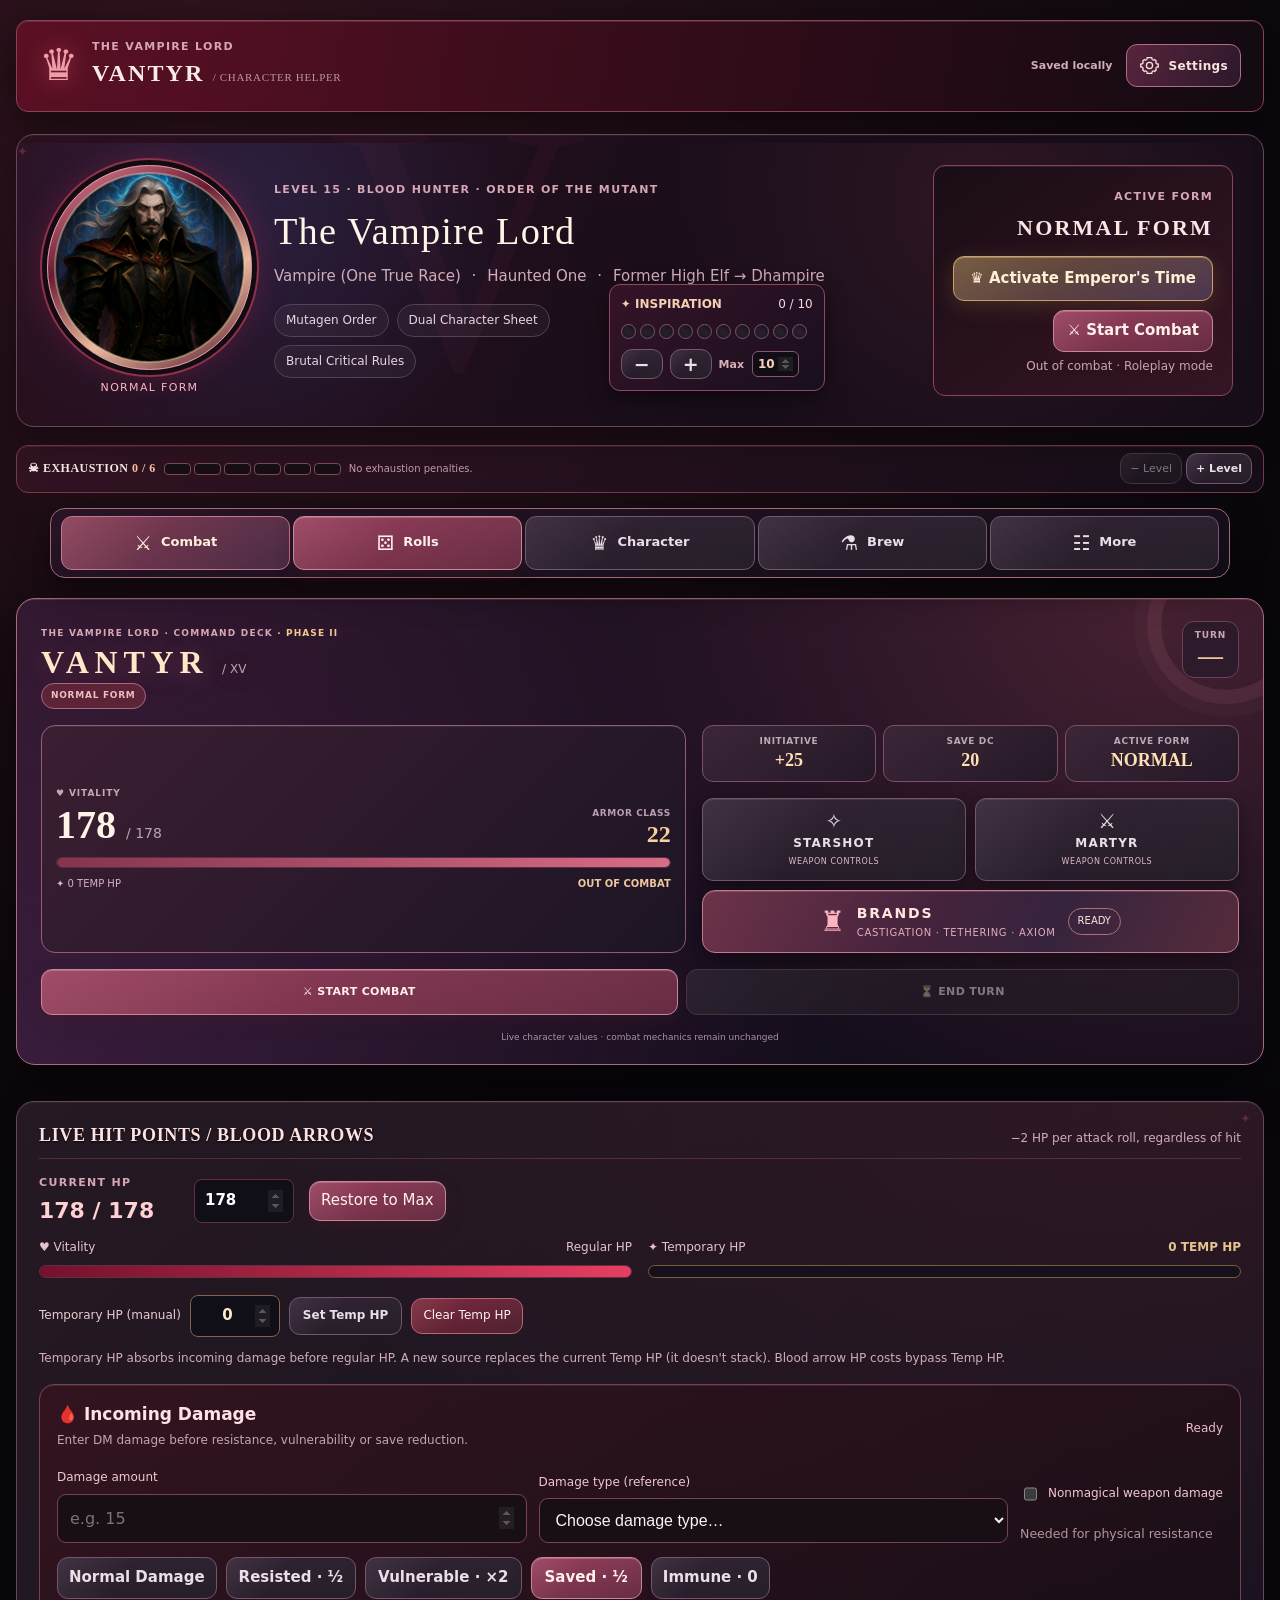
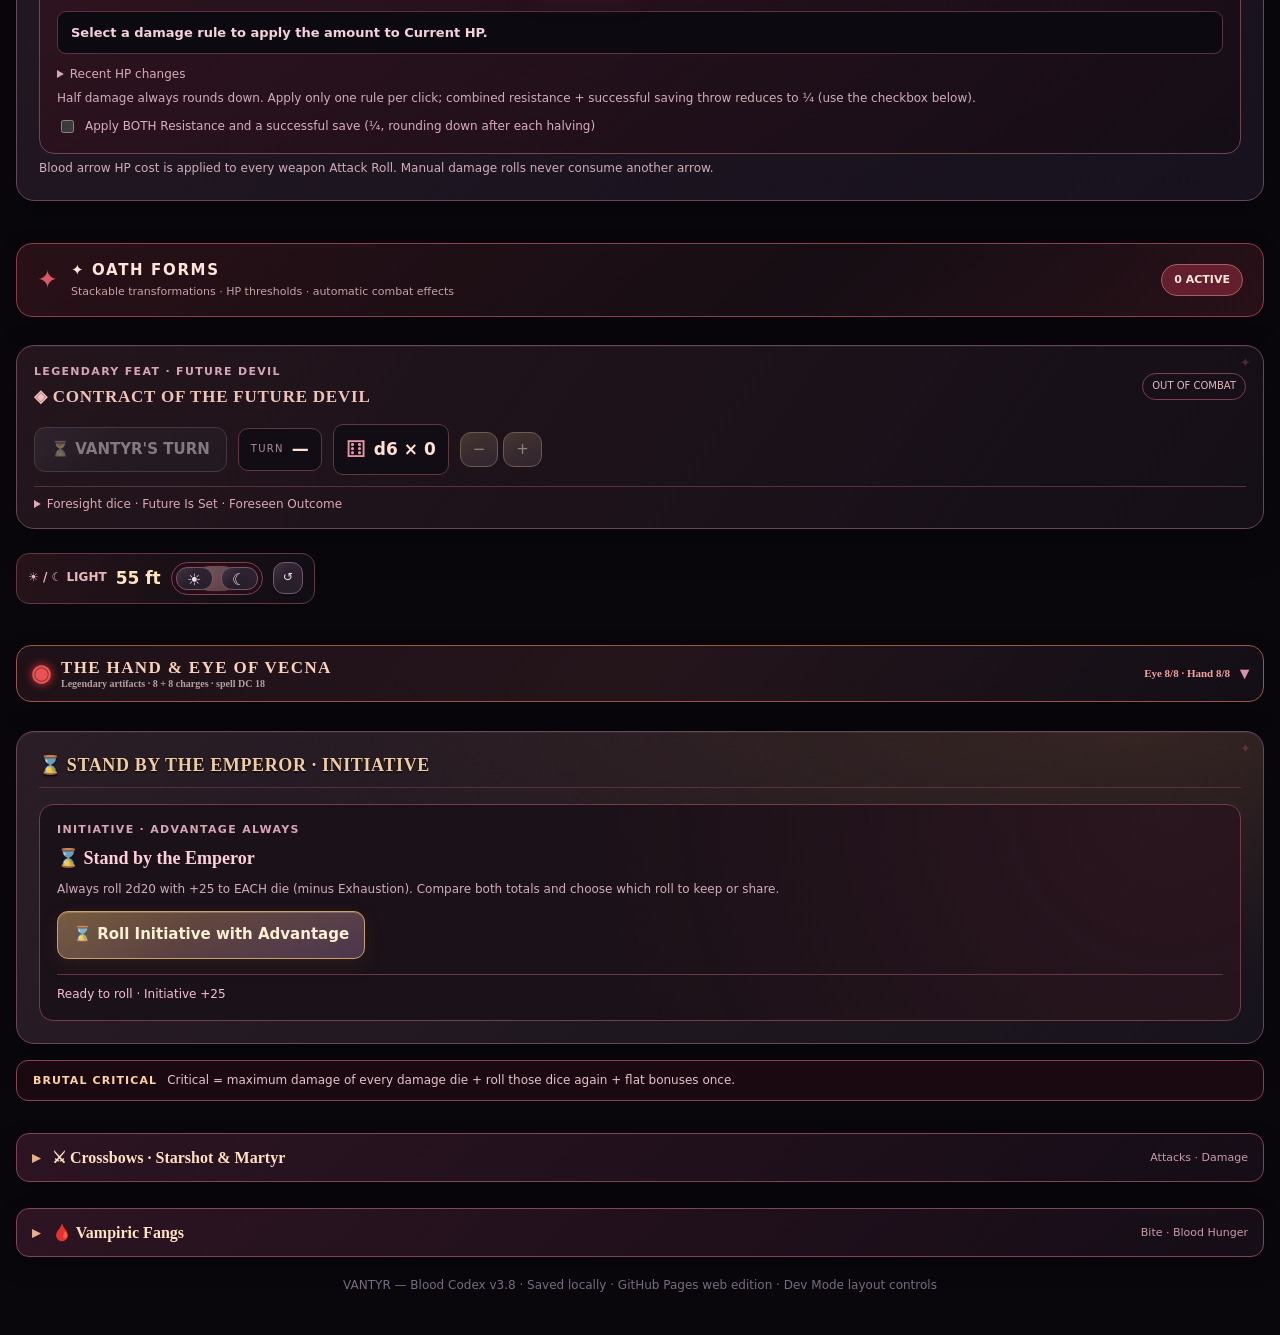
==== index.html @ f4141421 "Replace unavailable email OTP UI with in-app sign-in link paste" ====
<!DOCTYPE html>

<html lang="el">
<head>
<meta charset="utf-8"/><meta content="width=device-width,initial-scale=1" name="viewport"/>
<meta content="#120e17" name="theme-color"/><title>Vantyr | Character Helper</title>
<link href="style.css" rel="stylesheet"/><script defer="" src="ascendants.js"></script><script defer="" src="app.js"></script><script defer="" src="curses.js"></script>
<script defer="" src="layout.js"></script><script defer="" src="spells.js"></script><script defer="" src="racial.js"></script><script defer="" src="vecna.js"></script><script defer="" src="future.js"></script><meta content="yes" name="apple-mobile-web-app-capable"/><meta content="yes" name="mobile-web-app-capable"/><meta content="black-translucent" name="apple-mobile-web-app-status-bar-style"/><link href="manifest.webmanifest" rel="manifest"/><link href="mobile.css" rel="stylesheet"/><script defer="" src="mobile.js"></script><link href="concoction.css" rel="stylesheet"/><script defer="" src="concoction-data.js"></script><script defer="" src="concoction.js"></script><link href="observer-ui.css?v=5.5" rel="stylesheet"/><script defer src="observer-config.js"></script><script defer src="observer-sync.js?v=5.5"></script><link href="initiative-share.css" rel="stylesheet"/><script defer src="initiative-share.js"></script><link href="settings.css" rel="stylesheet"/><script defer src="settings.js"></script><link rel="stylesheet" href="phase1.css"/><link rel="stylesheet" href="phase2.css?v=4.1"/><script defer src="phase1.js?v=4.1"></script><link rel="stylesheet" href="phase3.css?v=5.0"/><script defer src="phase3.js?v=5.0"></script><link rel="stylesheet" href="signatures.css?v=5.1"/><script defer src="signatures.js?v=5.1"></script><link rel="stylesheet" href="brands.css?v=5.3"/><link rel="stylesheet" href="rite-confirm.css?v=5.4"/><script defer src="brands.js?v=5.3"></script></head>
<body><div class="app-shell" id="app">
<header class="topbar"><div class="brand"><span class="crest">♛</span><div><div class="eyebrow">THE VAMPIRE LORD</div><h1>VANTYR <span class="muted">/ CHARACTER HELPER</span></h1></div></div><div class="top-actions"><span class="small-label" id="saveStatus">Saved locally</span>
<details class="codex-settings" id="codexSettings">
<summary class="codex-settings-toggle" aria-label="Open settings" title="Settings"><svg xmlns="http://www.w3.org/2000/svg" viewBox="0 0 24 24" aria-hidden="true"><path d="M12 15.5a3.5 3.5 0 1 0 0-7 3.5 3.5 0 0 0 0 7Z"/><path d="M19.4 15a1.65 1.65 0 0 0 .33 1.82l.06.06-1.91 1.91-.06-.06A1.65 1.65 0 0 0 16 18.4a1.65 1.65 0 0 0-1 .74 1.65 1.65 0 0 0-.25 1.25V21H9.25v-.61A1.65 1.65 0 0 0 8 18.4a1.65 1.65 0 0 0-1.82.33l-.06.06-1.91-1.91.06-.06A1.65 1.65 0 0 0 4.6 15a1.65 1.65 0 0 0-.74-1 1.65 1.65 0 0 0-1.25-.25H2v-3.5h.61A1.65 1.65 0 0 0 4.6 9a1.65 1.65 0 0 0-.33-1.82l-.06-.06 1.91-1.91.06.06A1.65 1.65 0 0 0 8 5.6a1.65 1.65 0 0 0 1-.74 1.65 1.65 0 0 0 .25-1.25V3h5.5v.61A1.65 1.65 0 0 0 16 5.6a1.65 1.65 0 0 0 1.82-.33l.06-.06 1.91 1.91-.06.06A1.65 1.65 0 0 0 19.4 9a1.65 1.65 0 0 0 .74 1 1.65 1.65 0 0 0 1.25.25H22v3.5h-.61A1.65 1.65 0 0 0 19.4 15Z"/></svg><span>Settings</span></summary>
<div class="codex-settings-menu" role="group" aria-label="Character app settings">
<div class="codex-settings-heading">VANTYR · SETTINGS</div>
<button type="button" id="observerSettingsBtn" class="codex-settings-action">◉ <span>DM Sync</span></button>
<button type="button" aria-pressed="false" class="developer-toggle codex-settings-action" id="developerModeBtn" title="Enable grid editing and drag cards into position">⚒ <span>Dev Mode</span></button>
<div class="codex-settings-divider"></div>
<button type="button" id="resetBtn" class="codex-settings-action codex-settings-danger">↺ <span>Reset Values</span></button>
</div></details></div></header><section class="hero panel">
<div class="hero-identity">
<div class="portrait-medallion-wrap">
<div class="portrait-medallion" id="portraitMedallion">
<img alt="Portrait of Vantyr" src="assets/vantyr-portrait.jpg"/>
<span aria-hidden="true" class="eye-glow eye-left"></span>
<span aria-hidden="true" class="eye-glow eye-right"></span>
<span aria-hidden="true" class="portrait-halo"></span>
<span aria-hidden="true" class="portrait-chain chain-left"></span>
<span aria-hidden="true" class="portrait-chain chain-right"></span>
</div>
<div class="portrait-caption" id="portraitState">Normal Form</div>
</div>
<div class="hero-copy">
<div class="eyebrow">LEVEL 15 · BLOOD HUNTER · ORDER OF THE MUTANT</div>
<h2 id="formTitle">The Vampire Lord</h2>
<p>Vampire (One True Race) <span class="sep">·</span> Haunted One <span class="sep">·</span> Former High Elf → Dhampire</p>
<div class="hero-tags"><span>Mutagen Order</span><span>Dual Character Sheet</span><span>Brutal Critical Rules</span></div><section class="cc-inspiration" aria-label="Inspiration tracker">
 <div class="cc-insp-head"><strong>✦ INSPIRATION</strong><span id="ccInspTotal">0 / 10</span></div>
 <div class="cc-insp-bar" id="ccInspPips" aria-label="Inspiration charges"></div>
 <div class="cc-insp-actions"><button id="ccInspMinus" type="button" aria-label="Remove inspiration">−</button><button id="ccInspPlus" type="button" aria-label="Add inspiration">+</button><label>Max <input id="ccInspMax" type="number" min="1" max="30" value="10" aria-label="Maximum inspiration"/></label></div>
</section>
</div>
</div>
<div class="mode-box">
<span class="eyebrow">ACTIVE FORM</span>
<div class="mode-name" id="modeLabel">NORMAL FORM</div>
<button aria-pressed="false" class="primary-btn" id="modeBtn">♛ Activate Emperor's Time</button>
<div class="combat-actions"><button class="gold-btn" id="combatBtn">⚔ Start Combat</button></div>
<div class="hint" id="combatStatus">Out of combat · Roleplay mode</div>
</div>
</section><section aria-label="Campaign exhaustion tracker" class="exhaustion-panel cc-mini-exhaustion" id="exhaustionPanel">
<div class="exhaustion-left"><div class="eyebrow">HOMEBREW · INDEPENDENT STATUS</div><h3>☠ EXHAUSTION <span id="exhaustionLevel">0 / 6</span></h3><div class="exhaustion-pips" id="exhaustionPips"></div><p class="hint" id="exhaustionEffect">No exhaustion penalties.</p></div>
<div class="exhaustion-buttons"><button aria-label="Remove one exhaustion level" class="ghost-btn" id="exhaustionMinus">− Level</button><button aria-label="Add one exhaustion level" class="gold-btn" id="exhaustionPlus">+ Level</button></div>
</section><nav aria-label="Main navigation" class="chapter-nav tab-nav" role="tablist"><button aria-selected="true" class="tab-btn active" data-tab="combat" role="tab">⚔ Combat</button><button aria-selected="false" class="tab-btn" data-tab="rolls" role="tab">🎲 Rolls</button><button aria-selected="false" class="tab-btn" data-tab="character" role="tab">♛ Character</button><button aria-selected="false" class="tab-btn" data-tab="curses" role="tab">🩸 Curses</button><button aria-selected="false" class="tab-btn" data-tab="spells" role="tab">✦ Spells</button><button aria-selected="false" class="tab-btn" data-tab="concoction" role="tab">⚗ Brew</button><button aria-selected="false" class="tab-btn" data-tab="inventory" role="tab" aria-label="Vantyr's Inventory">🎒 Inventory</button></nav><nav class="phase1-mobile-nav" id="phase1BottomNav" aria-label="Mobile quick navigation">
  <button class="p1-tab selected" type="button" data-go-tab="combat"><span class="p1-tab-icon">⚔</span><span>Combat</span></button>
  <button class="p1-tab" type="button" data-go-tab="rolls"><span class="p1-tab-icon">⚄</span><span>Rolls</span></button>
  <button class="p1-tab" type="button" data-go-tab="character"><span class="p1-tab-icon">♛</span><span>Character</span></button>
  <button class="p1-tab" type="button" data-go-tab="concoction"><span class="p1-tab-icon">⚗</span><span>Brew</span></button>
  <button class="p1-tab" type="button" id="p1More" aria-expanded="false" aria-controls="p1MoreMenu"><span class="p1-tab-icon">☷</span><span>More</span></button>
  <div class="p1-more-menu" id="p1MoreMenu" hidden><button type="button" data-go-tab="curses">🩸 Blood Curses</button><button type="button" data-go-tab="spells">✦ Spells</button><button type="button" data-go-tab="inventory">🎒 Inventory</button></div>
</nav><div class="layout-edit-hint" hidden="" id="layoutEditHint">⠿ Developer Mode ON · Drag card handles to rearrange within each section. Layout saves automatically. Turn off to lock.</div>
<main class="tab-pane" data-layout-zone="combat-sections" data-tab-panel="combat" id="tab-combat" role="tabpanel"><section class="phase1-dashboard" id="phase1Dashboard" aria-label="Combat quick dashboard">
  <div class="p1-hero"><div class="p1-title"><span class="p1-kicker">THE VAMPIRE LORD · COMMAND DECK</span><h2>VANTYR <span class="p1-roman">/ XV</span></h2><span class="p1-form" id="p1Form">NORMAL FORM</span></div><div class="p1-turn"><span>TURN</span><strong id="p1Turn">—</strong></div></div>
  <div class="p1-vitals"><div class="p1-hp-head"><div><span class="p1-caption">♥ VITALITY</span><strong id="p1HpText">178 <small>/ 178</small></strong></div><div class="p1-ac"><span>ARMOR CLASS</span><strong id="p1Ac">22</strong></div></div>
    <div class="p1-track" role="progressbar" id="p1HpTrack" aria-label="Current vitality" aria-valuemin="0" aria-valuemax="178" aria-valuenow="178"><div class="p1-fill" id="p1HpFill"></div></div>
    <div class="p1-vitals-foot"><span id="p1Temp">✦ 0 TEMP HP</span><span id="p1CombatState">OUT OF COMBAT</span></div></div>
  <div class="p1-stats"><div><span>INITIATIVE</span><strong id="p1Initiative">+25</strong></div><div><span>SAVE DC</span><strong id="p1Dc">20</strong></div><div><span>ACTIVE FORM</span><strong id="p1Mode">NORMAL</strong></div></div>
  <div class="p1-actions"><button type="button" id="p1Starshot" class="p1-action"><span class="p1-action-glyph">✧</span><strong>STARSHOT</strong><small>WEAPON CONTROLS</small></button><button type="button" id="p1Martyr" class="p1-action p1-action-alt"><span class="p1-action-glyph">⚔</span><strong>MARTYR</strong><small>WEAPON CONTROLS</small></button></div>
  <div class="p1-controls"><button type="button" id="p1CombatToggle" class="p1-combat-toggle">⚔ START COMBAT</button><button type="button" id="p1NextTurn" class="p1-next-turn" disabled>⏳ END TURN</button></div><div class="p1-hint">Live character values · combat mechanics remain unchanged</div>
</section><section class="panel hp-panel"><div class="section-head"><h3>LIVE HIT POINTS / BLOOD ARROWS</h3><span class="hint">−2 HP per attack roll, regardless of hit</span></div><div class="hp-row"><div><span class="eyebrow">CURRENT HP</span><strong id="currentHpText">178 / 178</strong></div><input aria-label="Current HP" id="currentHp" max="178" min="0" type="number" value="178"/><button class="ghost-btn" id="healFullBtn">Restore to Max</button></div><div class="hp-track-grid">
<div class="hp-bar-unit"><div class="hp-bar-caption"><span>♥ Vitality</span><span>Regular HP</span></div><div class="hp-track"><div id="hpFill"></div></div></div>
<div class="hp-bar-unit temp-hp-unit"><div class="hp-bar-caption"><span>✦ Temporary HP</span><strong id="tempHpText">0 TEMP HP</strong></div><div aria-label="Temporary Hit Points" aria-valuemin="0" aria-valuenow="0" class="temp-track" id="tempHpTrack" role="progressbar"><div id="tempHpFill"></div></div></div>
</div>
<div class="temp-hp-controls"><label for="tempHpInput">Temporary HP (manual)</label><input aria-label="Temporary HP value" id="tempHpInput" inputmode="numeric" min="0" step="1" type="number" value="0"/><button class="gold-btn" id="tempHpSet" type="button">Set Temp HP</button><button class="ghost-btn" id="tempHpClear" type="button">Clear Temp HP</button></div>
<p class="hint">Temporary HP absorbs incoming damage before regular HP. A new source replaces the current Temp HP (it doesn't stack). Blood arrow HP costs bypass Temp HP.</p><div aria-label="Apply incoming damage" class="damage-console">
<div class="damage-console-head"><div><strong>🩸 Incoming Damage</strong><p>Enter DM damage before resistance, vulnerability or save reduction.</p></div><div aria-live="polite" class="damage-preview" id="hpDamagePreview">Ready</div></div>
<div class="damage-grid">
<div class="damage-entry"><label for="incomingDamage">Damage amount</label><input id="incomingDamage" inputmode="numeric" min="0" placeholder="e.g. 15" step="1" type="number"/></div>
<div class="damage-entry"><label for="damageType">Damage type (reference)</label><select id="damageType"><option value="">Choose damage type…</option><option>Bludgeoning</option><option>Piercing</option><option>Slashing</option><option>Acid</option><option>Cold</option><option>Fire</option><option>Force</option><option>Lightning</option><option>Necrotic</option><option>Poison</option><option>Psychic</option><option>Radiant</option><option>Thunder</option></select></div>
<div class="damage-entry checkbox-entry"><label><input id="nonmagicalDamage" type="checkbox"/> Nonmagical weapon damage</label><small>Needed for physical resistance</small></div>
</div>
<div class="damage-actions"><button class="ghost-btn" id="applyNormalDamage" type="button">Normal Damage</button><button class="resist-btn" id="applyResistedDamage" type="button">Resisted · ½</button><button class="vulnerable-btn" id="applyVulnerableDamage" type="button">Vulnerable · ×2</button><button class="gold-btn" id="applySaveHalfDamage" type="button">Saved · ½</button><button class="ghost-btn" id="applyImmuneDamage" type="button">Immune · 0</button></div>
<div class="damage-result" id="hpDamageResult" role="status">Select a damage rule to apply the amount to Current HP.</div>
<details class="damage-history"><summary>Recent HP changes</summary><div id="hpDamageHistory">No incoming damage yet.</div></details>
<p class="hint">Half damage always rounds down. Apply only one rule per click; combined resistance + successful saving throw reduces to ¼ (use the checkbox below).</p>
<label class="damage-combo"><input id="combineSaveResistance" type="checkbox"/> Apply BOTH Resistance and a successful save (¼, rounding down after each halving)</label>
</div><p class="hint">Blood arrow HP cost is applied to every weapon Attack Roll. Manual damage rolls never consume another arrow.</p></section><details class="ascendant-tracker" id="ascendantTracker">
<summary><span class="asc-mark">✦</span><span><strong>✦ OATH FORMS</strong><small>Stackable transformations · HP thresholds · automatic combat effects</small></span><span class="asc-active-count" id="ascendantActiveCount">0 ACTIVE</span></summary>
<div class="ascendant-grid" data-layout-zone="ascendant-forms" id="ascendantCards"></div>
<div class="ascendant-bottom"><span>Manage all three transformations independently. Effects adjust instantly.</span><button class="ghost-btn" id="ascendantShortRest">Short Rest · Forms</button><button class="ghost-btn" id="ascendantLongRest">Long Rest · Forms</button></div>
</details><section aria-label="Future Devil Contract" class="panel future-panel" id="futureDevilPanel">
<div class="future-title-row"><div><span class="eyebrow">LEGENDARY FEAT · FUTURE DEVIL</span><h3>◈ CONTRACT OF THE FUTURE DEVIL</h3></div><span class="future-badge" id="futureContractStatus">OUT OF COMBAT</span></div>
<div class="future-turn-row"><button class="primary-btn future-next-turn" disabled="" id="endTurnBtn" type="button">⏳ VANTYR'S TURN</button><div class="future-counter"><span>TURN</span><strong id="futureTurnNumber">—</strong></div><div class="future-die-counter"><span class="future-die-symbol">⚅</span><strong id="futureDiceCount">d6 × 0</strong></div><div class="future-die-controls"><button class="ghost-btn" id="futureMinusDie" title="Remove one Foresight die" type="button">−</button><button class="ghost-btn" id="futurePlusDie" title="Add one Foresight die" type="button">+</button></div></div>
<details class="future-details"><summary>Foresight dice · Future Is Set · Foreseen Outcome <span id="futureActiveMark"></span></summary>
<div class="future-inner"><div class="future-card"><h4>One Step Ahead</h4><p class="hint">Gain 1d6 at combat start and each Vantyr turn. Store unused dice. Spend to add/subtract from attack rolls, checks, saves, or a creature’s AC (until end of this turn). Your roll popup can spend multiple dice.</p><div class="button-row"><button class="ghost-btn" id="futureAdjustAcAdd" type="button">Spend d6 · + AC</button><button class="ghost-btn" id="futureAdjustAcMinus" type="button">Spend d6 · − AC</button></div><p class="hint" id="futureAcTracker">Temporary target AC adjustment: none</p></div>
<div class="future-card"><h4>Future Is Set <span id="futureIsSetState">READY</span></h4><p class="hint">Once per long rest at Initiative: advantage on all attacks, ability checks and saves; attacks against you have disadvantage. Once per round, move up to your speed after an enemy misses (no opportunity attacks). Ends when combat ends or you’re incapacitated.</p><div class="button-row"><button class="gold-btn" id="futureSetActivate" type="button">Activate</button><button class="ghost-btn" id="futureSetEnd" type="button">End Effect</button><button class="ghost-btn" id="futureMissMove" type="button">Enemy Missed · Free Move</button></div><p class="hint" id="futureMoveStatus"></p></div>
<div class="future-card"><h4>Foreseen Outcome — Reaction</h4><p class="hint">Apply psychic damage directly to regular HP, ignoring defenses and Temp HP. Reactive Healing triggers. Brain Tumor stores the cost as a damage instance without amplified doubling. If the damage would drop you to 0, remain at 1 HP and gain 1 Exhaustion.</p><div class="future-outcomes"><button class="ghost-btn" id="futureFailure" type="button">Absolute Failure <small id="futureFailureUses">3/3 · 10 HP</small></button><button class="ghost-btn" id="futureSuccess" type="button">Absolute Success <small id="futureSuccessUses">3/3 · 10 HP</small></button><button class="ghost-btn" id="futureWeighted" type="button">Weighted Probability <small>Unlimited · 30 HP</small></button></div></div>
<div class="future-card"><h4>Rest &amp; Contract</h4><p class="hint">Absolute Foresight: cannot be surprised while conscious; your INT Initiative bonus and advantage are already included in Stand by the Emperor (+25). No double counting. The devil contract is binding until divine intervention, Wish, or a party's death.</p><div class="button-row"><button class="ghost-btn" id="futureLongRest" type="button">Refresh Future Devil (Long Rest)</button></div></div></div></details></section><section aria-label="Loathing the Light movement" class="movement-compact"><div class="movement-compact-head"><span>☀ / ☾ LIGHT</span><strong id="vampireSpeed">55 ft</strong></div><div aria-label="Lighting condition" class="light-switch" role="group"><button aria-pressed="false" class="light-option" id="vampireLightBtn" title="Bright light: 45 ft" type="button">☀</button><button aria-pressed="false" class="light-option" id="vampireDarkBtn" title="Dim light and darkness: 65 ft" type="button">☾</button><span aria-hidden="true" class="light-switch-thumb"></span><span aria-hidden="true" class="light-switch-track">✦</span></div><button class="ghost-btn speed-reset" id="vampireNeutralBtn" title="Reset speed to 55 ft" type="button">↺</button><span class="sr-only" id="vampireSpeedLabel">Base speed · no lighting modifier</span></section><details class="vecna-panel foldout" data-vecna-area=""><summary><span class="vecna-sigil">◉</span><span><strong>THE HAND &amp; EYE OF VECNA</strong><small>Legendary artifacts · 8 + 8 charges · spell DC 18</small></span><span class="vecna-quick" data-vecna-totals="">Eye 8/8 · Hand 8/8</span></summary><div class="vecna-reveal"><img alt="The Hand and Eye of Vecna" class="vecna-art" src="assets/hand-eye-vecna.jpg"/><div class="vecna-magic">✧ THE WHISPERED ONE ✧</div></div><div class="vecna-app" data-vecna-root=""></div></details><section class="panel initiative-combat-panel" id="initiativeCombatPanel"><div class="section-head"><h3>⌛ STAND BY THE EMPEROR · INITIATIVE</h3></div><div class="vampire-quick-card"><div class="eyebrow">INITIATIVE · ADVANTAGE ALWAYS</div><h4>⌛ Stand by the Emperor</h4><p class="hint">Always roll 2d20 with +25 to EACH die (minus Exhaustion). Compare both totals and choose which roll to keep or share.</p><button class="primary-btn" id="standByEmperorBtn" type="button">⌛ Roll Initiative with Advantage</button><div class="vampire-quick-result" id="initiativeResult">Ready to roll · Initiative +25</div></div></section><div class="rule-banner"><strong>BRUTAL CRITICAL</strong><span>Critical = maximum damage of every damage die + roll those dice again + flat bonuses once.</span></div><details class="cc-feature-fold cc-weapons-fold"><summary>⚔ Crossbows · Starshot &amp; Martyr <span>Attacks · Damage</span></summary><div class="cc-fold-content"><div class="crossbow-pair" data-layout-zone="combat-weapons" id="combatWeapons"><section class="panel weapon-section"><div class="section-head"><div><div class="eyebrow">WEAPONS &amp; COMBAT</div><h3>STARSHOT CROSSBOW <span class="weapon-tag">Rare · Attunement</span></h3><p class="hint">The Book of Many Things · Creates its own magic ammunition · Ignores Loading</p></div><span class="badge">3 maximum charges</span></div>
<div class="weapon-layout"><div class="weapon-col"><h4>Attack configuration</h4><p class="hint">Confirmed: +18 attack for both forms, 1d8 + 9 + 2 damage. Blood arrows cost 2 HP per shot. Hand of Vecna: +2d8 Cold automatically on each hit, with Brutal Critical support.</p><details class="mini-details config-foldout"><summary>⚙ Configure bonuses / weapon damage</summary><div class="config-grid"><label>Crossbow type <select id="crossbowType"><option value="custom">Vantyr · 1d8 (custom)</option><option value="hand">Hand</option><option value="light">Light</option><option value="heavy">Heavy</option></select></label><label>Custom dice (e.g. 2d6) <input id="weaponDice" maxlength="12" type="text" value="1d8"/></label><label>Attack bonus · Normal <input id="atkNormal" type="number"/></label><label>Attack bonus · Emperor <input id="atkEmperor" type="number"/></label><label>Damage flat bonus · Normal <input id="dmgNormal" type="number"/></label><label>Damage flat bonus · Emperor <input id="dmgEmperor" type="number"/></label></div></details><p class="hint">Attack bonus is the <b>total</b> to add to d20. No modifiers are double-counted.</p><div aria-label="Attack roll mode" class="rollmode" role="group"><label><input checked="" name="rollMode" type="radio" value="normal"/> Normal</label><label><input name="rollMode" type="radio" value="adv"/> Advantage</label><label><input name="rollMode" type="radio" value="dis"/> Disadvantage</label></div><div class="button-row"><button class="primary-btn" data-dice-tray="starshot" id="attackBtn">🎯 Attack Roll</button><button class="ghost-btn" data-dice-tray="starshot" id="damageBtn">Damage Roll</button><button class="gold-btn" data-dice-tray="starshot" id="critBtn">✦ Brutal Critical</button></div><div aria-live="polite" class="dice-tray" id="dice-tray-starshot"><div class="dice-tray-title">STARSHOT · DICE TRAY</div><div class="dice-placeholder">Roll attack, damage, constellation or dawn recovery to see animated dice.</div></div>
<p class="hint">Natural 20 triggers critical damage automatically. Each Attack Roll spends 2 HP for a blood arrow; Damage/Critical Damage buttons do not spend HP again. Brutal Critical: MAX dice damage + fresh dice roll; flat bonuses only once.</p></div>
<div class="weapon-col"><div class="charge-head"><h4>Constellation charges</h4><strong id="chargesText">3 / 3</strong></div><div class="charge-pips" id="chargePips"></div><div class="button-row"><button class="ghost-btn" data-dice-tray="starshot" id="dawnBtn">☀ Dawn · Recover 1d3</button><button class="ghost-btn" id="chargeResetBtn">Refill 3</button></div><div class="constellation-list" data-layout-zone="starshot-constellations"><div class="constellation"><div class="constellation-top"><strong>⚖ Balance</strong><span class="effect-status" id="balanceState">Inactive</span></div><details class="mini-details"><summary>Effect details</summary><p>Bonus action, 1 charge. Next hit with this crossbow before end of next turn: you or another creature within 30 ft gains <b>1d8 + proficiency bonus</b> temporary HP.</p></details><button class="ghost-btn" data-activate="balance" data-dice-tray="starshot">Invoke Balance · −1 charge</button><button class="ghost-btn deactivate-btn" data-deactivate="balance" disabled="disabled" id="deactivate-balance" type="button">✕ Deactivate</button></div><div class="constellation"><div class="constellation-top"><strong>🔥 Flames</strong><span class="effect-status" id="flamesState">Inactive</span></div><details class="mini-details"><summary>Effect details</summary><p>Bonus action, 1 charge. Each hit with this crossbow until end of next turn deals <b>+2d8 fire</b>.</p></details><button class="ghost-btn" data-activate="flames" data-dice-tray="starshot">Invoke Flames · −1 charge</button><button class="ghost-btn deactivate-btn" data-deactivate="flames" disabled="disabled" id="deactivate-flames" type="button">✕ Deactivate</button></div><div class="constellation"><div class="constellation-top"><strong>◈ Rogue</strong><span class="effect-status" id="rogueState">Inactive</span></div><details class="mini-details"><summary>Effect details</summary><p>Bonus action, 1 charge. You and everything worn/carried become <b>invisible</b> until end of next turn.</p></details><button class="ghost-btn" data-activate="rogue" data-dice-tray="starshot">Invoke Rogue · −1 charge</button><button class="ghost-btn deactivate-btn" data-deactivate="rogue" disabled="disabled" id="deactivate-rogue" type="button">✕ Deactivate</button></div></div><p class="hint">Effects expire after pressing End Turn twice (current turn and next turn). The app tracks each effect individually.</p></div></div>
<div aria-live="polite" class="roll-output" id="rollOutput">Combat rolls and constellation effects will appear here.</div><div class="section-head log-heading"><h4>Roll history</h4><button class="ghost-btn" id="clearLogBtn">Clear log</button></div><div class="roll-log" id="rollLog"></div>
</section>
<section class="panel martyr-section"><div class="section-head"><div><div class="eyebrow">SECOND CROSSBOW · HOMEBREW</div><h3>MARTYR <span class="weapon-tag">1d8 + 9 + 2 · Attack +18</span></h3><p class="hint">Crossbow with blood-arrow mechanics. Same roll modes and blood cost as Starshot.</p></div></div><div class="weapon-layout"><div class="weapon-col"><h4>Martyr — Attack &amp; Damage</h4><details class="mini-details config-foldout"><summary>⚙ Configure bonuses / weapon damage</summary><div class="config-grid"><label>Attack bonus <input id="martyrAtk" type="number" value="18"/></label><label>Damage flat bonus <input id="martyrFlat" type="number" value="11"/></label></div></details><div aria-label="Martyr roll mode" class="rollmode" role="group"><label><input checked="" name="martyrMode" type="radio" value="normal"/> Normal</label><label><input name="martyrMode" type="radio" value="adv"/> Advantage</label><label><input name="martyrMode" type="radio" value="dis"/> Disadvantage</label></div><div class="button-row"><button class="primary-btn" data-dice-tray="martyr" id="martyrAttack">🎯 Attack Roll</button><button class="ghost-btn" data-dice-tray="martyr" id="martyrDamage">Damage Roll</button><button class="gold-btn" data-dice-tray="martyr" id="martyrCrit">✦ Brutal Critical</button></div><div aria-live="polite" class="dice-tray" id="dice-tray-martyr"><div class="dice-tray-title">MARTYR · DICE TRAY</div><div class="dice-placeholder">Your Martyr dice will appear here.</div></div><p class="hint">Attack costs 2 HP. Damage buttons don't deduct HP again. Selected Crimson Rite is added to damage rolls when active.</p></div><div class="weapon-col"><h4>Madris' Fury · Weapon Ability</h4><p class="hint">Target one creature within 60 ft. Constitution save or 6d8 necrotic damage and Paralyzed for up to 1 minute. Target repeats the save at the end of each of its turns.</p><details class="mini-details config-foldout"><summary>⚙ Configure bonuses / weapon damage</summary><div class="config-grid"><label>Constitution Save DC (DM-confirmed) <input id="furyDC" placeholder="Enter DC" type="number"/></label><label>Damage dice <input id="furyDice" maxlength="12" type="text" value="6d8"/></label></div></details><div class="button-row"><button class="primary-btn" data-dice-tray="fury" id="furyUse">☠ Use Madris' Fury · Roll 6d8</button><button class="ghost-btn" data-dice-tray="fury" id="furyCrit">✦ Brutal Crit (DM approval only)</button></div><div aria-live="polite" class="dice-tray" id="dice-tray-fury"><div class="dice-tray-title">MADRIS’ FURY · DICE TRAY</div><div class="dice-placeholder">Necrotic dice rolls appear here.</div></div><div class="constellation"><div class="constellation-top"><strong>Paralyzed target tracker</strong><span class="effect-status" id="furyState">Inactive</span></div><span class="effect-status" id="paralysisBanner">No paralyzed target</span><p>Manually mark a failed CON save; use End Turn to advance the duration, and Mark Save Success when the target succeeds.</p><div class="button-row"><button class="ghost-btn" id="furyFailedSave">Failed Save · Paralyzed</button><button class="ghost-btn" id="furySaved">Successful Save · End</button></div><div class="paralysis-settings"><label class="rite-check"><input disabled="" id="targetIsParalyzed" type="checkbox"/> Attacking the paralyzed target from Madris’ Fury</label><label>Distance to target <select id="paralysisDistance"><option value="far">More than 5 ft</option><option value="close">Within 5 ft</option></select></label></div><div class="paralysis-hint" id="paralysisHint">Mark Failed Save in Madris’ Fury first to enable automatic critical hits.</div></div><p class="hint">The supplied description does not state any limited uses or a specific DC, so neither is invented. The text “30 (6d8)” is inconsistent with the normal 6d8 average (27); roll 6d8 as written.</p></div></div></section></div></div></details><details class="cc-feature-fold cc-weapons-fold"><summary>🩸 Vampiric Fangs <span>Bite · Blood Hunger</span></summary><div class="cc-fold-content"><section class="panel fangs-section">
<div class="section-head"><div><div class="eyebrow">VAMPIRE · NATURAL SIMPLE WEAPON</div><h3>VAMPIRIC BITE / FANGS</h3><p class="hint">Uses Constitution for attacks and piercing damage. Additional Crimson Rite damage applies when active.</p></div><span class="badge" id="fangsBloodied">Bloodied Advantage: OFF</span></div>
<div class="fangs-numbers" data-layout-zone="fangs-numbers"><div><span>ATTACK BONUS</span><strong id="fangsAtkBonus">+10</strong></div><div><span>PIERCING</span><strong id="fangsDamage">1d4 +5</strong></div><div><span>CON MODIFIER</span><strong id="fangsCon">+5</strong></div></div>
<div class="rollmode"><label><input checked="" name="biteMode" type="radio" value="normal"/> Normal</label><label><input name="biteMode" type="radio" value="adv"/> Advantage</label><label><input name="biteMode" type="radio" value="dis"/> Disadvantage</label></div>
<div class="button-row"><button class="primary-btn" data-dice-tray="fangs" id="biteAttack">🎯 Bite Attack</button><button class="ghost-btn" data-dice-tray="fangs" id="biteDamage">Damage on Hit</button><button class="gold-btn" data-dice-tray="fangs" id="biteCrit">✦ Brutal Critical</button></div>
<div aria-live="polite" class="dice-tray" id="dice-tray-fangs"><div class="dice-tray-title">FANGS · DICE TRAY</div><div class="dice-placeholder">Bite attack and damage dice appear here.</div></div>
<div class="constellation"><div class="constellation-top"><strong>Vampiric Empowerment</strong><span class="effect-status" id="bitePiercing">No hit recorded</span></div>
<p>After a successful bite against a non-Construct, non-Undead target, restore HP equal to piercing damage, OR store that amount as a bonus to the next attack roll or ability check.</p>
<label class="rite-check"><input checked="" id="biteEligible" type="checkbox"/> Target eligible (not Construct / Undead)</label>
<div class="button-row"><button class="ghost-btn" id="biteHeal">♥ Heal piercing amount</button><button class="ghost-btn" id="biteEmpower">✦ Store Empowerment</button></div>
<div class="constellation-top"><strong>Stored bonus</strong><span class="effect-status" id="biteBuffStatus">None</span></div>
<div class="button-row"><button class="ghost-btn" id="biteConsumeCheck">Use on ability check</button><button class="ghost-btn" id="biteClearBuff">Clear bonus</button></div>
</div>
<div class="vampiric-followups" id="vampiricFollowups">
<div class="vampiric-prompt" hidden="" id="biteCharmPrompt"><div><strong>🦇 Bite connected — attempt Vampiric Charm?</strong><p class="hint">One shared charm use per Long Rest. Select the appropriate target type; Wisdom save vs <b id="biteCharmDC">DC 20</b>.</p></div><div class="button-row"><button class="gold-btn" id="biteCharmPerson" type="button">Charm Person</button><button class="gold-btn" id="biteCharmMonster" type="button">Charm Monster</button><button class="ghost-btn" id="biteCharmSkip" type="button">Not now</button></div><div class="hint" id="biteCharmPromptStatus"></div></div>
<details class="mini-details bloodhungry-panel"><summary>🩸 Bloodhungry Bite · conditional siphon &amp; flat necrotic damage</summary><div class="bloodhungry-body"><p class="hint">Only after a successful bite against a qualifying target. Choose the target condition, enter how much HP the target has available, and siphon up to your missing HP. No damage dice are rolled.</p><div class="bloodhungry-grid"><label>Target condition<select id="bloodhungryCondition"><option value="">Select condition</option><option value="stunned">Stunned</option><option value="grappled">Grappled</option><option value="restrained">Restrained</option><option value="other">Other — DM approved</option></select></label><label>Available target HP<input id="bloodhungryAvailable" min="0" placeholder="e.g. 30" step="1" type="number"/></label><label>Siphon amount<input id="bloodhungryAmount" min="0" placeholder="Defaults to maximum possible" step="1" type="number"/></label></div><div class="button-row"><button class="primary-btn" id="bloodhungrySiphon" type="button">🩸 Siphon &amp; Deal Necrotic</button><button class="ghost-btn" id="bloodhungryMax" type="button">Fill maximum amount</button></div><p class="hint" id="bloodhungryHint">Requires a confirmed successful bite. DM confirms the target condition.</p></div></details>
</div>
</section><details class="foldout full-foldout"><summary>🩸 Crimson Rites — choose &amp; lock for each weapon</summary><section class="panel rite-panel" id="ritesPanel"><div class="section-head"><div><div class="eyebrow">BLOOD HUNTER · HEMOCRAFT DIE 1d8</div><h3>CRIMSON RITES — WEAPON LOADOUT</h3><p class="hint">Select a rite for each weapon, activate it, then lock the selection. Rite damage is included in Attack Critical and Damage rolls for crossbows.</p></div></div><div class="rite-grid" data-layout-zone="crimson-rites"><div class="rite-card"><h4>Starshot Crossbow</h4><label class="rite-label">Selected Crimson Rite<select id="rite-starshot"><option value="none">No Rite</option><option value="dawn">Rite of the Dawn · Radiant</option><option value="psychic">Psychic</option><option value="lightning">Lightning</option><option value="cold">Cold</option></select></label><div class="rite-controls"><label class="rite-check"><input id="rite-active-starshot" type="checkbox"/> Rite Active</label><button class="ghost-btn" id="rite-lock-starshot">🔓 Lock selected Rite</button></div><label class="rite-check" hidden="" id="rite-undead-wrap-starshot"><input id="rite-undead-starshot" type="checkbox"/> ☠ Undead Target · Extra Hemocraft Die</label><div class="effect-status" id="rite-status-starshot">Inactive</div><div class="rite-benefits" hidden="" id="rite-dawn-benefits-starshot">☀ Rite of the Dawn: bright light 20 ft; resistance to necrotic damage while active. Against undead, roll an additional 1d8 rite damage on hit.</div></div><div class="rite-card"><h4>Martyr Crossbow</h4><label class="rite-label">Selected Crimson Rite<select id="rite-martyr"><option value="none">No Rite</option><option value="dawn">Rite of the Dawn · Radiant</option><option value="psychic">Psychic</option><option value="lightning">Lightning</option><option value="cold">Cold</option></select></label><div class="rite-controls"><label class="rite-check"><input id="rite-active-martyr" type="checkbox"/> Rite Active</label><button class="ghost-btn" id="rite-lock-martyr">🔓 Lock selected Rite</button></div><label class="rite-check" hidden="" id="rite-undead-wrap-martyr"><input id="rite-undead-martyr" type="checkbox"/> ☠ Undead Target · Extra Hemocraft Die</label><div class="effect-status" id="rite-status-martyr">Inactive</div><div class="rite-benefits" hidden="" id="rite-dawn-benefits-martyr">☀ Rite of the Dawn: bright light 20 ft; resistance to necrotic damage while active. Against undead, roll an additional 1d8 rite damage on hit.</div></div><div class="rite-card"><h4>Vampire Fangs</h4><label class="rite-label">Selected Crimson Rite<select id="rite-fangs"><option value="none">No Rite</option><option value="dawn">Rite of the Dawn · Radiant</option><option value="psychic">Psychic</option><option value="lightning">Lightning</option><option value="cold">Cold</option></select></label><div class="rite-controls"><label class="rite-check"><input id="rite-active-fangs" type="checkbox"/> Rite Active</label><button class="ghost-btn" id="rite-lock-fangs">🔓 Lock selected Rite</button></div><label class="rite-check" hidden="" id="rite-undead-wrap-fangs"><input id="rite-undead-fangs" type="checkbox"/> ☠ Undead Target · Extra Hemocraft Die</label><div class="effect-status" id="rite-status-fangs">Inactive</div><div class="rite-benefits" hidden="" id="rite-dawn-benefits-fangs">☀ Rite of the Dawn: bright light 20 ft; resistance to necrotic damage while active. Against undead, roll an additional 1d8 rite damage on hit.</div></div></div><p class="hint">Activating a Crimson Rite requires confirmation and automatically costs 1d8 current HP, bypassing Temporary HP. Cancelling and deactivating cost nothing. Re-activating later rolls a new 1d8. Fangs are fully supported below (bite uses Constitution and has no blood-arrow HP cost). Rite lock prevents changing the selected rite, not activation/deactivation.</p></section></details></div></details></main><section class="tab-pane tab-hidden" data-layout-zone="rolls-sections" data-tab-panel="rolls" id="tab-rolls" role="tabpanel"><details class="panel cc-feature-fold" id="ccSavingFold"><summary>🛡 Saving Throws <span>Tap to expand</span></summary><div class="cc-fold-content"><div class="section-head"><div><h3>SAVING THROWS</h3><p class="hint">Click Roll for instant saves. Edit the number any time.</p></div><span class="hint">Active form</span></div><div class="save-grid" data-layout-zone="saving-throws" id="saves"></div></div></details><details class="panel cc-feature-fold" id="skillsSection"><summary>🎲 Skills &amp; Proficiencies <span>Tap to expand</span></summary><div class="cc-fold-content"><div class="section-head"><div><h3>SKILLS &amp; PROFICIENCIES</h3><p class="hint">Fantasy sheet layout · click Roll to use the shared dice tray.</p></div><span class="hint">PB +5</span></div><div class="skill-grid sheet-skill-grid" data-layout-zone="skills" id="skills"></div></div></details><details class="panel utility-panel cc-feature-fold"><summary>☠ Death Saves &amp; Dice Tray <span>Tap to expand</span></summary><div class="cc-fold-content"><div class="section-head"><div><h3>CHECKS, DEATH SAVES &amp; SHARED DICE TRAY</h3><p class="hint">Use this section for skill checks, saving throws and death saving throws.</p></div><span class="hint">Interactive utility area</span></div><div class="utility-grid"><div class="utility-col"><h4>Shared Dice Tray</h4><div aria-live="polite" class="dice-tray" id="dice-tray-utility"><div class="dice-tray-title">UTILITY · DICE TRAY</div><div class="dice-placeholder">Skill checks, saving throws and death saves appear here.</div></div></div><div class="utility-col"><h4>Death Saving Throws</h4><div class="death-card"><div class="death-track" data-layout-zone="death-tracks"><div><span>Successes</span><div class="death-pips" id="deathSuccessTrack"></div></div><div><span>Failures</span><div class="death-pips failures" id="deathFailureTrack"></div></div></div><div class="button-row"><label class="death-mode-label" for="deathRollMode">Roll mode <select class="utility-roll-mode" id="deathRollMode"><option value="normal">Normal</option><option value="adv">Advantage</option><option value="dis">Disadvantage</option></select></label><button class="primary-btn" id="deathRollBtn">☠ Roll Death Save</button><button class="ghost-btn" id="deathResetBtn">Reset</button><button class="ghost-btn" id="deathSuccessBtn">+ Success</button><button class="ghost-btn" id="deathFailureBtn">+ Failure</button></div><p class="hint" id="deathSaveText">No death saves rolled yet.</p></div></div></div></div></details></section><section class="tab-pane tab-hidden" data-layout-zone="curses-sections" data-tab-panel="curses" id="tab-curses" role="tabpanel">
<div class="curse-library-heading"><h3>CURSE ARCHIVE</h3><p>Choose an order below to reveal its curses. Cast, Amplify or Read without searching through the whole page.</p></div>
<details class="curse-collection" id="standardCurseCollection"><summary><span class="curse-collection-icon">🩸</span><span><strong>The Blood Curses</strong><small>Six original Blood Hunter curses</small></span><span class="curse-collection-count">06</span></summary><div class="curse-card-grid" data-layout-zone="normal-curses" id="normalCurses"></div></details>
<details class="curse-collection" id="sparkCurseCollection"><summary><span class="curse-collection-icon">✦</span><span><strong>The Blood Curses Imbued by the Spark</strong><small>Five evolved curses · unique Spark effects</small></span><span class="curse-collection-count">05</span></summary><div class="curse-card-grid" data-layout-zone="spark-curses" id="sparkCurses"></div></details>
<section class="panel curse-resource-panel">
<div class="section-head"><div><div class="eyebrow">ORDER OF THE MUTANT · SPARK INFUSED</div><h3>THE BLOOD CURSE GRIMOIRE</h3><p class="hint">One shared pool for regular and Spark curses. Cast Amplified also costs a Hemocraft die (1d8) from your regular HP.</p></div></div>
<div class="curse-resource-grid">
<div class="curse-resource"><span class="eyebrow">SHARED BLOOD CURSE CHARGES</span><strong id="curseChargesText">4 / 4</strong><div class="curse-orbs" id="curseChargePips"></div><div class="button-row"><button class="ghost-btn" id="curseChargeMinus">− Charge</button><button class="ghost-btn" id="curseChargePlus">+ Charge</button><button class="ghost-btn" id="curseShortRest">Short Rest</button><button class="gold-btn" id="curseLongRest">☾ Long Rest</button></div></div>
<div class="curse-resource"><span class="eyebrow">CORROSION · FREE USE</span><strong id="curseFreeText">1 / 1</strong><p class="hint">Used automatically first for Corrosion. Once spent, Corrosion uses shared charges.</p><div class="button-row"><button class="ghost-btn" id="curseFreeToggle">Toggle free use</button></div></div>
</div><p aria-live="polite" class="hint" id="curseResourceStatus"></p>
</section>
<section aria-label="Brain Tumor accumulation tracker" class="brain-sanctum panel" id="brainTumorSanctum">
<div class="brain-heading"><div><div class="eyebrow">THE SPARK · ACCUMULATING CURSE</div><h3>☠ BLOOD CURSE OF THE BRAIN TUMOR</h3><p>Separate damage instances. Each hit gains power as the curse's turn multiplier increases.</p></div><div class="brain-status" id="brainStatus">DORMANT</div></div>
<div class="brain-overview"><div class="brain-stat"><small>CURSE TURN</small><strong id="brainTurn">—</strong></div><div class="brain-stat"><small>ACTIVE MULTIPLIER</small><strong id="brainMultiplier">×2</strong></div><div class="brain-stat brain-grand-total"><small>PAIN READY TO BURST</small><strong id="brainTotal">0</strong><span id="brainSplit">0 necrotic · 0 psychic</span></div><div class="brain-stat"><small>RECORDED HITS</small><strong id="brainCount">0</strong></div></div>
<div class="brain-controls"><div class="brain-action-row"><button class="gold-btn" id="brainNextTurn">➜ Manual Brain Turn</button><button class="ghost-btn" id="brainPreviousTurn">↶ Undo Turn</button><button class="primary-btn" id="brainBurst">✹ BURST ACCUMULATED PAIN</button><button class="ghost-btn" id="brainEnd">End / Clear Curse</button></div><p class="hint">Vantyr’s Turn in Combat advances this tracker automatically. Use Manual Brain Turn only to correct tracking; do not press both for the same turn.</p></div>
<form class="brain-damage-form" id="brainAddForm">
<label for="brainDamageInput">Incoming damage · before your defenses</label>
<div class="brain-damage-options">
<label>Damage type<select aria-label="Incoming Brain Tumor damage type" id="brainDamageType">
<option value="Bludgeoning">Bludgeoning</option><option selected="" value="Piercing">Piercing</option><option value="Slashing">Slashing</option>
<option value="Acid">Acid</option><option value="Cold">Cold (immune)</option><option value="Fire">Fire</option>
<option value="Force">Force</option><option value="Lightning">Lightning</option><option value="Necrotic">Necrotic (immune)</option>
<option value="Poison">Poison (immune)</option><option value="Psychic">Psychic</option><option value="Radiant">Radiant (vulnerable)</option><option value="Thunder">Thunder</option>
</select></label>
<label class="brain-checkbox"><input checked="" id="brainNonmagical" type="checkbox"/> Nonmagical physical damage</label>
<label class="brain-checkbox"><input id="brainSavedHalf" type="checkbox"/> Successful saving throw · half damage</label>
</div>
<div class="brain-input-row"><input id="brainDamageInput" min="1" placeholder="e.g. 40" required="" step="1" type="number"/><button class="primary-btn" type="submit">+ Record Hit &amp; Deduct HP</button></div>
<div aria-live="polite" class="brain-damage-preview" id="brainDamagePreview">Enter incoming damage to preview your HP loss and stored pain.</div>
<p class="hint">Recording a hit always updates your HP automatically (Temp HP absorbs first). The curse stores the original incoming damage before resistance, vulnerability or Amplified self-damage. Immune hits store nothing.</p>
</form>
<div class="brain-ledger-title"><h4>PAIN LEDGER — EVERY HIT KEPT SEPARATE</h4><span id="brainRoundHelp">Cast Brain Tumor to begin.</span></div><div aria-live="polite" class="brain-ledger" id="brainLedger"></div>
<p class="brain-rule" id="brainRuleHelp">Normal: ×2 turns 1–2, ×3 turns 3–4, ×4 turns 5–6. Amplified: ×2 on turn 1, ×3 on turn 2, ×4 on turn 3. Each earlier damage instance grows when the multiplier increases.</p>
</section>
<section class="panel curse-tracker-panel"><div class="section-head"><div><h3>ACTIVE CURSE EFFECTS</h3><p class="hint">End Turn advances timed effects during combat. Manual controls remain available for target turns, failed saves and ending effects.</p></div></div><div class="curse-effects" id="curseEffects"></div></section>
</section><section class="tab-pane tab-hidden" data-tab-panel="spells" id="tab-spells" role="tabpanel">
<section class="panel blood-spells-header"><div class="section-head"><div><div class="eyebrow">ONE TRUE VAMPIRE · INNATE MAGIC</div><h3>✦ SPELLS &amp; SUPERNATURAL CASTING</h3><p class="hint">No conventional spell slots · abilities use their own rest-based charges. Every spell shows its racial source and a concise 2014 5e rules reference.</p></div><div class="spell-dc-box"><span>VANTYR SPELL SAVE DC</span><strong id="spellDCDisplay">20</strong><small id="spellFormDisplay">Normal Form</small></div></div><div class="spell-card-grid" data-layout-zone="spell-cards" id="spellCards"></div><details class="vecna-spell-section" open=""><summary>◉ HAND &amp; EYE OF VECNA · ARTIFACT SPELLS</summary><p class="hint">These spells use artifact charges instead of spell slots. Save DC 18.</p><div class="spell-card-grid" id="vecnaSpellCards"></div></details>
<div class="spell-rest-guide"><span>☾ Spell powers refresh automatically on Long Rest (Blood Curses → Long Rest, Ascendant Forms → Long Rest).</span><button class="ghost-btn" id="spellLongRest" type="button">☾ Long Rest · Restore Powers</button></div></section>
</section><section class="tab-pane tab-hidden" data-tab-panel="concoction" id="tab-concoction" role="tabpanel">
  <section class="panel cc-head">
    <div class="cc-eyebrow">VANTYR'S ALCHEMICAL CODEX</div>
    <h3>⚗ Concoction</h3>
    <p>169 crafting recipes from your supplied guide. Browse by kit and rarity, search effects, and craft through the Devil's Cauldron. The recipe's book DC is shown separately from your custom success thresholds.</p>
    <div class="cc-search-stack"><label class="cc-search-wrap"><span aria-hidden="true">⌕</span><input id="ccSearch" type="search" placeholder="Find a potion, poison or effect…" autocomplete="off" aria-label="Search crafting recipes" aria-controls="ccSuggestions" aria-autocomplete="list"/></label><div id="ccSuggestions" class="cc-suggestions" role="listbox" hidden></div></div>
    <div class="cc-eyebrow">CRAFTING KIT</div>
    <div class="cc-filter-row" id="ccCategories"></div>
    <div class="cc-eyebrow">BOOK RARITY / RECIPE DC</div>
    <div class="cc-filter-row" id="ccRarities"></div>
    <div class="cc-statline"><span id="ccResultCount">Loading recipes…</span><span>Book DC 7 / 8 / 12 / 15 / 18</span></div>
  </section>
  <details class="panel cc-cauldron-panel" id="ccCauldronPanel">
    <summary class="cc-craft-summary">⚗ Craft · The Devil's Cauldron <span>▾ Open your brewing station</span></summary>
    <div class="cc-cauldron-header">
      <div><div class="cc-eyebrow">THE DEVIL'S CAULDRON</div><h3>✦ Craft</h3></div>
      <label class="cc-switch" title="Turn crafting audio on or off"><input id="ccMute" type="checkbox"/> 🔇 Mute</label>
    </div>
    <p class="cc-muted">Two separate d20s: Arcana +10, then Medicine +5. Your personal lab adds +10 to their combined total. Each roll also respects existing Exhaustion penalties on skill checks.</p>
    <div class="cc-labrow"><label class="cc-switch"><input id="ccLab" type="checkbox"/><span id="ccLabText">Personal lab +10 (off)</span></label></div>
    <div class="cc-search-stack"><label class="cc-field" for="ccCraftFind">Find an item to brew<input id="ccCraftFind" type="search" placeholder="Search within the cauldron…" autocomplete="off" aria-controls="ccCraftSuggestions" aria-autocomplete="list"/></label><div id="ccCraftSuggestions" class="cc-suggestions" role="listbox" hidden></div></div>
    <label class="cc-field" for="ccCraftItem">Select a recipe
      <select class="cc-picker" id="ccCraftItem"><option value="">Choose a recipe...</option></select>
    </label>
    <p class="cc-muted" id="ccSelectedRecipe">Choose any recipe to begin.</p><div class="cc-roll-modes" role="group" aria-label="Roll mode for the next crafting check"><label><input type="radio" name="ccRollMode" value="normal" checked/> Normal</label><label><input type="radio" name="ccRollMode" value="adv"/> Advantage</label><label><input type="radio" name="ccRollMode" value="dis"/> Disadvantage</label></div>
    <div class="cc-cauldron-stage">
      <button type="button" id="ccCauldron" class="cc-cauldron" aria-label="Stir the cauldron and begin crafting">
        <span class="cc-pot-handle" aria-hidden="true"></span>
        <span class="cc-pot-body" aria-hidden="true"></span>
        <span class="cc-pot-rim" aria-hidden="true"></span>
        <span class="cc-spoon" aria-hidden="true"></span>
        <span class="cc-steam" aria-hidden="true">♨</span><span class="cc-steam two" aria-hidden="true">♨</span><span class="cc-steam three" aria-hidden="true">♨</span>
        <span class="cc-bubble" style="--x:38%;--s:15px;--t:.1s" aria-hidden="true"></span>
        <span class="cc-bubble" style="--x:60%;--s:12px;--t:.5s" aria-hidden="true"></span>
        <span class="cc-bubble" style="--x:49%;--s:20px;--t:.9s" aria-hidden="true"></span>
        <span class="cc-pot-label" aria-hidden="true">TAP TO STIR ⚗</span>
      </button>
    </div>
    <p id="ccCraftQuestion" class="cc-question">Select a recipe and begin crafting.</p>
    <div class="cc-roll-actions">
      <button id="ccStart" class="gold-btn" type="button">⚗ Begin Brewing</button>
      <button id="ccArcanaRoll" class="gold-btn" type="button" hidden>🎲 Yes · Roll Arcana</button>
      <button id="ccMedicineRoll" class="gold-btn" type="button" hidden>🎲 Yes · Roll Medicine</button>
      <button id="ccFinish" class="primary-btn" type="button" hidden>✦ View Outcome</button>
    </div>
    <div class="cc-result" id="ccSelectedResult" aria-live="polite"></div>
    <p class="cc-notice" id="ccNotice" aria-live="polite"></p>
    <p class="cc-muted">Custom milestones: DC 30 = half cost &amp; half time · DC 40 = 2 items · DC 50 = Masterwork (DM-defined). Below DC 30: consult your DM.</p>
  </details>
  <details class="panel cc-catalogue cc-catalogue-fold"><summary>📚 Crafting Directories <span>Alchemist · Herbalism · Poisoner · DC</span></summary><div class="cc-catalogue-content"><div class="cc-catalogue-intro">Choose a crafting kit, then a rarity (and its book DC). Expand only what you need; use <strong>Read</strong> to see the effect.</div>
    <div class="cc-recipe-list" id="ccRecipes"></div></div>
  </details>
</section>
<section class="tab-pane tab-hidden" data-tab-panel="inventory" id="tab-inventory" role="tabpanel">
  <section class="panel cc-head">
    <div class="cc-eyebrow">VANTYR'S PERSONAL SATCHEL</div>
    <div class="cc-cauldron-header"><div><h3>🎒 Vantyr's Inventory</h3><p class="cc-inventory-guide">Your saved potions, custom items, and DM-defined Masterwork effects.</p></div></div>
<div class="cc-bag-entry" id="ccBagStage">
<button type="button" id="ccBagOpen" class="cc-bag-trigger" aria-expanded="false" aria-controls="ccBagContents" aria-label="Open Vantyr's Inventory"><span class="cc-bag-icon" aria-hidden="true">🎒</span><span class="cc-bag-stars" aria-hidden="true">✦ ✧ ✦</span><small id="ccBagCount">0 items</small></button>
<div id="ccBagContents" class="cc-bag-window" hidden>
  <div class="cc-bag-toolbar"><span>✦ INSIDE VANTYR'S INVENTORY</span><div class="cc-bag-toolbar-actions"><button type="button" class="ghost-btn" id="ccBagClose">🎒 Close</button><button class="gold-btn" id="ccAddManual" type="button">+ Item</button></div></div>
  <section class="cc-gold-panel"><div><span class="cc-eyebrow">GOLD PIECES · GP ONLY</span><strong><span id="ccGoldAmount">0</span> <small>GP</small></strong></div><div class="cc-gold-actions"><input type="number" id="ccGoldInput" min="1" step="1" value="1" aria-label="Gold amount"/><button type="button" class="gold-btn" id="ccGoldAdd">+ Gold</button><button type="button" class="ghost-btn" id="ccGoldMinus">− Gold</button></div></section>
  <div class="cc-bag-list" id="ccBagList"></div>
</div></div>
  </section>
</section>
<div class="cc-overlay" id="ccFinishDialog" role="presentation" hidden>
  <section class="cc-dialog" role="dialog" aria-modal="true" aria-labelledby="ccFinishDialogTitle">
    <div class="cc-eyebrow">BREW COMPLETE</div><h3 id="ccFinishDialogTitle">Crafting Result</h3>
    <p id="ccFinishSummary"></p>
    <label class="cc-field">Quantity to store<input id="ccFinishQty" type="number" min="1" max="9999" value="1"/></label>
    <label class="cc-switch"><input id="ccFinishMasterwork" type="checkbox"/> Mark as Masterwork</label>
    <label class="cc-field">DM effect or notes (optional)<textarea id="ccFinishDmNote" placeholder="Your DM can define Masterwork properties here..."></textarea></label>
    <div class="cc-dialog-footer"><button class="gold-btn" id="ccFinishAdd" type="button">Add to Inventory</button><button class="ghost-btn" id="ccFinishClose" type="button">Not now · Brew again</button></div>
  </section>
</div>
<div class="cc-overlay" id="ccEditDialog" role="presentation" hidden>
  <section class="cc-dialog" role="dialog" aria-modal="true" aria-labelledby="ccEditTitle">
    <div class="cc-eyebrow">INVENTORY RECORD</div><h3 id="ccEditTitle">Edit item</h3>
    <form id="ccEditForm">
      <input type="hidden" id="ccEditIndex"/>
      <label class="cc-field">Item name<input id="ccEditName" type="text" maxlength="180" required/></label>
      <label class="cc-field">Effect<textarea id="ccEditEffect" maxlength="4000"></textarea></label>
      <label class="cc-field">Quantity<input id="ccEditQuantity" type="number" min="1" max="9999" value="1" required/></label>
      <label class="cc-field">DM / Custom Masterwork effect<textarea id="ccEditNote" maxlength="4000"></textarea></label>
      <label class="cc-switch"><input id="ccEditMasterwork" type="checkbox"/> Masterwork</label>
      <div class="cc-dialog-footer"><button class="gold-btn" type="submit">Save Item</button><button class="ghost-btn" id="ccEditCancel" type="button">Cancel</button></div>
    </form>
  </section>
</div>
<section class="tab-pane tab-hidden" data-layout-zone="character-sections" data-tab-panel="character" id="tab-character" role="tabpanel"><details class="vecna-panel foldout" data-vecna-area=""><summary><span class="vecna-sigil">◉</span><span><strong>THE HAND &amp; EYE OF VECNA</strong><small>Legendary artifacts · 8 + 8 charges · spell DC 18</small></span><span class="vecna-quick" data-vecna-totals="">Eye 8/8 · Hand 8/8</span></summary><div class="vecna-reveal"><img alt="The Hand and Eye of Vecna" class="vecna-art" src="assets/hand-eye-vecna.jpg"/><div class="vecna-magic">✧ THE WHISPERED ONE ✧</div></div><div class="vecna-app" data-vecna-root=""></div></details><div class="quick-grid" data-layout-zone="quick-stats" id="quickStats"></div><div class="columns" id="abilitiesSection"><section class="panel"><div class="section-head"><h3>ABILITY SCORES</h3><span class="hint">Editable · Active form</span></div><div class="ability-grid" data-layout-zone="ability-scores" id="abilities"></div></section></div><section class="panel"><div class="section-head"><h3>FEATS &amp; FIGHTING STYLE</h3></div><div class="chips"><span>Alert</span><span>Tough</span><span>Crossbow Expert</span><span>Archery (+2, already included in +18)</span></div></section><details class="one-true-race foldout" id="futureDevilLore"><summary><span class="blood-race-icon">◈</span><span><strong>CONTRACT OF THE FUTURE DEVIL</strong><small>Legendary Feat · bound devil · Foresight and probability</small></span></summary><div class="vampire-reference"><article class="vampire-entry"><h4>Contract of the Future Devil</h4><p>A devil inhabits part of Vantyr's mind, seeing significant futures and bending their outcome. Intelligence 16+ prerequisite. Binding contract, removable only by divine intervention, Wish, or a party's death.</p><h4>Absolute Foresight</h4><p>Cannot be surprised while conscious. Intelligence modifier and Advantage on Initiative are already included in Stand by the Emperor; initiative stays +25.</p><h4>One Step Ahead</h4><p>Gains a d6 at combat start and each Vantyr turn, saving unused dice. Spend d6 to add or subtract from attack rolls, ability checks, saving throws or a creature's AC until end of turn.</p><h4>Future Is Set</h4><p>Once per Long Rest when rolling Initiative: Advantage on attacks, ability checks and saves; incoming attacks against you have disadvantage. Once per round when an enemy misses, move your speed without provoking opportunity attacks. Ends if incapacitated.</p><h4>Foreseen Outcome</h4><p>Reaction when a creature within 60 ft attacks, checks or saves: Absolute Failure (3/LR, 10 HP), Absolute Success (3/LR, 10 HP, not a crit), or Weighted Probability (unlimited, 30 HP, impose Advantage or Disadvantage). All costs include the Price of Knowing once, bypass Temp HP and resistance. Dropping to 0 from these costs leaves you at 1 HP and +1 Exhaustion.</p></article></div></details><details class="one-true-race foldout" id="oneTrueRace"><summary><span class="blood-race-icon">🦇</span> <span><strong>THE ONE TRUE VAMPIRE</strong><small>Racial powers · roleplay lore · restrictions · unlocks</small></span></summary>
<div class="vampire-reference">
<article class="vampire-entry"><h4>Cursed Traits of the Emperor</h4><p><b>Revulsion to the Sacred:</b> Vantyr instinctively recoils from radiant magic and holy places. He cannot activate Emperor's Time unless he has been invited into the place or dwelling he occupies (your DM's racial restriction).</p><p><b>Loathing the Light:</b> movement speed −10 ft in bright light; +10 ft in dim light or darkness.</p><p><b>Dreamless Hunger:</b> can consume or draw strength from dreams. No numerical benefit was specified on the character sheet.</p></article>
<article class="vampire-entry"><h4>Stake to the Heart</h4><p>A piercing weapon driven into Vantyr's heart (DM's called-shot discretion) paralyzes him until the end of his next turn.</p></article>
<article class="vampire-entry"><h4>Crimson Majesty</h4><p>Innate magical influence. <b>Suggestion</b> once per long rest; at level 14+, <b>Mass Suggestion instead</b>. Uses Intelligence and Vantyr's form-based spell DC (<b>20 / 23</b>). Track/cast both in <b>Spells</b>; one shared racial use.</p></article>
<article class="vampire-entry"><h4>Blood Echo Memory</h4><p>After damaging a creature with Vampiric Bite, Vantyr can cast <b>Detect Thoughts</b> once per long rest without components, using Intelligence. If a creature dies within one minute of the bite, Vantyr may glimpse a fleeting memory (emotion, secret, location), chosen by the DM.</p></article>
<article class="vampire-entry"><h4>Mistform Rebirth</h4><p>Once per long rest, when reduced to 0 HP, Vantyr can instead drop to <b>1 HP</b> and turn to mist until the end of his next turn. A second fall to 0 HP on the same day draws his body toward his coffin.</p><p><b>While mist:</b> incorporeal; resistance to damage except radiant and force; move through creatures and objects as difficult terrain; heavily obscured, attacks against Vantyr have disadvantage; cannot speak, attack or cast spells; move up to 60 ft; reform in an unoccupied space within 30 ft at the end of the next turn. See your DM for timing.</p></article>
<article class="vampire-entry"><h4>Blood Sustenance — Enhanced</h4><p><b>Vampiric Charm:</b> after feeding with Vampiric Bite, attempt <b>Charm Person</b> or <b>Charm Monster</b> (shared 1/long rest), DC 8 + INT modifier + proficiency = 20 Normal / 23 Emperor's Time.</p><p><b>Bloodhungry Bite:</b> against a stunned, grappled, restrained or other DM-approved impaired target, siphon HP up to Vantyr's missing HP (or the target's remaining HP). Siphoned HP restores Vantyr and inflicts the same amount as flat necrotic damage. The target can recover siphoned HP only through Hit Dice or a long rest.</p></article>
<article class="vampire-entry"><h4>Stand by the Emperor</h4><p>Initiative is rolled with <b>advantage</b>. You can give one initiative d20 result to an ally; the ally uses that die plus their own Initiative modifier. The same benefit appears twice on the printed sheet; count it only once.</p></article>
<p class="race-note">Your Languages, Tool Proficiency, Immunities, Resistances, Vulnerability and Condition Immunities remain listed below. This section is for roleplay and racial features; it doesn't automatically change unrelated mechanics.</p>
</div></details><section class="panel character-lore"><div class="section-head"><div><div class="eyebrow">VANTYR · VAMPIRE (ONE TRUE RACE)</div><h3>LANGUAGES, PROFICIENCIES &amp; DEFENCES</h3><p class="hint">Permanent character traits · quick reference during roleplay and combat</p></div></div>
<div class="character-lore-grid"><article class="lore-card"><h4>☷ Languages</h4><div class="lore-tags"><span>Common</span><span>Elvish</span><span>Sylvan</span></div></article>
<article class="lore-card"><h4>⚗ Tool Proficiency</h4><div class="lore-tags"><span>Alchemist's Supplies (Tools)</span></div></article>
<article class="lore-card resistance"><h4>🛡 Damage Resistances</h4><div class="lore-tags"><span>Nonmagical Bludgeoning</span><span>Nonmagical Piercing</span><span>Nonmagical Slashing</span></div><p>Resistance halves damage (round down).</p></article>
<article class="lore-card immunity"><h4>◆ Damage Immunities</h4><div class="lore-tags"><span>Poison</span><span>Cold</span><span>Necrotic</span></div><p>Immune damage = 0 HP lost.</p></article>
<article class="lore-card immunity"><h4>◈ Condition Immunities</h4><div class="lore-tags"><span>Blinded</span><span>Deafened</span><span>Petrified</span><span>Stunned</span></div></article>
<article class="lore-card resistant-mind"><h4>🛡 Hardened Soul · Level 14</h4><p>Advantage on saving throws against being <strong>Charmed</strong> or <strong>Frightened</strong>. This is advantage, not condition immunity.</p></article><article class="lore-card vulnerability"><h4>☀ Damage Vulnerability</h4><div class="lore-tags"><span>Radiant</span></div><p>Vulnerability doubles damage taken.</p></article></div>
</section></section>
<footer>VANTYR — Blood Codex v3.8 · Saved locally · GitHub Pages web edition · Dev Mode layout controls</footer>
</div><div aria-hidden="true" class="roll-modal" hidden="" id="rollModal"><div aria-labelledby="modalHeading" aria-modal="true" class="roll-modal-card" role="dialog" tabindex="-1"><button aria-label="Close result" class="roll-modal-close" id="modalClose" type="button">×</button><div class="modal-eyebrow">VANTYR · BLOOD CODEX</div><h2 id="modalHeading">Roll result</h2><div class="modal-equation" id="modalEquation"></div><div class="modal-dice" id="modalDice"></div><p class="modal-description" id="modalDescription"></p><div class="modal-footnote">Click outside the card to close</div></div></div><div aria-hidden="true" class="future-choice-overlay" hidden="" id="futureSetDialog" role="presentation">
<section aria-describedby="futureChoiceDescription" aria-labelledby="futureChoiceTitle" aria-modal="true" class="future-choice-dialog" role="dialog">
<div aria-hidden="true" class="future-choice-sigil">◈</div>
<div class="future-choice-eyebrow">THE FUTURE DEVIL · COMBAT BEGINS</div>
<h2 id="futureChoiceTitle">Will you use Future Is Set?</h2>
<p id="futureChoiceDescription">Foresee the battle. Gain Advantage on your attacks, ability checks and saving throws; enemies attack you with Disadvantage. <strong>Once per Long Rest.</strong></p>
<div class="future-choice-buttons">
<button class="future-choice-confirm" id="futureSetYes" type="button">✦ Yes, foresee the future</button>
<button class="future-choice-cancel" id="futureSetNo" type="button">No, save it for later</button>
</div>
</section>
</div><div id="observerSettings" class="observer-overlay" hidden role="presentation">
<section class="observer-panel" role="dialog" aria-modal="true" aria-labelledby="observerTitle">
<button type="button" id="observerClose" class="observer-close" aria-label="Close DM synchronization settings">×</button>
<div class="eyebrow">THE VAMPIRE LORD · DUNGEON MASTER</div>
<h2 id="observerTitle">◉ DM Observer Sync</h2>
<p>Allow your Dungeon Master to monitor Vantyr's HP, active Oath Forms, Blood Curses and remaining combat resources. The DM cannot edit your character.</p>
<div id="observerStatus" role="status">Live connection is off. Your game data still saves on your device.</div>
<div id="observerSignedOut">
 <p class="observer-note"><strong>Sign in without leaving VANTYR.</strong> Send a login email, copy the <strong>Sign in</strong> link (do not open it), then paste it into this app. Authentication and DM Sync finish here. Your character data stays on this device.</p>
 <label class="observer-label">Owner email
 <input id="observerEmail" type="email" autocomplete="email" placeholder="your@email.com"/></label>
 <div class="observer-buttons"><button id="observerSendEmail" type="button" class="gold-btn">✉ Email Me a Sign-in Link</button></div>
 <div id="observerLinkWrap" class="observer-code-wrap" hidden>
  <label class="observer-label" for="observerPastedLink">Paste the complete sign-in link here
   <input id="observerPastedLink" type="url" inputmode="url" autocomplete="off" autocapitalize="off" spellcheck="false" placeholder="https://…supabase.co/auth/v1/verify?…" aria-describedby="observerLinkHelp"/></label>
  <p class="observer-code-help" id="observerLinkHelp">In the email, long-press <strong>Sign in</strong> and choose <strong>Copy link address</strong>. Return to VANTYR and paste it here. Don't tap/open the email link. This is a private, single-use login link.</p>
  <div class="observer-buttons"><button id="observerPasteClipboard" type="button" class="ghost-btn">Paste from Clipboard</button><button id="observerVerifyLink" type="button" class="gold-btn">✓ Verify Inside VANTYR</button></div>
 </div>
</div>
<div id="observerSignedIn" hidden>
 <p id="observerLastSent">Waiting for first sync…</p>
 <div class="observer-buttons"><button id="observerNewLink" class="gold-btn" type="button">✦ Create / Replace DM Link</button><button id="observerRevoke" class="ghost-btn" type="button">Revoke DM Link</button></div>
<p id="observerLinkHint" class="observer-note">Your DM should keep the full private invitation URL. You only need to generate it once.</p>
 <div id="observerGeneratedWrap" hidden>
  <label class="observer-label">Your new private DM link — copy and send it directly to your DM
   <input id="observerGeneratedLink" readonly type="text" autocomplete="off"/></label>
  <div class="observer-buttons"><button type="button" id="observerCopy" class="ghost-btn">Copy Private Link</button></div>
  <p class="observer-note">The link acts as a password. Do not post it publicly. Generating a replacement immediately invalidates the old link.</p>
 </div>
 <div class="observer-buttons"><button type="button" id="observerSignOut" class="ghost-btn">Sign Out on This Device</button></div>
</div>
<p class="hint">Sync is optional. Vantyr's normal offline HP tracker and other mechanics continue working if the internet is unavailable.</p>
</section></div><div class="emperor-overlay" id="emperorShareDialog" hidden>
  <section class="emperor-share-panel" role="dialog" aria-modal="true" aria-labelledby="emperorShareTitle">
    <span class="eyebrow">THE VAMPIRE LORD · STAND BY THE EMPEROR</span>
    <h2 id="emperorShareTitle">♛ Choose Your Initiative</h2>
    <p>Advantage gives you two d20 rolls. Tap which die Vantyr keeps. Each total already includes your +25 initiative modifier (and any Exhaustion penalty).</p>
    <div id="emperorDice" class="emperor-dice-grid"></div>
    <button type="button" id="emperorShareToggle" class="emperor-gift-toggle" aria-pressed="false">＋ Give the other initiative to an ally</button>
    <div id="emperorGiftArea" class="emperor-gift-area" hidden>
      <label>CHOOSE AN ALLY
        <select id="emperorAlly"><option value="">Choose who gets the other die…</option></select>
      </label>
    </div>
    <p id="emperorGiftExplanation">Vantyr keeps your selected die. Sharing is optional.</p>
    <p id="emperorShareError" class="emperor-share-error" role="alert"></p>
    <button id="emperorShareConfirm" type="button" class="emperor-confirm">♛ Confirm Initiatives</button>
    <p class="hint">The DM Initiative Board receives your chosen values automatically when live sharing is connected. Your DM can manually adjust individual numbers there.</p>
  </section>
</div></body></html>
---- style.css ----
:root{color-scheme:dark;--bg:#0c0b11;--panel:#181520;--panel2:#211c2a;--border:#393041;--text:#f4eef4;--muted:#aaa0b0;--accent:#a33f53;--accent2:#f2a6b4}*{box-sizing:border-box}body{margin:0;background:radial-gradient(ellipse at 85% 0%,#30202f 0,transparent 40%),var(--bg);font:15px/1.45 system-ui,-apple-system,Segoe UI,Arial,sans-serif;color:var(--text)}button,input{font:inherit}button{cursor:pointer}.app-shell{width:min(1180px,calc(100% - 36px));margin:0 auto;padding:25px 0 40px}.topbar,.brand,.top-actions,.hero,.section-head,.stat-row,.skill-row{display:flex;align-items:center;justify-content:space-between;gap:14px}.topbar{margin-bottom:22px}.brand{justify-content:flex-start}.crest{font-size:38px;color:var(--accent2)}h1{font-size:19px;letter-spacing:.12em;margin:2px 0}h1 .muted{font-size:11px;letter-spacing:.06em;font-weight:500}.eyebrow,.small-label{font-size:11px;letter-spacing:.15em;color:var(--muted);font-weight:700}.small-label{letter-spacing:0}.panel{background:linear-gradient(145deg,rgba(36,29,44,.98),rgba(21,19,29,.98));border:1px solid var(--border);border-radius:16px;padding:22px;box-shadow:0 12px 28px #0002}.hero{margin-bottom:16px;padding:30px;align-items:center}.hero h2{font-size:31px;line-height:1.2;margin:10px 0}.hero p{color:var(--muted);margin:0}.sep{padding:0 6px}.mode-box{text-align:right;min-width:246px}.mode-name{font-weight:800;letter-spacing:.1em;margin:5px 0 12px}.primary-btn{background:linear-gradient(120deg,#723145,#ae4e61);color:#fff;border:1px solid #c46b7b;border-radius:10px;padding:11px 16px;font-weight:700}.primary-btn:hover{filter:brightness(1.12)}.ghost-btn{border:1px solid var(--border);background:transparent;color:var(--muted);padding:8px 11px;border-radius:8px}.ghost-btn:hover{color:#fff}.quick-grid{display:grid;grid-template-columns:repeat(4,1fr);gap:14px;margin-bottom:16px}.quick-card{text-align:center;border:1px solid var(--border);border-radius:13px;background:var(--panel);padding:14px}.quick-card label{display:block;font-size:11px;letter-spacing:.11em;color:var(--muted);font-weight:700}.quick-card input{font-size:27px;font-weight:800;text-align:center;width:100%;background:transparent;color:var(--text);border:0;outline:none;margin-top:4px}.quick-card input:focus{background:#ffffff0d;border-radius:5px}.columns{display:grid;grid-template-columns:1fr 1fr;gap:16px;margin-bottom:16px}.section-head{margin-bottom:18px;align-items:start}.section-head h3{margin:0;font-size:13px;letter-spacing:.12em}.hint{font-size:12px;color:var(--muted);margin:5px 0 0}.ability-grid{display:grid;grid-template-columns:repeat(3,1fr);gap:10px}.ability{background:var(--panel2);border:1px solid var(--border);border-radius:10px;padding:13px;text-align:center}.ability label{font-size:11px;color:var(--muted);font-weight:800;letter-spacing:.1em}.ability input{width:100%;border:0;background:transparent;color:#fff;font-size:27px;font-weight:800;text-align:center;outline:none}.ability .modifier{color:var(--accent2);font-weight:700}.stat-list{display:grid;gap:8px}.stat-row,.skill-row{background:#ffffff06;border:1px solid #ffffff0b;border-radius:9px;padding:8px 10px}.stat-row label,.skill-row label{flex:1}.stat-row input,.skill-row input[type=number]{width:68px;background:#100e16;color:var(--text);text-align:center;border:1px solid var(--border);border-radius:6px;padding:7px}.skill-grid{display:grid;grid-template-columns:1fr 1fr;gap:8px 14px}.skill-row input[type=checkbox]{accent-color:#c35c70;width:17px;height:17px}.skill-row .skill-attr{font-size:10px;color:var(--muted);margin-left:4px}.chips{display:flex;flex-wrap:wrap;gap:8px}.chips span{padding:7px 13px;border:1px solid #764454;background:#512c3a33;border-radius:999px;color:#ffd5de}.extras{margin-top:16px}.extras p{line-height:1.8}footer{color:#786e80;text-align:center;font-size:12px;padding-top:10px}.emperor{--accent:#e13955;--accent2:#ff7e94;--border:#603240}.emperor body{background-color:#110b11}.emperor .hero{background:radial-gradient(ellipse at 100% 50%,#72253f80 0,transparent 65%),linear-gradient(145deg,#291724,#17131b);box-shadow:0 0 38px #b6284920}.emperor .crest{filter:drop-shadow(0 0 12px #f03c69)}.emperor .mode-name{color:#ff8ca0}.emperor .primary-btn{background:linear-gradient(120deg,#441725,#721f35)}input::-webkit-inner-spin-button{opacity:.3}@media(max-width:760px){.topbar,.hero{align-items:flex-start;flex-direction:column}.mode-box{text-align:left;width:100%;min-width:0}.mode-box button{width:100%}.quick-grid{grid-template-columns:repeat(2,1fr)}.columns,.skill-grid{grid-template-columns:1fr}.hero h2{font-size:26px}.top-actions{width:100%}.app-shell{width:min(100% - 24px,1180px)}}
/* v0.2: weapons and combat */
.combat-actions,.button-row{display:flex;flex-wrap:wrap;gap:8px;margin-top:9px}.mode-box .combat-actions{justify-content:flex-end}.gold-btn{background:#6b4d27;color:#fff4da;border:1px solid #ad8950;border-radius:9px;padding:9px 13px;font-weight:700}.gold-btn:hover{filter:brightness(1.15)}button:disabled{opacity:.4;cursor:not-allowed}.weapon-section{margin-top:16px}.weapon-tag{font-size:11px;color:var(--accent2);letter-spacing:0;margin-left:8px}.badge{border:1px solid #875568;color:#ffd6e0;border-radius:30px;padding:5px 9px;font-size:11px;white-space:nowrap}.weapon-layout{display:grid;grid-template-columns:1fr 1fr;gap:24px}.weapon-col{min-width:0}.weapon-col h4,.log-heading h4{margin:4px 0 9px;font-size:15px}.config-grid{display:grid;grid-template-columns:1fr 1fr;gap:10px;margin:15px 0}.config-grid label{font-size:12px;color:var(--muted);display:grid;gap:5px}.config-grid input,.config-grid select{width:100%;padding:9px;color:var(--text);background:#100e16;border:1px solid var(--border);border-radius:7px;outline:none}.rollmode{display:flex;gap:15px;flex-wrap:wrap;margin:15px 0;color:var(--muted);font-size:13px}.rollmode input{accent-color:#d54e69}.weapon-col .button-row button{flex:1}.charge-head,.constellation-top{display:flex;align-items:center;justify-content:space-between;gap:12px}.charge-head strong{color:#f6b7c3;font-size:20px}.charge-pips{display:flex;gap:9px;margin:12px 0}.charge-pips span{display:inline-block;border:1px solid #954961;border-radius:50%;height:18px;width:18px;background:transparent}.charge-pips .filled{background:#e95b7a;box-shadow:0 0 12px #e95b7a55}.constellation-list{display:grid;gap:12px;margin-top:17px}.constellation{background:#ffffff06;border:1px solid #ffffff14;border-radius:11px;padding:13px}.constellation p{font-size:12px;line-height:1.65;color:#bcb0bf;margin:8px 0 11px}.effect-status{font-size:11px;color:#8f8794}.effect-status.active{color:#ffb0c0;font-weight:700}.constellation button{padding:7px 11px;font-size:12px}.roll-output{margin-top:18px;background:#0f0d16;border-left:3px solid #b95270;border-radius:8px;padding:15px;min-height:54px;font-weight:650;white-space:pre-line}.log-heading{margin:16px 0 8px}.roll-log{max-height:180px;overflow:auto;font-size:12px;color:#bcb4c2}.roll-log>div{padding:6px 0;border-bottom:1px solid #ffffff0b}.roll-log .muted{opacity:.65}.emperor .weapon-section{border-color:#703247}@media(max-width:760px){.weapon-layout{grid-template-columns:1fr}.mode-box .combat-actions{justify-content:flex-start}.config-grid{grid-template-columns:1fr 1fr}.weapon-section .section-head{flex-wrap:wrap}}

/* v0.3: blood arrows, live HP, Martyr */
.hp-panel{margin-bottom:16px}.hp-row{display:flex;align-items:center;gap:15px;flex-wrap:wrap}.hp-row>div{display:grid;gap:4px;min-width:140px}.hp-row strong{font-size:22px;color:var(--accent2)}.hp-row input{width:100px;padding:10px;border:1px solid var(--border);background:#100e16;color:#fff;border-radius:8px;font-weight:700}.hp-track{width:100%;height:10px;border:1px solid var(--border);background:#0c0910;border-radius:30px;overflow:hidden;margin:14px 0 4px}.hp-track>div{height:100%;background:linear-gradient(90deg,#7b2034,#ed6381);transition:width .2s}.hp-track>div.low{background:#ff9b46}.martyr-section{margin-top:16px}.martyr-section .constellation{margin:13px 0}.martyr-section .button-row button{flex:1}@media(max-width:760px){.martyr-section .config-grid{grid-template-columns:1fr 1fr}}

/* v0.4 Crimson Rites */
.rite-panel{margin-top:16px;margin-bottom:16px}.rite-grid{display:grid;grid-template-columns:repeat(3,minmax(0,1fr));gap:12px}.rite-card{background:#ffffff06;border:1px solid var(--border);border-radius:12px;padding:15px;display:grid;align-content:start;gap:12px}.rite-card h4{margin:0;font-size:15px}.rite-label{display:grid;gap:6px;font-size:12px;color:var(--muted)}.rite-label select{width:100%;padding:10px;background:#100e16;color:var(--text);border:1px solid var(--border);border-radius:8px}.rite-label select:disabled{opacity:.6}.rite-controls{display:flex;align-items:center;flex-wrap:wrap;gap:9px}.rite-check{display:flex;align-items:center;gap:6px;color:#e9dfe6;font-size:12px}.rite-check input{accent-color:#dc526c}.rite-benefits{border-left:3px solid #c7a35b;padding:8px 10px;background:#ad884013;font-size:12px;color:#e7cfa1;line-height:1.6}.rite-benefits[hidden],.rite-check[hidden]{display:none}.rite-card .effect-status.active{color:#ffbbcb}@media(max-width:900px){.rite-grid{grid-template-columns:1fr}}

/* v0.5 vampiric bite */
.fangs-section{margin-top:16px}.fangs-numbers{display:grid;grid-template-columns:repeat(3,minmax(0,1fr));gap:10px;margin:16px 0}.fangs-numbers>div{background:#ffffff06;border:1px solid var(--border);padding:13px 7px;border-radius:10px;text-align:center}.fangs-numbers span{display:block;font-size:10px;color:var(--muted);letter-spacing:.08em}.fangs-numbers strong{display:block;font-size:23px;color:#ffd3df}.fangs-section .button-row button{flex:1}.fangs-section .constellation{margin-top:13px}.fangs-section .rite-check{margin:8px 0 14px}.fangs-section .badge.active{border-color:#eab46c;color:#ffd79e;background:#7a541f40}@media(max-width:520px){.fangs-numbers strong{font-size:19px}}

/* v0.6: professional two-weapon comparison + consistent brutal critical trays */
.app-shell{width:min(1600px,calc(100% - 32px))}
.crossbow-pair{display:grid;grid-template-columns:repeat(2,minmax(0,1fr));gap:16px;align-items:start}
.crossbow-pair>.panel{margin-top:0;min-width:0;height:100%}
.crossbow-pair .weapon-layout{grid-template-columns:1fr;gap:18px}
.crossbow-pair .weapon-col{min-width:0}
.crossbow-pair .weapon-col+.weapon-col{border-top:1px solid var(--border);padding-top:15px}
.crossbow-pair .section-head{flex-wrap:wrap}
.crossbow-pair .button-row button{min-width:0;font-size:12px;padding:10px 8px}
.crossbow-pair .config-grid{grid-template-columns:repeat(2,minmax(0,1fr))}
.rule-banner{display:flex;align-items:center;flex-wrap:wrap;gap:10px;padding:11px 16px;margin-bottom:16px;border:1px solid #a6754370;border-radius:12px;background:#b78e4218;font-size:13px;color:#ebd8b9}
.rule-banner strong{color:#ffe0a3;letter-spacing:.1em;font-size:11px}
.dice-tray{border:1px solid #654653;border-radius:12px;padding:13px;min-height:106px;background:radial-gradient(circle at 85% 30%,#512b3c66,transparent 70%),#100d16;margin:13px 0}
.dice-tray-title{font-weight:750;font-size:10px;letter-spacing:.16em;color:#dcb5c0;margin-bottom:10px}
.dice-placeholder{font-size:12px;color:#827687}
.dice-faces{display:flex;flex-wrap:wrap;gap:9px;min-height:57px;align-items:center}
.die-face{display:flex;flex-direction:column;align-items:center;justify-content:center;gap:1px;width:55px;height:55px;border-radius:11px;background:linear-gradient(150deg,#873a57,#3f2637);border:1px solid #d4809e;box-shadow:0 6px 15px #0007,inset 0 1px #ffffff33;animation:dice-enter .65s cubic-bezier(.19,.9,.2,1) both;animation-delay:var(--delay)}
.die-face strong{font-size:23px;font-variant-numeric:tabular-nums;line-height:1;color:white;text-shadow:0 1px 2px #0007}
.die-face span{font-size:10px;color:#ffe0e6}
@keyframes dice-enter{0%{opacity:.4;transform:translateY(-17px) rotate(-80deg) scale(.8)}45%{opacity:1;transform:translateY(9px) rotate(26deg) scale(1.09)}75%{transform:translateY(-3px) rotate(-8deg)}100%{transform:translateY(0) rotate(0) scale(1)}}
@media(max-width:1080px){.crossbow-pair{grid-template-columns:1fr}.crossbow-pair .weapon-layout{grid-template-columns:repeat(2,minmax(0,1fr))}.crossbow-pair .weapon-col+.weapon-col{border-top:0;border-left:1px solid var(--border);padding-top:0;padding-left:15px}}
@media(max-width:680px){.crossbow-pair .weapon-layout{grid-template-columns:1fr}.crossbow-pair .weapon-col+.weapon-col{border-top:1px solid var(--border);border-left:0;padding:15px 0 0}}
@media(prefers-reduced-motion:reduce){.die-face{animation:none}}

/* v0.7: prominent, at-a-glance attack math directly beneath each weapon's rolls */
.attack-result{margin-top:14px;border:1px solid #78445b;background:linear-gradient(140deg,#261622,#130f19);border-radius:12px;padding:12px}
.attack-result-heading{font-size:11px;letter-spacing:.12em;color:#e4aabc;font-weight:800;margin-bottom:9px}
.attack-equation{display:flex;align-items:center;justify-content:space-between;gap:5px}
.attack-number{display:flex;flex-direction:column;align-items:center;justify-content:center;min-width:0;flex:1;padding:9px 3px;background:#ffffff09;border-radius:9px;font-variant-numeric:tabular-nums}
.attack-number strong{font-size:clamp(21px,2.2vw,31px);line-height:1.1;color:#fff}
.attack-number small{font-size:9px;color:#c9aab7;white-space:nowrap;margin-top:5px;letter-spacing:.03em}
.attack-number.attack-total{background:#6f2540;border:1px solid #d36587;box-shadow:0 0 16px #bd43622e}
.attack-number.attack-total strong{color:#fff1bd}
.attack-operator{font-size:20px;color:#efb9ca;font-weight:700}
.attack-result-detail{margin-top:9px;font-size:11px;color:#c6aab7;text-align:center}
.attack-result.is-critical{border-color:#bb8c4e;background:linear-gradient(140deg,#382519,#19121a)}
.attack-result.is-critical .attack-result-heading{color:#ffd783}
.attack-result.is-fumble .attack-result-heading{color:#f7909c}
/* Dice trays stay immediately below attack buttons, not after constellation tracking. */
.crossbow-pair .dice-tray{margin-top:14px}
@media(max-width:430px){.attack-number strong{font-size:22px}.attack-number small{font-size:8px}.attack-equation{gap:3px}}

/* v0.8 — shared Madris Fury target context */
.paralysis-panel{margin:16px 0;border-color:#80556d;background:linear-gradient(135deg,#291a29,#16111d)}
.paralysis-settings{display:flex;flex-wrap:wrap;gap:18px;align-items:center;margin:14px 0}.paralysis-settings label{font-size:13px;color:#e9d9e1}.paralysis-settings select{display:block;margin-top:6px;padding:8px 12px;background:#110e17;color:#fbe6ee;border:1px solid #745468;border-radius:8px}.paralysis-hint{border:1px solid #4c3645;background:#ffffff06;padding:11px 13px;border-radius:9px;color:#d5bdc8;font-size:13px}.paralysis-hint.critical-ready{border-color:#caa45b;color:#ffdf9e;background:#7b541b22}.paralysis-panel .effect-status.active{color:#f5cc88}.attack-result.is-critical .attack-result-detail{color:#ffd493}


/* v0.9 — portrait hero, fantasy sheet cards, utility tray */
.hero{display:grid;grid-template-columns:minmax(0,1fr) auto;gap:24px;align-items:center;overflow:hidden;position:relative}
.hero::before{content:"";position:absolute;inset:0;background:radial-gradient(circle at 18% 22%,rgba(78,122,255,.16),transparent 28%),radial-gradient(circle at 78% 22%,rgba(191,76,102,.14),transparent 32%);pointer-events:none}
.hero-identity{display:flex;align-items:center;gap:22px;min-width:0;position:relative;z-index:1}
.hero-copy{min-width:0}.hero-tags{display:flex;flex-wrap:wrap;gap:8px;margin-top:14px}.hero-tags span{padding:7px 11px;border-radius:999px;border:1px solid #4f4354;background:#ffffff0a;color:#e7d7e0;font-size:12px}
.portrait-medallion-wrap{display:grid;justify-items:center;gap:10px}.portrait-caption{font-size:11px;letter-spacing:.16em;color:#c9bbc2;text-transform:uppercase}
.portrait-medallion{position:relative;width:180px;height:180px;border-radius:50%;padding:7px;background:linear-gradient(145deg,#8b5f35,#d9c08a 40%,#5b3f23);box-shadow:0 10px 30px #0008,0 0 0 3px #2e222b;overflow:hidden;flex:none}
.portrait-medallion img{width:100%;height:100%;border-radius:50%;object-fit:cover;object-position:center 16%;display:block;filter:saturate(1.02) contrast(1.03)}
.portrait-medallion::after{content:"";position:absolute;inset:10px;border-radius:50%;border:1px solid rgba(255,226,180,.28);pointer-events:none}
.eye-glow,.portrait-halo,.portrait-chain{position:absolute;opacity:0;transition:opacity .25s ease, transform .25s ease}
.eye-glow{width:14px;height:14px;border-radius:50%;background:radial-gradient(circle,#ffe68a 0,#ffd84a 42%,rgba(255,223,107,.18) 65%,transparent 70%);box-shadow:0 0 12px #ffd84a,0 0 20px rgba(255,216,74,.65)}
.eye-left{left:68px;top:72px}.eye-right{right:68px;top:72px}
.portrait-halo{left:24px;right:24px;top:10px;height:44px;border-radius:50%;border:3px solid rgba(250,217,113,.96);box-shadow:0 0 18px rgba(255,213,83,.7), inset 0 0 8px rgba(255,250,211,.4);transform:translateY(-8px) scale(.94)}
.portrait-chain{top:30px;width:3px;height:112px;background:repeating-linear-gradient(to bottom,#d7cdb7 0 8px,#7d7160 8px 13px);box-shadow:0 0 10px rgba(255,228,171,.35)}
.chain-left{left:48px;transform:rotate(25deg) translateY(-6px)}.chain-right{right:48px;transform:rotate(-25deg) translateY(-6px)}
.emperor .portrait-caption{color:#ffe4a0}.emperor .portrait-halo,.emperor .portrait-chain,.emperor .eye-glow{opacity:1}.emperor .portrait-halo{transform:translateY(0) scale(1)}.emperor .chain-left{transform:rotate(20deg) translateY(0)}.emperor .chain-right{transform:rotate(-20deg) translateY(0)}
.save-grid,.sheet-skill-grid{display:grid;grid-template-columns:repeat(2,minmax(0,1fr));gap:12px}
.sheet-card{background:linear-gradient(145deg,#221b2c,#15101c);border:1px solid #403448;border-radius:14px;padding:12px;display:grid;gap:10px;box-shadow:inset 0 1px rgba(255,255,255,.04)}
.sheet-card-top{display:flex;align-items:start;justify-content:space-between;gap:10px}.sheet-copy strong{display:block;font-size:14px}.sheet-copy small,.skill-note{display:block;font-size:11px;color:#b8adb7;line-height:1.35}
.bonus-pill{min-width:60px;text-align:center;padding:8px 10px;border-radius:999px;background:#5b2337;border:1px solid #cf6f8d;color:#fff1c7;font-weight:800;font-size:18px;line-height:1}.sheet-controls{display:flex;align-items:center;gap:8px}.sheet-edit{width:78px;background:#100e16;color:var(--text);text-align:center;border:1px solid var(--border);border-radius:8px;padding:8px;font-weight:700}.sheet-roll{margin-left:auto;white-space:nowrap}
.sheet-prof{display:flex;align-items:center;gap:8px;font-size:12px;color:#dacbd4}.sheet-prof input{accent-color:#d75a77;width:16px;height:16px}
.utility-panel{margin-top:16px;margin-bottom:16px}.utility-grid{display:grid;grid-template-columns:1.25fr .95fr;gap:16px}.utility-col h4{margin:2px 0 10px;font-size:15px}.death-card{background:#ffffff06;border:1px solid var(--border);border-radius:14px;padding:14px}.death-track{display:grid;grid-template-columns:1fr 1fr;gap:14px;margin-bottom:14px}.death-track span{display:block;font-size:11px;letter-spacing:.12em;color:#bdb2bc;margin-bottom:8px}.death-pips{display:flex;gap:8px}.death-pips i{display:block;width:18px;height:18px;border-radius:50%;border:1px solid #786774;background:#120f18;box-shadow:inset 0 0 0 2px rgba(255,255,255,.03)}.death-pips i.on{background:radial-gradient(circle at 35% 30%,#fff3db 0,#d44c6e 38%,#63182b 100%);border-color:#e38aa0;box-shadow:0 0 13px rgba(211,84,112,.38)}.death-pips.failures i.on{background:radial-gradient(circle at 35% 30%,#ffe2dd 0,#df564e 40%,#631818 100%);border-color:#f0948d;box-shadow:0 0 13px rgba(223,86,78,.38)}
.dice-tray{perspective:900px}.dice-faces{perspective:900px}.die-face{position:relative;transform-style:preserve-3d;background:linear-gradient(145deg,#9b4766,#5a2b3d 55%,#2a1a25);border-color:#ed9bb7;box-shadow:0 16px 20px rgba(0,0,0,.44), inset 0 1px rgba(255,255,255,.35), inset 0 -10px 18px rgba(0,0,0,.18)}.die-face::before{content:"";position:absolute;inset:6px;border-radius:9px;background:linear-gradient(180deg,rgba(255,255,255,.14),rgba(255,255,255,.01));transform:translateZ(1px)}
.check-result{margin-top:14px;border:1px solid #675464;background:linear-gradient(140deg,#1d1725,#120f18);border-radius:12px;padding:12px}.check-result h5{margin:0 0 10px;font-size:11px;letter-spacing:.14em;color:#e0b8c5}.check-result .attack-equation{justify-content:flex-start}.check-result .attack-number strong{font-size:clamp(20px,2vw,30px)}.check-result .attack-number.attack-total{background:#30305f;border-color:#8d9bf0}
.hero .mode-box{position:relative;z-index:1}
@media(max-width:960px){.hero{grid-template-columns:1fr}.hero-identity{align-items:flex-start}.mode-box{text-align:left}.utility-grid,.save-grid,.sheet-skill-grid{grid-template-columns:1fr}}
@media(max-width:620px){.hero-identity{flex-direction:column;align-items:center;text-align:center}.hero-copy{display:grid;justify-items:center}.portrait-medallion{width:150px;height:150px}.eye-left{left:55px;top:60px}.eye-right{right:55px;top:60px}.portrait-halo{top:8px;height:36px}.portrait-chain{height:94px}.chain-left{left:38px}.chain-right{right:38px}}

/* v1.0 · Vantyr's Blood Codex — original vampiric character sheet styling */
:root{--bg:#0a080d;--panel:#190f16;--panel2:#2a171f;--border:#613142;--text:#f9e9e9;--muted:#d1adb9;--accent:#b91f40;--accent2:#ffd0d4}
body{background:radial-gradient(circle at 50% -15%,#72203544,transparent 45%),repeating-linear-gradient(115deg,transparent 0 33px,#b8334d06 34px 35px),linear-gradient(180deg,#0d070d 0,#150a12 55%,#080609 100%);color:#f9eaea}
.app-shell{max-width:1560px;padding-top:20px}
.topbar{background:linear-gradient(100deg,rgba(111,15,39,.7),rgba(19,10,18,.95));border:1px solid #854457;border-radius:12px;padding:13px 22px;box-shadow:0 10px 45px #0008, inset 0 1px #f9b6bf25}
.topbar .crest{font-family:Georgia,serif;font-size:44px;color:#ef9ea9;text-shadow:0 0 24px #df4f6c9a}
h1,h2,h3,h4,.mode-name,.dice-tray-title{font-family:Georgia,'Times New Roman',serif}
h1{letter-spacing:.09em;font-size:24px}h1 .muted{color:#bb97a3}
.panel{border-radius:14px;border:1px solid #774050;background:linear-gradient(150deg,rgba(47,21,33,.98),rgba(18,11,20,.98));box-shadow:0 15px 28px #0009,inset 0 1px #ffb7c126;position:relative}
.panel:before{content:'✦';position:absolute;top:8px;right:12px;color:#b4577155;font-size:13px;pointer-events:none}
.section-head h3{font-size:18px;letter-spacing:.04em;color:#ffe1e1;text-shadow:0 1px 2px #000}
.section-head{padding-bottom:10px;border-bottom:1px solid #bb5b7552}
.section-head p.hint{max-width:710px}
.eyebrow{color:#d6a6b5;letter-spacing:.17em}
.hero{border:1px solid #a35367;min-height:242px;background:linear-gradient(115deg,#2b101e 0%,#160d19 65%);box-shadow:0 0 45px #751a3650,inset 0 0 60px #4e102b33}
.hero:after{content:'V';position:absolute;left:25%;top:-95px;font:400 360px Georgia,serif;color:#cf4b6e0b;pointer-events:none}
.hero h2{font-size:clamp(32px,3vw,48px);font-weight:500;color:#fff5e7;letter-spacing:.03em}
.hero p{line-height:1.7}
.portrait-medallion{border:1px solid #e6a1aa;width:205px;height:205px;background:linear-gradient(150deg,#eb8d9b,#691b34 35%,#e9bb9d 65%,#4a0d23);box-shadow:0 0 0 5px #130b12,0 0 0 7px #8e324a,0 0 36px #d4245055}
.portrait-medallion img{object-position:center 18%}
.portrait-medallion::after{inset:6px;border:2px solid #edccad6e}
.portrait-caption{letter-spacing:.12em;color:#ffbac9}
.mode-box{background:linear-gradient(145deg,#1a0d16,#351523);border:1px solid #8d4359;border-radius:12px;padding:19px;box-shadow:inset 0 1px #fff1}
.mode-name{font-size:22px;color:#ffe4e6}
.primary-btn{background:linear-gradient(145deg,#b3294c,#70172f);border-color:#ed7891;box-shadow:inset 0 1px #ffffff3b,0 4px 14px #0005}
.gold-btn{background:linear-gradient(125deg,#8c4d37,#4c2020);border-color:#e5a16b;color:#ffe3bb}
.ghost-btn{border:1px solid #82536a;background:#ffffff09;color:#fae1e8}
button{transition:transform .13s,filter .13s,background .13s}button:hover:not(:disabled){transform:translateY(-1px);filter:brightness(1.12)}button:active:not(:disabled){transform:scale(.98)}
.chapter-nav{display:flex;gap:8px;flex-wrap:wrap;margin:-4px 0 17px;padding:0 1px}
.chapter-nav a{flex:1;text-align:center;min-width:120px;text-decoration:none;color:#f0d4dc;border:1px solid #703449;border-radius:9px;background:#250e1a;padding:10px;font:600 13px Georgia,serif}
.chapter-nav a:hover{background:#6a1c35}
.rule-banner{border:1px solid #8b4150;background:#4b152344;color:#e8c2ca;font-size:12px}
.rule-banner strong{color:#ffd2a3}
.quick-card{background:linear-gradient(145deg,#461929,#1b0e1b);border:1px solid #995068;box-shadow:inset 0 1px #ffb2bf20}
.quick-card label{color:#e2b6c2}.quick-card input{color:#ffe7c0;font-family:Georgia,serif;font-size:32px}
.ability{border:1px solid #8b495b;background:radial-gradient(circle at 50% 0%,#77304866,transparent 80%),linear-gradient(145deg,#2d1725,#170e19);border-radius:12px;position:relative}
.ability:before,.ability:after{content:'◆';font-size:8px;position:absolute;top:7px;color:#ad6b83}.ability:before{left:8px}.ability:after{right:8px}
.ability input{font-family:Georgia,serif;font-size:34px}.ability .modifier{font-size:17px;color:#ffbdbd}
.sheet-skill-grid{grid-template-columns:repeat(3,minmax(0,1fr));gap:10px}
.save-grid{grid-template-columns:repeat(2,minmax(0,1fr));gap:10px}
.sheet-card{padding:13px;border:1px solid #784056;border-radius:11px;background:linear-gradient(120deg,#301725,#1a0e19);transition:border-color .15s}
.sheet-card:hover{border-color:#bf6a82}
.sheet-copy strong{font-family:Georgia,serif;font-size:16px;color:#ffe2e4}
.sheet-copy small{color:#caabb8}
.bonus-pill{border:1px solid #bf7c89;background:linear-gradient(135deg,#7b1f3d,#42152b);color:#ffe3c4;font-family:Georgia,serif;font-size:21px}
.sheet-edit{width:66px;border-color:#815269;background:#170d18}
.sheet-roll{margin-left:auto;font-size:13px;padding:8px 14px}
.sheet-prof{font-size:11px}
.utility-panel,.rite-panel,.paralysis-panel{margin-top:17px}
.utility-col,.rite-card,.constellation,.death-card{border-color:#864258;background:linear-gradient(150deg,#321827,#180e1a)}
.death-pips i.on{background:#c72752}.death-pips.failures i.on{background:#e25e44}
.hp-panel{border-color:#a23f56}.hp-track{height:13px}.hp-track>div{background:linear-gradient(90deg,#74112c,#e63e62)}
.crossbow-pair{gap:18px}.crossbow-pair>.panel{border-color:#96536a}
.crossbow-pair .section-head h3{font-size:22px}
.weapon-tag{display:inline-block;color:#efb3bf}
.weapon-section .weapon-col+.weapon-col{border-color:#683849}
.charge-pips .filled{background:#e6466d;box-shadow:0 0 15px #e6466d99}
.dice-tray{border-color:#a05869;background:radial-gradient(circle at 50% 20%,#77274755,transparent 76%),linear-gradient(125deg,#160b13,#291322);box-shadow:inset 0 0 25px #0006}
.die-face{background:linear-gradient(140deg,#b72b55,#62253b 55%,#2f1522);border-color:#ffc1cd}
.attack-result,.check-result{border-color:#a95c75;background:linear-gradient(145deg,#3f1c2e,#180e1a)}
.attack-number.attack-total,.check-result .attack-number.attack-total{background:#752039;border-color:#e46e8b}
.roll-output{background:#1b0d17;border-left-color:#e45a7c}.roll-log{color:#d3aebb}
.rite-card h4,.weapon-col h4{font-family:Georgia,serif;color:#ffe0e0;font-size:17px}
.inline-roll-result{display:grid;gap:7px;border-radius:11px;background:linear-gradient(120deg,#48152b,#1c101e);border:1px solid #dc718b;padding:11px;margin:9px 0 13px;box-shadow:0 8px 20px #0007;animation:rollAppear .24s ease both}
.inline-roll-top{display:flex;justify-content:space-between;align-items:center;gap:8px;text-transform:uppercase;color:#f7b6c9;font-size:11px;font-weight:750;letter-spacing:.08em}
.inline-roll-symbol{font-size:21px;color:#ffe2b2}
.inline-roll-values{display:flex;align-items:center;gap:14px;flex-wrap:wrap}
.inline-roll-values strong{font:600 36px/1 Georgia,serif;color:#fff0c8;text-shadow:0 2px 12px #a9365b}
.inline-roll-values span{font-size:12px;color:#e9cbd1}
.inline-roll-result p{font-size:11px;line-height:1.5;color:#e2bfc8;margin:0;white-space:pre-line;max-height:78px;overflow:auto}
.inline-roll-result.critical{border-color:#f1c26b;background:linear-gradient(120deg,#5c3022,#261319)}
.inline-roll-result.fumble{border-color:#ff6666}
@keyframes rollAppear{from{opacity:.3;transform:translateY(-7px) scale(.985)}to{opacity:1;transform:none}}
.emperor{--border:#95633e;--accent2:#ffe1a0}.emperor .hero{border-color:#e0b96e;background:linear-gradient(125deg,#391523,#261b22)}
.emperor .portrait-medallion{box-shadow:0 0 0 5px #130b12,0 0 0 8px #dbbc75,0 0 50px #ffc86199}
.emperor .eye-glow{box-shadow:0 0 11px 4px #ffdc80,0 0 28px 12px #ffda755c}
.emperor .mode-box{border-color:#b38a54}.emperor .mode-name{color:#ffe1a0}.emperor .portrait-caption{color:#ffe3a5}
@media(max-width:1250px){.sheet-skill-grid{grid-template-columns:repeat(2,minmax(0,1fr))}}
@media(max-width:900px){.chapter-nav a{min-width:95px;flex:1}.portrait-medallion{width:165px;height:165px}}
@media(max-width:680px){.sheet-skill-grid,.save-grid{grid-template-columns:1fr}.chapter-nav{display:grid;grid-template-columns:repeat(2,1fr)}.chapter-nav a{min-width:0}.hero h2{font-size:34px}.portrait-medallion{width:155px;height:155px}.inline-roll-result p{max-height:55px}.panel{padding:16px}}
@media(prefers-reduced-motion:reduce){.inline-roll-result{animation:none}}

/* v1.1 focus mode: combat / rolls / character */
.tab-nav{display:grid;grid-template-columns:repeat(3,minmax(0,1fr));position:sticky;top:0;z-index:100;padding:10px;background:rgba(17,5,12,.96);border:1px solid #793246;border-radius:14px;backdrop-filter:blur(14px);box-shadow:0 12px 26px #0008;margin:0 0 16px}
.tab-btn{color:#dec1ca;background:transparent;border:1px solid transparent;border-radius:9px;font:700 17px Georgia,serif;padding:14px 10px}.tab-btn.active{background:linear-gradient(135deg,#a8324e,#551128);border-color:#d17d8d;color:#fff1e4;box-shadow:0 0 20px #bb254944}.tab-btn:hover{background-color:#651f35}
.tab-pane{display:grid;gap:16px;min-width:0}.tab-pane.tab-hidden{display:none}.tab-pane>.panel{margin:0}.tab-pane .crossbow-pair{gap:16px}
#tab-character .quick-grid{margin-bottom:0}#tab-combat .crossbow-pair{margin-bottom:0}
.foldout{border:1px solid #71354a;background:linear-gradient(125deg,#27101e,#120b13);border-radius:13px;overflow:hidden}.foldout>summary{list-style:none;cursor:pointer;padding:16px 18px;font:700 17px Georgia,serif;color:#ffe5ea}.foldout>summary::after{content:'▾';float:right;color:#dd8da5}.foldout[open]>summary::after{content:'▴'}.foldout>.panel{border:0;border-top:1px solid #573040;border-radius:0;margin:0;box-shadow:none}
.mini-details{margin:10px 0;border:1px solid #693344;border-radius:9px;background:#200d17;padding:0 10px}.mini-details>summary{cursor:pointer;color:#ffcfdb;padding:10px 2px;font-size:12px;font-weight:700}.mini-details>p{margin:0 0 12px!important}.mini-details .config-grid{margin:4px 0 12px}.deactivate-btn{margin-left:6px;color:#ffb7c4!important;border-color:#a14c66!important}.deactivate-btn:disabled{opacity:.38}
/* Roll results are now accessible exclusively via the fixed overlay. */
.inline-roll-result,.dice-tray,.roll-output,.roll-log,.log-heading{display:none!important}
.roll-modal[hidden]{display:none!important}.roll-modal{position:fixed;inset:0;z-index:10000;background:rgba(8,0,6,.73);display:flex;align-items:center;justify-content:center;padding:20px;backdrop-filter:blur(8px)}
.roll-modal-card{position:relative;width:min(580px,100%);max-height:min(90vh,850px);overflow:auto;outline:none;padding:30px;border:2px solid #b65a6e;border-radius:22px;background:radial-gradient(ellipse at 50% -30%,#9b304b77,transparent 70%),linear-gradient(145deg,#27101d,#10070e);box-shadow:0 30px 90px #000d,0 0 0 5px #4b1b2d;color:#ffeff2;text-align:center}
.roll-modal-close{position:absolute;right:15px;top:12px;background:#3c1a27;color:#ffd6e1;border:1px solid #9d5368;width:37px;height:37px;border-radius:50%;font-size:27px;line-height:27px}
.modal-eyebrow{font-size:11px;color:#e9a2b5;letter-spacing:.23em;font-weight:800}.roll-modal h2{font:700 clamp(22px,5vw,33px) Georgia,serif;margin:14px 32px 20px;color:#fff2e8}
.modal-equation{display:flex;align-items:stretch;justify-content:center;gap:7px}.modal-number{flex:1;min-width:0;border:1px solid #784257;background:#250f1d;border-radius:12px;padding:13px 4px;display:grid;align-items:center;justify-items:center;gap:6px}.modal-number b{font-size:clamp(23px,6vw,40px);font-variant-numeric:tabular-nums;color:white}.modal-number small{font-size:10px;color:#e0a9bb;letter-spacing:.09em}.modal-final{border-color:#e3ac7e;background:linear-gradient(145deg,#79243c,#3d1526)}.modal-final b{color:#ffe2ad}.modal-op{display:flex;align-items:center;font-size:23px;color:#f7c7d2}.modal-dice{display:flex;gap:10px;flex-wrap:wrap;align-items:center;justify-content:center;margin-top:18px}.modal-die{animation:dice-enter .55s ease-out both;animation-delay:var(--delay);width:57px;height:59px;border-radius:13px;border:1px solid #ef9bad;background:linear-gradient(145deg,#ab4869,#431326);box-shadow:0 9px 17px #0009,inset 0 3px #ffd7e44d;display:grid;align-content:center;justify-items:center;transform-style:preserve-3d}.modal-die strong{font-size:24px}.modal-die small{color:#ffd6e0;font-size:10px}.modal-description{white-space:pre-line;line-height:1.6;text-align:left;background:#0d060b;border:1px solid #582c3d;border-radius:11px;color:#f5dae2;font-size:13px;padding:13px;max-height:210px;overflow:auto;margin:20px 0 10px}.modal-footnote{font-size:12px;color:#b58e9e}
@media(max-width:720px){.tab-nav{top:0;padding:6px;gap:4px}.tab-btn{font-size:12px;padding:12px 5px}.roll-modal-card{padding:22px 16px}.modal-number b{font-size:26px}.modal-die{width:47px;height:49px}}

/* v1.2 — Vampiric lore reference and incoming damage quick controls */
.damage-console{margin-top:17px;padding:17px;border:1px solid #724450;border-radius:15px;background:linear-gradient(145deg,rgba(72,15,29,.42),rgba(19,8,15,.5));box-shadow:inset 0 1px #ffb4b41a}
.damage-console-head{display:flex;justify-content:space-between;align-items:center;gap:15px;flex-wrap:wrap}
.damage-console-head strong{color:#ffe0e4;font-size:17px}.damage-console-head p{color:#c4a5ae;font-size:12px;margin:5px 0}.damage-preview{color:#edbcc8;font-size:12px}
.damage-grid{display:grid;grid-template-columns:1fr 1fr auto;gap:12px;align-items:end;margin-top:15px}.damage-entry{display:grid;gap:7px;min-width:0}.damage-entry label{font-size:12px;color:#f1c7d0}.damage-entry input[type=number],.damage-entry select{border:1px solid #774353;background:#170e16;color:#fff0f3;border-radius:9px;padding:12px;min-width:0;width:100%;font-size:16px}.checkbox-entry{align-self:center}.checkbox-entry label{display:flex;align-items:center;gap:8px}.checkbox-entry small{color:#b3959c}
.damage-actions{display:flex;gap:9px;flex-wrap:wrap;margin-top:14px}.damage-actions button{font-weight:750;min-height:41px}.resist-btn,.vulnerable-btn{border-radius:9px;padding:9px 12px;cursor:pointer}.resist-btn{color:#d8f0ff;border:1px solid #52869b;background:#173d50}.vulnerable-btn{color:#ffe1dd;border:1px solid #bf665e;background:#632628}.damage-result{margin-top:12px;padding:11px 13px;background:#0d0910;border:1px solid #583342;border-radius:9px;color:#f5d1da;font-weight:650;font-size:13px;line-height:1.5}.damage-history{margin-top:12px;color:#d6a9b7;font-size:12px}.damage-history summary{cursor:pointer}.hp-event{padding:8px 0;border-bottom:1px solid #fff2}.damage-combo{display:flex;gap:8px;align-items:center;color:#d9afbb;font-size:12px;margin-top:10px}.damage-combo input{accent-color:#bc5266}
.character-lore{margin-top:17px}.character-lore-grid{display:grid;grid-template-columns:repeat(2,minmax(0,1fr));gap:13px}.lore-card{background:linear-gradient(135deg,#311723,#180e16);border:1px solid #6c3a49;border-radius:14px;padding:17px;min-width:0}.lore-card h4{font-family:Georgia,serif;letter-spacing:.03em;color:#f6d2d8;font-size:17px;margin:0 0 13px}.lore-card p{color:#d1adb9;font-size:12px;margin:11px 0 0}.lore-tags{display:flex;gap:8px;flex-wrap:wrap}.lore-tags span{font-size:12px;background:#4f2532;border:1px solid #945062;color:#fae7ed;padding:7px 10px;border-radius:8px}.lore-card.resistance{border-color:#53758b}.lore-card.immunity{border-color:#6a7c9b}.lore-card.vulnerability{border-color:#b7655d}.lore-card.vulnerability .lore-tags span{background:#6b2929;border-color:#d07061}
@media(max-width:850px){.damage-grid{grid-template-columns:1fr 1fr}.checkbox-entry{grid-column:1 / -1}.character-lore-grid{grid-template-columns:1fr}}@media(max-width:530px){.damage-grid{grid-template-columns:1fr}.damage-actions button{flex:1 1 42%}.damage-console{padding:12px}}

/* v1.3 — Temporary HP separate shield alongside regular HP */
.hp-track-grid{display:grid;grid-template-columns:1fr 1fr;gap:16px;margin:12px 0 8px}
.hp-bar-unit{min-width:0}.hp-bar-caption{display:flex;align-items:center;justify-content:space-between;gap:10px;font-size:12px;color:#e5c2c9}.hp-bar-caption strong{font-weight:800;color:#e7c48e}.hp-bar-unit .hp-track{margin:9px 0 5px}
.temp-track{width:100%;height:13px;border:1px solid #78603f;background:#151019;border-radius:20px;overflow:hidden;margin:9px 0 5px}.temp-track>div{height:100%;background:linear-gradient(90deg,#745023,#e7bb67);box-shadow:0 0 14px #e7bb6733;transition:width .2s ease}
.temp-hp-controls{display:flex;flex-wrap:wrap;align-items:center;gap:9px;margin:12px 0}.temp-hp-controls label{font-size:12px;color:#e8ccd1}.temp-hp-controls input{width:90px;padding:9px;border:1px solid #866342;border-radius:8px;background:#100e16;color:#fce9c8;font-weight:800;text-align:center}
.temp-hp-controls button{font-size:12px}
@media(max-width:680px){.hp-track-grid{grid-template-columns:1fr;gap:8px}}

/* Blood Curse Grimoire v1.4 */
.curse-section-title{display:flex;justify-content:space-between;align-items:center;gap:14px;margin:30px 0 14px;padding:9px 12px;border-left:3px solid #d74863;background:#49182a55;flex-wrap:wrap}
.curse-section-title h3{font:normal 23px Georgia,serif;color:#ffe5e2;margin:0}.curse-section-title span{font-size:12px;color:#c9a4b0}
.curse-resource-panel{margin-bottom:18px}.curse-resource-grid{display:grid;grid-template-columns:1.2fr 1fr;gap:14px}.curse-resource{background:radial-gradient(circle at 12% 0,#96304c33,transparent 65%),#140a13;border:1px solid #803e52;border-radius:14px;padding:17px}.curse-resource strong{display:block;font:32px Georgia,serif;color:#f7d3cb;margin:6px 0}.curse-orbs{display:flex;gap:12px;margin:10px 0}.curse-orbs span{height:24px;width:24px;border-radius:50%;border:1px solid #ab5269;background:#260f1b}.curse-orbs span.on{background:radial-gradient(circle at 32% 25%,#ffbbc2,#cc3154 55%,#560a22);box-shadow:0 0 15px #ee3e637c}
.curse-card-grid{display:grid;grid-template-columns:repeat(2,minmax(0,1fr));gap:14px}.curse-card{background:linear-gradient(150deg,#321420,#140c15);border:1px solid #9e475e;border-radius:14px;padding:20px;position:relative;min-width:0;box-shadow:inset 0 1px #ffffff12,0 10px 22px #0005}.curse-card::before{content:'✥';position:absolute;right:13px;top:8px;color:#9d4059aa;font-size:25px;pointer-events:none}.curse-card .eyebrow{color:#d8a8b4}.curse-card h4{font:normal 23px/1.16 Georgia,serif;margin:6px 20px 8px 0;color:#ffe8e6}.curse-meta{font-size:12px;color:#e4b5c1}.curse-card .button-row button{flex:1;min-width:100px}.curse-read{margin-top:13px;background:#0d080d;border:1px solid #754056;border-radius:10px;padding:13px;line-height:1.55}.curse-read p{font-size:13px;color:#e8d2d8;margin:4px 0 12px}.curse-read h5{font-size:12px;letter-spacing:.1em;color:#ffb5c6;margin:8px 0}.curse-read[hidden]{display:none}.curse-status{font-size:12px;color:#e8b3c1;margin-top:9px;min-height:14px}.curse-extra{margin-top:10px;border-top:1px solid #753b4c;padding-top:12px}.curse-extra .button-row{margin-top:6px}.curse-extra input,.curse-extra select{width:100%;border:1px solid #805267;border-radius:8px;background:#140c16;color:#fae7e7;padding:9px;margin-top:6px}.curse-extra label{font-size:12px;color:#e0c5ce}.curse-effects{display:grid;gap:10px}.curse-effect{padding:13px 15px;background:#1c0e17;border:1px solid #844058;border-radius:10px;display:flex;gap:10px;justify-content:space-between;align-items:center;flex-wrap:wrap}.curse-effect strong{display:block;color:#ffe3e5}.curse-effect p{font-size:12px;color:#d3abb7;margin:4px 0}.curse-effect .button-row{margin:0}.curse-tracker-panel{margin-top:24px}.curse-empty{font-size:13px;color:#bca4b2;padding:14px;background:#170d14;border-radius:10px}
@media(max-width:850px){.curse-card-grid,.curse-resource-grid{grid-template-columns:1fr}}


/* v1.5: compact foldout archive + dedicated Brain Tumor control room */
.curse-library-heading{margin:28px 0 12px}.curse-library-heading h3{font:normal 24px Georgia,serif;color:#ffe0d9;margin:0}.curse-library-heading p{color:#c8a7af;font-size:13px;margin:6px 0}
.curse-collection{border:1px solid #8d344b;background:linear-gradient(145deg,#270d1a,#110a13);border-radius:17px;margin:12px 0;overflow:hidden;box-shadow:0 10px 27px #0005}
.curse-collection>summary{list-style:none;cursor:pointer;display:flex;align-items:center;gap:14px;padding:20px 24px;user-select:none;border-left:4px solid #b64059}.curse-collection>summary::-webkit-details-marker{display:none}.curse-collection>summary:focus-visible{outline:2px solid #f399a6;outline-offset:-4px}
.curse-collection>summary>span:nth-child(2){flex:1;min-width:0}.curse-collection summary strong{font:normal clamp(20px,2vw,28px) Georgia,serif;color:#ffe9df;display:block}.curse-collection summary small{display:block;color:#cbabb3;margin-top:4px}.curse-collection-icon{font-size:27px}.curse-collection-count{font:normal 25px Georgia,serif;color:#ee9eac}.curse-collection summary::after{content:'⌄';font-size:24px;color:#f0b5be}.curse-collection[open] summary::after{content:'⌃'}
.curse-collection .curse-card-grid{padding:14px 18px 20px;border-top:1px solid #692b3a}.curse-collection .curse-card{padding:16px}.curse-collection .curse-card h4{font-size:19px}.curse-collection .curse-card .button-row button{min-width:0}
.brain-sanctum{margin-top:25px!important;border:1px solid #b44c60;background:radial-gradient(circle at 90% 0%,#68182e7a,transparent 40%),linear-gradient(135deg,#29121d,#120a12);position:relative;box-shadow:0 14px 32px #0008,0 0 36px #d62d4412}
.brain-heading{display:flex;flex-wrap:wrap;justify-content:space-between;align-items:flex-start;gap:12px}.brain-heading h3{font:normal clamp(23px,3vw,33px) Georgia,serif;color:#ffe3db;margin:5px 0 8px}.brain-heading p{color:#d8b5bf;font-size:13px;margin:0}.brain-status{border:1px solid #94465e;border-radius:999px;padding:8px 11px;font-size:11px;font-weight:800;letter-spacing:.12em;color:#b899a8}.brain-status.active{background:#711e36;color:#fff1c2;box-shadow:0 0 14px #e6456840}
.brain-overview{display:grid;grid-template-columns:1fr 1fr 1.55fr 1fr;gap:10px;margin:22px 0}.brain-stat{border:1px solid #73344c;border-radius:12px;padding:15px 12px;background:#120a12;min-width:0;text-align:center}.brain-stat small{display:block;color:#c299a6;font-size:10px;letter-spacing:.1em}.brain-stat strong{font:normal clamp(23px,2.4vw,36px) Georgia,serif;color:#fbd4d3;display:block;margin:7px 0}.brain-stat span{display:block;font-size:11px;color:#f4b7c2}.brain-grand-total{border-color:#df6374;background:linear-gradient(160deg,#5a1329,#230c18)}.brain-grand-total strong{color:#fff0c8}
.brain-controls{padding:14px 0;border-top:1px solid #663044;border-bottom:1px solid #663044}.brain-action-row{display:flex;flex-wrap:wrap;gap:8px}.brain-action-row button{flex:1}.brain-damage-form{display:grid;gap:10px;margin:18px 0}.brain-damage-form>label:first-child{font-size:12px;letter-spacing:.08em;font-weight:700;color:#f4c5cc}.brain-input-row{display:flex;flex-wrap:wrap;gap:10px}.brain-input-row input{flex:1;min-width:170px;border:1px solid #a24f63;background:#0e0a12;color:white;padding:12px 13px;border-radius:9px;font-size:20px}.brain-input-row button{min-width:170px}.brain-checkbox{display:flex;gap:9px;align-items:center;color:#e1c4cd;font-size:13px}.brain-checkbox input{accent-color:#d84d66}.brain-ledger-title{display:flex;align-items:center;justify-content:space-between;gap:10px;flex-wrap:wrap;margin:16px 0 9px}.brain-ledger-title h4{font-size:12px;letter-spacing:.13em;margin:0;color:#f5cad2}.brain-ledger-title span{font-size:12px;color:#d2a4b4}.brain-ledger{display:grid;gap:8px;max-height:290px;overflow:auto}.brain-hit{display:flex;gap:12px;align-items:center;justify-content:space-between;background:#150b14;border:1px solid #593044;border-radius:10px;padding:12px}.brain-hit-info{flex:1;min-width:0}.brain-hit-info strong{display:block;color:#fff1ea;font-size:13px}.brain-hit-info small{display:block;color:#be9caa;font-size:12px;margin-top:5px}.brain-hit-value{font:normal 26px Georgia,serif;color:#ffbaaa;min-width:40px;text-align:right}.brain-remove{font-size:20px}.brain-ledger-empty{padding:14px;color:#bca1ae;background:#160e16;border-radius:10px;font-size:13px}.brain-rule{margin:15px 0 0;font-size:12px;color:#cfabb8;line-height:1.65}
@media(max-width:800px){.brain-overview{grid-template-columns:repeat(2,minmax(0,1fr))}.brain-action-row button{flex:1 1 44%}}
@media(max-width:520px){.curse-collection>summary{padding:14px}.curse-collection .curse-card-grid{padding:10px}.brain-input-row button{width:100%}.brain-stat small{font-size:9px}.brain-action-row button{font-size:12px}}

/* v1.6 Brain Tumor incoming damage handling */
.brain-damage-options{display:flex;align-items:center;gap:12px;flex-wrap:wrap}.brain-damage-options>label:not(.brain-checkbox){display:grid;gap:6px;color:#eed1d9;font-size:12px}.brain-damage-options select{background:#130b14;color:#fce9ed;border:1px solid #804056;border-radius:8px;padding:10px 12px;min-width:185px}.brain-damage-options .brain-checkbox{padding:10px 12px;background:#ffffff08;border:1px solid #67384d;border-radius:9px}.brain-damage-preview{padding:12px 14px;border-radius:10px;background:#2d1721;border:1px solid #9a4961;color:#ffe0d9;font-size:13px;line-height:1.6;font-variant-numeric:tabular-nums}

/* v1.8 — main navigation at the top, persistent while browsing */
.tab-nav{position:sticky;top:8px;z-index:100;margin:0 0 18px;grid-template-columns:repeat(4,minmax(0,1fr));}
@media(max-width:620px){.tab-nav{top:4px;grid-template-columns:repeat(4,minmax(0,1fr));gap:3px;padding:5px}.tab-btn{padding:9px 2px;font-size:11px;line-height:1.1}}

/* v1.9 — per-check advantage/disadvantage controls */
.sheet-card .sheet-controls{flex-wrap:wrap;gap:8px}
.sheet-card .sheet-controls .utility-roll-mode{flex:1 1 120px;min-width:0;max-width:180px}
.utility-roll-mode{border:1px solid #99546a;border-radius:9px;background:#23101c;color:#f9dce3;padding:9px 10px;font:600 12px system-ui,sans-serif;min-height:40px;cursor:pointer}
.utility-roll-mode:focus-visible{outline:2px solid #eb8ca4;outline-offset:2px}
.death-mode-label{display:flex;flex-direction:column;gap:5px;color:#edc8d2;font-size:12px;min-width:130px}
.death-card .button-row{align-items:end}
.roll-die-selected{border:2px solid #fbe2a4!important;box-shadow:0 0 22px #e4b961aa,inset 0 1px #ffffff55!important;transform:scale(1.08)}
.roll-die-discarded{opacity:.45;filter:grayscale(.4)}
@media(max-width:560px){.sheet-card .sheet-controls .utility-roll-mode{flex:1 1 100%;max-width:none}.sheet-card .sheet-controls .sheet-roll{flex:1}.death-mode-label{width:100%}}
/* v2.0 Ascendant Forms — independent tracker above the character sheet. */
.ascendant-tracker{margin:14px 0 18px;background:linear-gradient(140deg,#291017,#160e14 63%,#291018);border:1px solid #8e3c49;border-radius:16px;box-shadow:0 0 22px #ae26431f;overflow:hidden}
.ascendant-tracker>summary{display:flex;align-items:center;gap:13px;cursor:pointer;list-style:none;padding:16px 20px;color:#ffe5d9}
.ascendant-tracker>summary::-webkit-details-marker{display:none}
.ascendant-tracker>summary strong{font-size:15px;letter-spacing:.11em}
.ascendant-tracker>summary small{display:block;color:#c5a1a7;font-size:11px;margin-top:2px}
.asc-mark{font-size:25px;color:#d85964}.asc-active-count{margin-left:auto;white-space:nowrap;border:1px solid #a85b66;border-radius:40px;padding:7px 12px;background:#631f2d;color:#ffe8d8;font-size:11px;font-weight:800}
.ascendant-grid{padding:0 16px 16px;display:grid;grid-template-columns:repeat(3,minmax(0,1fr));gap:13px}
.asc-card{min-width:0;background:linear-gradient(160deg,#2a1720,#140e16);border:1px solid #57303a;border-radius:13px;padding:15px;display:flex;flex-direction:column;gap:10px}
.asc-card.is-active{border-color:#e76771;box-shadow:0 0 22px #bc314b40,inset 0 0 14px #ba425419}
.asc-card-header{display:flex;justify-content:space-between;align-items:center;gap:8px}
.asc-card h3{color:#ffdad4;font-family:Georgia,serif;font-size:19px;margin:0}
.asc-card-indicator{color:#ffc7a3;border-radius:50%;border:1px solid #8e4a47;padding:6px 9px;min-width:30px;text-align:center;font-size:12px}
.asc-threshold{font-size:11px;color:#f2a3a2;font-weight:700}
.asc-summary{margin:0;color:#cbb5b8;font-size:12px;line-height:1.55;flex-grow:1}
.asc-state{font-size:11px;color:#eec4b2;border-left:2px solid #cd6572;padding:7px 9px;background:#ffffff08}
.asc-actions{display:flex;gap:7px;flex-wrap:wrap}.asc-actions button{flex:1;padding:9px 10px;font-size:12px;white-space:nowrap}
.asc-element{color:#efced0;font-size:12px;display:flex;gap:7px;justify-content:space-between;align-items:center}
.asc-element select{background:#140e15;color:#ffebe2;border:1px solid #77505a;border-radius:7px;padding:7px}
.asc-read{font-size:12px;line-height:1.65;color:#e8cbd0;background:#100a10;border:1px solid #533641;padding:13px;border-radius:9px;white-space:pre-line}
.asc-read[hidden]{display:none}.asc-surge{width:100%;font-size:12px}
.ascendant-bottom{border-top:1px solid #67343d;padding:11px 17px;display:flex;flex-wrap:wrap;align-items:center;gap:12px;font-size:12px;color:#cfb1b8}
.ascendant-bottom>span:first-child{color:#f1d1a2;font-weight:700}
.ascendant-bottom button:first-of-type{margin-left:auto}
@media(max-width:1000px){.ascendant-grid{grid-template-columns:1fr}.asc-card{max-width:none}}
@media(max-width:580px){.ascendant-tracker>summary{padding:12px;gap:8px}.ascendant-tracker>summary strong{font-size:12px}.ascendant-tracker>summary small{font-size:10px}.ascendant-grid{padding:0 9px 9px}.ascendant-bottom{padding:10px}}

/* v2.1 independent homebrew exhaustion */
.exhaustion-panel{display:flex;align-items:center;justify-content:space-between;gap:18px;margin:14px 0;border-color:#854956;background:linear-gradient(100deg,#201218,#2f1720)}
.exhaustion-panel h3{font-size:17px;letter-spacing:.1em;margin:5px 0}.exhaustion-panel h3 span{color:#f0a9ac}.exhaustion-panel .hint{max-width:660px}.exhaustion-pips{display:flex;gap:8px;margin:10px 0}.exhaustion-pip{width:27px;height:12px;border-radius:4px;border:1px solid #7b4b56;background:#180f16}.exhaustion-pip.filled{background:linear-gradient(120deg,#a22943,#ee6580);box-shadow:0 0 9px #ca29474d}.exhaustion-buttons{display:flex;gap:8px;white-space:nowrap}.exhaustion-dead{border:2px solid #f14646;box-shadow:0 0 18px #c0122833}.exhaustion-dead h3 span,.exhaustion-dead #exhaustionEffect{color:#ff7777;font-weight:800}@media(max-width:660px){.exhaustion-panel{align-items:stretch;flex-direction:column}.exhaustion-buttons button{flex:1}}

/* v2.2 — restrained developer layout editor */
.top-actions{flex-wrap:wrap;justify-content:flex-end}
.developer-toggle{font:600 11px/1.3 system-ui,sans-serif;letter-spacing:.04em;border:1px solid #68515a;border-radius:8px;background:linear-gradient(135deg,#211b25,#16131b);color:#bcb0b8;padding:8px 11px;cursor:pointer;white-space:nowrap}
.developer-toggle:hover,.developer-toggle[aria-pressed="true"]{border-color:#d07178;color:#ffdfdf;background:#461e2b}
.layout-edit-hint{margin:9px 0 15px;padding:10px 14px;border:1px dashed #e17b82;border-radius:9px;background:#6223304d;color:#f4ced2;font-size:12px}
.layout-edit-hint[hidden]{display:none}
.dev-draggable{position:relative}
.dev-drag-handle{display:none;position:absolute;top:7px;right:7px;z-index:12;min-width:31px;height:31px;align-items:center;justify-content:center;border-radius:8px;border:1px solid #d07a87;background:#3c1826;color:#ffdfdf;box-shadow:0 3px 10px #0009;font-size:23px;line-height:1;cursor:grab;user-select:none;touch-action:none}
.developer-mode .dev-draggable{outline:1px dashed rgba(215,114,133,.45);outline-offset:-2px}
.developer-mode .dev-drag-handle{display:flex}
.dev-is-dragging{opacity:.55;outline:2px dashed #dca2a8!important}
.dev-drop-target{outline:2px solid #f0a0a8!important;outline-offset:2px}
#exhaustionPanel{margin-top:18px;margin-bottom:15px}
@media(max-width:580px){.developer-toggle{font-size:10px;padding:7px}.top-actions{gap:7px}}

/* v2.3 · One True Vampire reference, innate magic, bite follow-ups */
.one-true-race{margin:16px 0;border:1px solid #82444f;border-radius:15px;background:linear-gradient(140deg,#321721,#191119);overflow:hidden}
.one-true-race>summary{display:flex;align-items:center;gap:13px;cursor:pointer;padding:18px;color:#ffdae0;list-style:none}
.one-true-race>summary::-webkit-details-marker{display:none}
.one-true-race>summary small{display:block;color:#b79ca4;font-size:11px;font-weight:400;margin-top:3px}
.blood-race-icon{font-size:29px}.vampire-reference{padding:0 18px 18px;display:grid;grid-template-columns:repeat(2,minmax(0,1fr));gap:11px}
.vampire-entry{border:1px solid #60343b;border-radius:11px;background:#190e15;padding:14px}.vampire-entry h4{margin:0 0 10px;font-size:14px;color:#f3abb7}.vampire-entry p{color:#d9c5c9;font-size:13px;line-height:1.6;margin:8px 0}.race-note{grid-column:1/-1;color:#ae969c;font-size:12px}
.blood-spells-header{margin:14px 0}.spell-dc-box{display:grid;justify-items:center;border:1px solid #963f51;border-radius:12px;padding:9px 17px;min-width:132px}.spell-dc-box span{color:#b99da8;font-size:10px;letter-spacing:.09em}.spell-dc-box strong{font-size:29px;color:#ffcfda}.spell-dc-box small{font-size:10px;color:#bfa9b1}
.spell-card-grid{display:grid;grid-template-columns:repeat(2,minmax(0,1fr));gap:13px}.spell-card{display:flex;flex-direction:column;gap:7px;border:1px solid #5a3544;border-radius:13px;background:linear-gradient(145deg,#281420,#17101b);padding:17px}.spell-head{display:flex;justify-content:space-between;align-items:flex-start;gap:12px}.spell-head h4{margin:0 0 4px;color:#ffe0e2;font-size:18px}.spell-head small{font-size:11px;color:#ccaab6;line-height:1.45}.spell-use-badge{white-space:nowrap;font-size:11px;color:#fbd1bb;border:1px solid #975f50;border-radius:8px;padding:5px 8px}.spell-use-badge.used{color:#99909b;border-color:#58434b}.spell-card>p{color:#d3c5cd;font-size:13px;margin:6px 0}.spell-card .spell-meta{color:#ac9ca7;font-size:11px}.spell-card .button-row{margin-top:auto}.spell-group-note{font-size:11px;color:#b29ba7;border-top:1px solid #49313d;padding-top:10px}
.spell-rest-guide{display:flex;justify-content:space-between;align-items:center;gap:14px;margin-top:19px;font-size:12px;color:#beaab0;flex-wrap:wrap}
.spell-read-dialog{position:fixed;max-width:min(640px,calc(100vw - 30px));width:100%;max-height:85vh;overflow:auto;color:#eee0df;background:linear-gradient(145deg,#301923,#120b13);border:1px solid #9d5a67;border-radius:18px;box-shadow:0 25px 100px #000e;padding:22px}
.spell-read-dialog::backdrop{background:rgba(0,0,0,.78)}.spell-dialog-top{display:flex;justify-content:space-between;gap:14px}.spell-dialog-top h3{font-size:23px;margin:4px 0}.spell-dialog-top small{color:#d6a3b1}.spell-read-meta{color:#efb9c7;border-bottom:1px solid #683d46;padding:14px 0 10px;font-size:12px}.spell-read-dialog>p{line-height:1.75;font-size:14px}.spell-read-dialog>a{color:#ffb3c7;font-size:13px}
.vampiric-followups{margin-top:15px;display:grid;gap:12px}.vampiric-prompt{padding:15px;border:1px solid #c26c75;border-radius:13px;background:linear-gradient(120deg,#492331,#1e111b);box-shadow:0 0 21px #8a28312d}.vampiric-prompt[hidden]{display:none}.vampiric-prompt strong{color:#ffdce4}.bloodhungry-panel{padding:12px;border:1px solid #673b4a;border-radius:12px}.bloodhungry-panel>summary{cursor:pointer;font-weight:700;color:#f2b7c3}.bloodhungry-body{margin-top:12px}.bloodhungry-grid{display:grid;grid-template-columns:repeat(3,minmax(0,1fr));gap:10px;margin-top:14px}.bloodhungry-grid label{display:grid;gap:6px;font-size:11px;color:#cbaeb7}.bloodhungry-grid select,.bloodhungry-grid input{background:#1a1018;border:1px solid #694451;border-radius:8px;color:#fff;padding:9px;min-width:0;width:100%}
@media(max-width:900px){.vampire-reference,.spell-card-grid{grid-template-columns:1fr}.bloodhungry-grid{grid-template-columns:1fr}.spell-head{flex-wrap:wrap}}


/* v2.3: One True Vampire racials */
.vampire-quick-panel{margin-bottom:16px;border-color:#743a4b}
.vampire-quick-grid{display:grid;grid-template-columns:1fr 1fr;gap:14px}
.vampire-quick-card{border:1px solid #723d4b;border-radius:14px;background:radial-gradient(circle at 94% 0%,#66273833,transparent 50%),#1b1118;padding:17px}
.vampire-quick-card h4{margin:7px 0 9px;color:#ffcfda;font-size:18px}
.vampire-quick-card button{margin-top:12px}
.vampire-quick-result{border-top:1px solid #633744;padding-top:11px;margin-top:15px;color:#f4c0d0;font-size:12px;font-variant-numeric:tabular-nums}
.light-switch{display:flex;gap:8px;margin:10px 0}.light-option{flex:1;border-radius:10px;background:#281920;border:1px solid #694352;padding:10px;color:#e9c5ce;cursor:pointer}.light-option[aria-pressed="true"]{background:#703349;border-color:#e78296;color:#fff3f4;box-shadow:0 0 14px #d5495a33}.speed-hero{display:flex;align-items:center;gap:14px;margin-top:13px}.speed-hero strong{font-size:30px;color:#ffcad5}.speed-hero span{font-size:12px;color:#bea6ad}.vampire-quick-card .speed-reset{padding:6px 10px;font-size:11px;margin-top:7px}
.initiative-hourglass{animation:initiative-card-pulse 1.1s ease-out 1}.initiative-hourglass .initiative-hourglass,.initiative-hourglass #modalHeading .initiative-hourglass{display:inline-block;font-size:27px;vertical-align:middle;margin-right:8px;animation:initiative-hourglass-flip 1.1s ease-in-out 2;filter:drop-shadow(0 0 7px #ffc66f)}
@keyframes initiative-hourglass-flip{0%{transform:rotate(0) scale(.8)}45%{transform:rotate(180deg) scale(1.2)}100%{transform:rotate(360deg) scale(1)}}@keyframes initiative-card-pulse{0%{box-shadow:0 0 0 #eaa16c00}40%{box-shadow:0 0 38px #f7a8528f}100%{box-shadow:0 0 0 #eaa16c00}}
@media(max-width:790px){.vampire-quick-grid{grid-template-columns:1fr}}
@media(prefers-reduced-motion:reduce){.initiative-hourglass,.initiative-hourglass .initiative-hourglass{animation:none}}

/* v2.4 — portrait first, compact combat utilities, functional drag editor */
.app-shell > .hero {margin-top:0;margin-bottom:12px}
.app-shell > .chapter-nav {position:sticky;top:0;z-index:65;margin:0 0 12px;padding:9px;background:rgba(13,7,13,.97);border:1px solid #673242;border-radius:13px;backdrop-filter:blur(12px)}
#tab-combat > .hp-panel {margin-bottom:12px}
#tab-combat > .ascendant-tracker {margin-bottom:12px}
.initiative-combat-panel {margin:12px 0}
.initiative-combat-panel > .vampire-quick-card{max-width:none}
.movement-character-panel {margin-bottom:14px}
.movement-character-panel > .vampire-quick-card{border:0;padding:0;background:transparent}
.light-switch{position:relative;display:grid;grid-template-columns:1fr 1fr;isolation:isolate;border-radius:30px;border:1px solid #924355;overflow:hidden;background:linear-gradient(90deg,#f2a64d,#24203a);padding:4px;max-width:460px}
.light-switch .light-option{position:relative;z-index:2;background:transparent;border:0;border-radius:24px;color:#fff;box-shadow:none;font-weight:750;transition:color .25s,transform .2s}
.light-switch .light-option[aria-pressed="true"]{background:transparent;box-shadow:none;color:#2f1420;text-shadow:0 1px 1px #fff7}
.light-switch-thumb{position:absolute;z-index:1;top:4px;bottom:4px;left:4px;width:calc(50% - 4px);border-radius:25px;background:linear-gradient(135deg,#ffe2a6,#f9ac5d);box-shadow:0 4px 18px #0007;transition:transform .5s cubic-bezier(.2,.8,.2,1),background .35s}
.light-switch.is-dark .light-switch-thumb{transform:translateX(100%);background:linear-gradient(135deg,#a1a1df,#66629b)}
.light-switch.is-neutral .light-switch-thumb{transform:translateX(50%);background:linear-gradient(135deg,#eee0c9,#ba999d)}
.light-switch-track{position:absolute;right:12px;top:50%;transform:translateY(-50%);color:#fff7;pointer-events:none;z-index:3;transition:transform .5s}
.light-switch.is-dark .light-switch-track{transform:translate(-210px,-50%) rotate(180deg)}
.light-switch-light-flash{animation:light-switch-flash .55s ease-out}
@keyframes light-switch-flash {0%{filter:brightness(1.8);transform:scale(1.025)}100%{filter:brightness(1);transform:scale(1)}}
.speed-hero strong{transition:color .35s,text-shadow .35s}
.light-switch.is-dark ~ .speed-hero strong {color:#c6bcff;text-shadow:0 0 16px #5d51bc66}
.developer-mode .dev-draggable{outline:1px dashed rgba(250,130,145,.55);outline-offset:-2px}
.dev-drag-handle{display:none;position:absolute;right:8px;top:8px;width:34px;height:34px;align-items:center;justify-content:center;border-radius:9px;border:1px solid #e38c98;background:#601d32;color:#fff;z-index:12;touch-action:none;cursor:grab;font-size:23px;user-select:none;box-shadow:0 2px 12px #0009}
.developer-mode .dev-drag-handle{display:flex}
.dev-pointer-dragging, .dev-pointer-dragging *{cursor:grabbing!important;user-select:none!important}
.dev-is-dragging{opacity:.35;box-shadow:0 0 0 2px #bc7887!important}
.dev-drag-ghost{position:fixed;z-index:9999;pointer-events:none;overflow:hidden;opacity:.87;transform:rotate(1deg) scale(.98);box-shadow:0 25px 45px #000b,0 0 0 2px #e78e9e;border-radius:14px;background:#2e1621}
.dev-drag-ghost .dev-drag-handle{display:none!important}
.dev-drop-target{outline:3px solid #ffbd9b!important;outline-offset:3px!important}
@media(max-width:700px){.app-shell > .chapter-nav{top:0;padding:5px}.app-shell>.hero{padding:14px}.light-switch{max-width:100%}}
.initiative-dual-total{display:grid;grid-template-columns:repeat(2,minmax(0,1fr));gap:12px;width:100%}
.initiative-total-tile{display:grid;gap:4px;text-align:center;padding:15px 8px;border:1px solid #a25e76;border-radius:12px;background:linear-gradient(135deg,#361928,#1d1024)}
.initiative-total-tile small{font-size:10px;color:#f4b9c8}.initiative-total-tile strong{font-size:35px;color:#ffe3af}
.movement-character-panel[data-ambient="dark"]{background:radial-gradient(circle at 85% 0%,#36316d55,transparent 50%),linear-gradient(130deg,#171020,#120e1b)}
.movement-character-panel[data-ambient="bright"]{background:radial-gradient(circle at 85% 0%,#f0a44f2e,transparent 50%),linear-gradient(130deg,#342018,#1d1115)}
.movement-character-panel[data-ambient="dark"] .speed-hero strong{color:#c5bbff;text-shadow:0 0 16px #7773e999}

/* v2.5 · compact combat lighting and dual Vecna artifacts */
.movement-compact{display:flex;align-items:center;justify-content:flex-start;gap:10px;flex-wrap:wrap;padding:8px 11px;margin:8px 0 12px;border:1px solid #633643;border-radius:13px;background:linear-gradient(110deg,#27131a,#100d14);width:fit-content;max-width:100%;font-size:12px}
.movement-compact-head{display:flex;align-items:center;gap:9px;color:#e9b8bd;font-weight:750;white-space:nowrap}.movement-compact-head strong{color:#ffe4bc;font-size:17px}
.movement-compact .light-switch{margin:0!important;min-height:33px;height:33px;width:92px;display:flex;position:relative;align-items:center;border:1px solid #764655;border-radius:20px;background:#300f1c;overflow:hidden;box-shadow:inset 0 0 9px #0008}
.movement-compact .light-option{position:relative;z-index:2;flex:1;width:50%;height:100%;border:0;background:transparent;color:#ffe4c7;font-size:16px;cursor:pointer;padding:0}
.movement-compact .light-switch-thumb{position:absolute;z-index:1;top:3px;left:4px;width:39px;height:25px;transform:translateX(0);border-radius:14px;background:linear-gradient(120deg,#d49545,#7b332a);transition:transform .35s,background .35s;box-shadow:0 0 9px #b33b3d77}
.movement-compact .light-switch.is-dark .light-switch-thumb{transform:translateX(43px);background:linear-gradient(120deg,#443c81,#8b4c9d)}
.movement-compact .light-switch.is-neutral .light-switch-thumb{opacity:.35;transform:translateX(21px)}
.movement-compact .light-switch-track{display:none}.movement-compact .speed-reset{min-width:30px;padding:6px 8px}
.sr-only{position:absolute;width:1px;height:1px;padding:0;margin:-1px;overflow:hidden;clip:rect(0,0,0,0);white-space:nowrap;border:0}
.vecna-panel{margin:13px 0;border:1px solid #9b5549!important;border-radius:15px;background:linear-gradient(130deg,#1e1117,#24151b 50%,#130e16);box-shadow:0 0 30px #b52d2c14;overflow:hidden}
.vecna-panel>summary{display:flex;align-items:center;gap:10px;cursor:pointer;padding:12px 14px;list-style:none;flex-wrap:wrap}.vecna-panel>summary::-webkit-details-marker{display:none}.vecna-panel>summary strong{display:block;font-family:Georgia,serif;letter-spacing:.08em;color:#f9d2bd}.vecna-panel>summary small{display:block;color:#b4a0a4;font-size:10px}.vecna-sigil{font-size:23px;color:#e45455;text-shadow:0 0 10px #f63939}.vecna-quick{margin-left:auto;color:#f5a1a3;font-size:11px}
.vecna-reveal{height:0;position:relative;overflow:hidden;opacity:0}.vecna-panel[open] .vecna-reveal{animation:vecna-rise 3s ease-in-out both}.vecna-art{display:block;margin:0 auto;height:100%;max-width:100%;object-fit:contain;filter:drop-shadow(0 0 18px #dc2626)}.vecna-magic{position:absolute;bottom:8px;left:0;right:0;text-align:center;font-family:Georgia,serif;letter-spacing:.22em;color:#ffddd0;text-shadow:0 0 8px #ff3333;font-size:11px;pointer-events:none}
@keyframes vecna-rise{0%{height:0;opacity:0;filter:blur(12px)}18%{height:165px;opacity:1;filter:blur(0)}68%{height:165px;opacity:1;filter:blur(0)}100%{height:0;opacity:0;filter:blur(8px)}}
.vecna-app{padding:4px 12px 16px}.vecna-resource-grid{display:grid;grid-template-columns:repeat(2,minmax(0,1fr));gap:9px}.vecna-resource{border:1px solid #61383c;background:#150f16;border-radius:11px;padding:11px}.vecna-resource h4{margin:0 0 7px;font:700 15px Georgia,serif;color:#eac6ba}.vecna-resource b{color:#ffdcbd}.vecna-mini-buttons{display:flex;gap:7px;flex-wrap:wrap;margin-top:9px}.vecna-mini-buttons button{font-size:11px}.vecna-note{font-size:11px;color:#c9b2b5;margin:10px 0}.vecna-actions{display:flex;flex-wrap:wrap;gap:7px;margin:9px 0}.vecna-actions button{font-size:11px}.vecna-spell-list{display:grid;grid-template-columns:repeat(2,minmax(0,1fr));gap:8px;margin:10px 0}.vecna-spell-mini{border:1px solid #50343c;background:#180f18;border-radius:10px;padding:9px}.vecna-spell-mini strong,.vecna-spell-mini small{display:block}.vecna-spell-mini small{font-size:10px;color:#baa5ad;margin:3px 0 8px}.vecna-spell-mini .button-row{margin-top:5px}.vecna-spell-mini .button-row button{padding:5px 8px;font-size:11px}.vecna-spell-section{margin:15px 0;padding:14px;border:1px solid #78474a;border-radius:14px;background:#1e121a}.vecna-spell-section>summary{cursor:pointer;font-weight:800;color:#f5c2ba;letter-spacing:.06em}.vecna-spell-section .spell-card-grid{margin-top:14px}
.vecna-read{display:grid;gap:6px;color:#e9d5d3;line-height:1.6;font-size:13px}.vecna-read b{color:#ffd5b4}.vecna-status{font-size:11px;color:#ebc3bc;min-height:16px}
@media(max-width:650px){.vecna-resource-grid,.vecna-spell-list{grid-template-columns:1fr}.vecna-quick{margin-left:0}.vecna-panel>summary{gap:8px}}
@media(prefers-reduced-motion:reduce){.vecna-panel[open] .vecna-reveal{animation:none;opacity:1;height:130px}.movement-compact .light-switch-thumb{transition:none}}

/* v2.7 Future Devil: compact turn/foresight tracker */
.future-panel{border-color:#7b4650;background:linear-gradient(125deg,#24151c,#150f18);padding:14px 17px;margin-bottom:12px}
.future-title-row{display:flex;justify-content:space-between;align-items:center;gap:10px}.future-title-row h3{margin:4px 0;font-family:Georgia,serif;letter-spacing:.045em;color:#efc2bc;font-size:17px}
.future-badge{font-size:10px;border:1px solid #7c4050;color:#e6b8c0;padding:5px 9px;border-radius:999px;white-space:nowrap}
.future-turn-row{display:flex;align-items:center;gap:11px;flex-wrap:wrap;margin-top:10px}.future-next-turn{min-width:150px}.future-counter,.future-die-counter{display:flex;align-items:center;gap:8px;background:#120d15;border:1px solid #623640;border-radius:10px;padding:8px 12px}.future-counter span{font-size:10px;color:#ab8f99;letter-spacing:.13em}.future-counter strong,.future-die-counter strong{font-size:17px;color:#ffe0d4;font-variant-numeric:tabular-nums}.future-die-symbol{font-size:23px;color:#e997a5}.future-die-controls{display:flex;gap:5px}.future-die-controls button{padding:6px 12px}
.future-details{margin-top:11px;border-top:1px solid #56323b;padding-top:9px}.future-details>summary{cursor:pointer;color:#dca9b5;font-size:12px}.future-inner{display:grid;grid-template-columns:repeat(2,minmax(0,1fr));gap:11px;padding-top:11px}.future-card{border:1px solid #563743;border-radius:11px;background:#ffffff06;padding:12px}.future-card h4{margin:0 0 6px;color:#eac5c2}.future-card .button-row button{font-size:12px}.future-outcomes{display:flex;gap:8px;flex-wrap:wrap}.future-outcomes button{flex:1;min-width:125px;display:grid;gap:4px}.future-outcomes small{font-size:10px;color:#e3b4b7}.future-card h4 span{font-family:system-ui;font-size:10px;color:#efc17f;margin-left:7px}.future-roll-actions{border-top:1px solid #8b5765;margin-top:13px;padding-top:12px}.future-roll-header{font-size:11px;letter-spacing:.12em;color:#f6b4bb;margin-bottom:7px}.future-roll-actions .button-row{margin-bottom:8px}.future-roll-equation{font-size:21px;font-weight:800;color:#ffe2a3}.future-roll-note{font-size:11px;color:#d8b0b5;margin-top:5px}
@media(max-width:780px){.future-inner{grid-template-columns:1fr}.future-title-row{align-items:flex-start}.future-next-turn{width:100%}}

/* v2.8: custom mobile-friendly Future Is Set choice modal. */
.future-choice-overlay[hidden]{display:none!important}
.future-choice-overlay{position:fixed;inset:0;z-index:11000;display:flex;align-items:center;justify-content:center;padding:16px;background:rgba(8,3,9,.84);backdrop-filter:blur(9px)}
.future-choice-dialog{width:min(460px,100%);max-height:90dvh;overflow:auto;position:relative;text-align:center;border:1px solid #ad6473;border-radius:20px;padding:clamp(23px,5vw,38px);color:#fff2e9;background:radial-gradient(ellipse at 50% 0,rgba(132,40,65,.47),transparent 65%),linear-gradient(160deg,#2a111d,#10070d 90%);box-shadow:0 25px 90px #000e,0 0 0 4px rgba(87,27,42,.48);animation:future-choice-arrive .22s ease-out}
.future-choice-sigil{font-size:42px;color:#eaa0a9;text-shadow:0 0 22px #e94e6b7c;line-height:1;margin:0 0 13px}
.future-choice-eyebrow{font-size:10px;letter-spacing:.2em;color:#e1a1ac;font-weight:800}
.future-choice-dialog h2{font:700 clamp(24px,5vw,31px) Georgia,serif;margin:14px 0;color:#ffebdb}
.future-choice-dialog p{font-size:14px;line-height:1.6;color:#d6bfc7;margin:0 0 25px}
.future-choice-buttons{display:grid;gap:10px}
.future-choice-buttons button{min-height:52px;width:100%;padding:12px 16px;border-radius:11px;font-weight:750;cursor:pointer;touch-action:manipulation}
.future-choice-confirm{background:linear-gradient(115deg,#9f314e,#662034);border:1px solid #de7690;color:white;box-shadow:0 6px 25px rgba(170,39,72,.25)}
.future-choice-cancel{background:#ffffff08;border:1px solid #77505f;color:#e7d8da}
.future-choice-buttons button:focus-visible{outline:3px solid #ffd18c;outline-offset:2px}
@keyframes future-choice-arrive{from{opacity:0;transform:translateY(15px) scale(.97)}to{opacity:1;transform:translateY(0) scale(1)}}
@media(prefers-reduced-motion:reduce){.future-choice-dialog{animation:none}}
---- mobile.css ----
/* Vantyr Blood Codex · mobile first polish | does not alter game rules */
:root{--m-bg:#09070c;--m-paper:#21131b;--m-rose:#f0a6b8;--m-edge:#693442}
html{scroll-behavior:smooth;scroll-padding-bottom:92px}
body{background:radial-gradient(circle at 15% 0%,#31131e 0,transparent 38%),#09070c;overscroll-behavior-y:contain}
button,select,input,summary{-webkit-tap-highlight-color:transparent}
button{touch-action:manipulation}
button:focus-visible,summary:focus-visible,input:focus-visible,select:focus-visible{outline:2px solid #f49cab;outline-offset:3px}
.panel,.foldout,.curse-collection,.ascendant-tracker{box-shadow:0 8px 24px #0003}
.tab-btn{white-space:normal}
@media(max-width:760px){
 html{font-size:15px}
 body{font-size:14px;padding:0;margin:0}
 .app-shell{width:100%;max-width:100%;padding:8px 10px calc(92px + env(safe-area-inset-bottom,0px))}
 .topbar{display:flex;align-items:center;flex-direction:row;gap:6px;margin-bottom:8px;padding:3px 2px}
 .brand{min-width:0;gap:7px}.brand .crest{font-size:24px}.brand .eyebrow{font-size:8px}
 .brand h1{font-size:14px;letter-spacing:.08em}.brand h1 .muted{display:none}
 .top-actions{margin-left:auto;width:auto;display:flex;flex-direction:row;gap:4px;flex-wrap:nowrap}
 .top-actions .small-label{display:none}.top-actions #resetBtn{display:none}
 .developer-toggle{font-size:10px!important;padding:7px 8px!important;white-space:nowrap}
 .app-shell > .hero{padding:10px 12px!important;min-height:auto;display:grid;grid-template-columns:1fr;gap:9px;border-radius:15px;margin-bottom:10px}
 .hero-identity{display:flex;flex-direction:row;align-items:center;text-align:left;gap:12px}
 .hero-copy{display:block;justify-items:initial}.hero-copy .eyebrow{font-size:9px;line-height:1.4;letter-spacing:.07em}
 .hero h2{font-size:21px!important;margin:2px 0 4px;line-height:1.2}
 .hero p{font-size:10px;line-height:1.35}.hero-tags{display:none}
 .portrait-medallion-wrap{gap:3px;flex-shrink:0}
 .portrait-medallion{width:83px!important;height:83px!important;padding:4px}
 .portrait-medallion::after{inset:6px}
 .portrait-caption{font-size:8px;letter-spacing:.05em}
 .eye-glow{width:7px;height:7px}.eye-left{left:33px;top:31px}.eye-right{right:33px;top:31px}
 .portrait-halo{top:3px;left:13px;right:13px;height:23px;border-width:2px}
 .portrait-chain{height:53px;top:13px;width:2px}.chain-left{left:23px}.chain-right{right:23px}
 .mode-box{display:grid;grid-template-columns:1fr auto;align-items:center;gap:4px 8px;text-align:left;width:100%}
 .mode-box>.eyebrow{font-size:9px;grid-column:1}.mode-box .mode-name{font-size:12px;grid-column:1;grid-row:2;margin:0}
 .mode-box>#modeBtn{grid-column:2;grid-row:1/3;width:auto;max-width:175px;font-size:11px;padding:9px 10px}
 .mode-box>.combat-actions{grid-column:1/-1;display:grid;grid-template-columns:1fr;gap:4px;margin:3px 0 0}
 .mode-box>.combat-actions button{width:100%;padding:10px;font-size:12px}
 #combatStatus{grid-column:1/-1;font-size:10px;margin-top:0}
 /* bottom navigation with big tap targets, never hiding the portrait above it */
 .app-shell > .chapter-nav,.app-shell>.tab-nav{position:fixed!important;z-index:200;top:auto!important;bottom:0!important;left:0;right:0;display:grid!important;grid-template-columns:repeat(5,minmax(0,1fr))!important;margin:0!important;border-radius:17px 17px 0 0!important;border:1px solid #6e3245;border-bottom:0;background:rgba(19,9,16,.97)!important;padding:6px 5px calc(8px + env(safe-area-inset-bottom,0px))!important;gap:3px!important;box-shadow:0 -12px 35px #000a;backdrop-filter:blur(20px)}
 .tab-btn{font-size:10px!important;line-height:1.2!important;min-height:48px;border-radius:10px!important;padding:8px 2px!important;overflow-wrap:anywhere}
 .tab-btn.active{box-shadow:inset 0 1px #ffffff33,0 0 12px #a52b4d33}
 .tab-pane{padding:0;margin:0}
 .panel{padding:13px!important;margin-bottom:10px!important;border-radius:14px}
 .section-head{margin-bottom:10px;gap:8px}.section-head h3{font-size:12px;letter-spacing:.07em}
 .section-head .hint,.panel>.hint{font-size:11px;line-height:1.45}
 .quick-grid,.columns,.weapon-layout,.crossbow-pair,.rite-grid,.fangs-numbers,.skill-grid,.sheet-skill-grid,.save-grid,.utility-grid,.vampire-quick-grid,.spell-card-grid,.vampire-reference,.curse-card-grid,.curse-resource-grid,.ascendant-grid{grid-template-columns:1fr!important}
 .quick-card{padding:9px}.quick-card input{font-size:23px}
 .crossbow-pair{gap:10px}.crossbow-pair .weapon-col+.weapon-col{border-left:0;border-top:1px solid var(--border);padding-left:0;padding-top:12px}
 .hp-panel{padding:12px!important}.hp-panel .section-head{margin-bottom:8px}.hp-panel h3{font-size:12px}
 .hp-track-grid{display:grid;grid-template-columns:1fr 1fr!important;gap:8px!important}.hp-track,.temp-track{height:13px}
 .hp-row{gap:8px}.hp-row strong{font-size:21px}.hp-row input{width:82px;padding:7px}
 .hp-row #healFullBtn{font-size:10px;padding:8px 10px}
 .hp-bar-caption{font-size:10px!important}.hp-bar-caption strong{font-size:10px}
 .temp-hp-controls{gap:6px;flex-wrap:wrap}.temp-hp-controls label{width:100%;font-size:11px}.temp-hp-controls button{font-size:11px;padding:9px}.temp-hp-controls input{max-width:90px}
 .damage-grid{grid-template-columns:repeat(2,minmax(0,1fr))!important}.damage-grid>*,.damage-grid label{min-width:0}.damage-grid .checkbox-entry{grid-column:1/-1}
 .damage-actions{display:grid;grid-template-columns:1fr 1fr;gap:7px}.damage-actions button{min-width:0;font-size:11px;padding:10px 5px}
 .ascendant-tracker>summary,.foldout>summary,.curse-collection>summary,.vecna-panel>summary{padding:12px!important;min-height:48px}
 .ascendant-tracker>summary strong{font-size:11px}.ascendant-grid{gap:8px!important;padding:10px!important}
 .ascendant-card,.asc-card{padding:11px!important}
 .future-panel{padding:12px!important}.future-title-row h3{font-size:13px}.future-turn-row{display:grid;grid-template-columns:1fr 1fr;gap:7px!important}
 .future-next-turn{grid-column:1/-1;width:100%;font-size:13px;padding:14px!important;min-height:48px}
 .future-counter,.future-die-counter{justify-content:center;padding:9px 5px}.future-die-controls{grid-column:1/-1;justify-content:flex-end}
 .future-inner{display:grid;grid-template-columns:1fr!important;gap:10px}.future-card{padding:11px!important}
 .movement-compact{margin:7px 0;padding:8px!important;display:flex;align-items:center;gap:8px;flex-wrap:wrap}
 .movement-compact-head{display:grid;gap:0;min-width:80px}.movement-compact-head span{font-size:9px}.movement-compact-head strong{font-size:18px}
 .movement-compact .light-switch{width:118px!important;min-width:118px;max-width:118px!important;margin:0}
 .movement-compact .light-switch .light-option{padding:6px 10px!important}
 .movement-compact .speed-reset{padding:7px 10px}
 .initiative-combat-panel{padding:12px!important}
 .rule-banner{font-size:10px;padding:9px 10px;gap:5px}
 .button-row{gap:7px}.button-row button{min-height:40px;font-size:12px}
 .config-grid{grid-template-columns:repeat(2,minmax(0,1fr))!important;gap:8px}.config-grid label{font-size:11px}
 .fangs-numbers{display:grid;grid-template-columns:repeat(3,minmax(0,1fr))!important}.fangs-numbers strong{font-size:17px}
 .sheet-card{padding:11px}.sheet-controls{flex-wrap:wrap}.sheet-roll{min-height:42px;min-width:66px}
 .curse-collection>summary strong{font-size:14px}.curse-collection .curse-card-grid{padding:8px}
 .brain-overview{grid-template-columns:repeat(2,minmax(0,1fr))!important}
 .brain-input-row,.brain-action-row{gap:6px}.brain-input-row button{min-height:43px}
 .spell-card{padding:12px}.spell-head h4{font-size:15px}
 .roll-modal-card,.spell-read-dialog{width:calc(100vw - 20px)!important;max-width:calc(100vw - 20px)!important;max-height:calc(90dvh - env(safe-area-inset-bottom,0px));overflow:auto;margin:auto;border-radius:18px!important;padding:15px!important}
 .modal-number b{font-size:25px}
 .roll-log{max-height:120px}
 .layout-edit-hint{font-size:11px}
 .developer-mode .dev-drag-handle{width:40px;height:40px}
 footer{padding:12px 0 18px;font-size:10px}
}
@media(max-width:370px){
 .app-shell{padding-left:7px;padding-right:7px}.hero h2{font-size:18px!important}.portrait-medallion{width:69px!important;height:69px!important}
 .mode-box>#modeBtn{max-width:150px;font-size:10px}.tab-btn{font-size:9px!important}.hp-row{gap:4px}
}
@media(prefers-reduced-motion:reduce){*{scroll-behavior:auto!important}}
---- concoction.css ----
/* ===== VANTYR CONCOCTION CODEX ===== */
#tab-concoction,#tab-inventory{--cc-gold:#e8bf79;--cc-rose:#f5adba;--cc-line:#744253;color:#ead3d1}
.cc-head{background:radial-gradient(ellipse at 95% 0%,#662737aa,transparent 47%),linear-gradient(120deg,#210f1a,#130c15);border-color:#7d4150}
.cc-head h3,.cc-cauldron-header h3{font:700 clamp(21px,2vw,29px) Georgia,serif;letter-spacing:.045em;color:#ffe0ba}
.cc-head p,.cc-muted,.cc-empty{font-size:13px;line-height:1.55;color:#c9a5ad}
.cc-search-wrap{display:flex;align-items:center;gap:8px;margin:14px 0 10px;background:#110a13;border:1px solid #8c4860;border-radius:12px;padding:9px 12px}
.cc-search-wrap span{color:#e5aeac}
.cc-search-wrap input{flex:1;min-width:0;border:0;outline:0;color:#ffe9e4;background:transparent;font:500 15px system-ui}
.cc-filter-row{display:flex;flex-wrap:wrap;gap:7px;margin:8px 0}
.cc-filter{cursor:pointer;padding:8px 12px;border-radius:11px;background:#26131e;border:1px solid #673849;color:#e5c5c3;font-size:12px;font-weight:650}
.cc-filter.selected,.cc-filter:hover{background:linear-gradient(120deg,#833049,#451829);border-color:#e6b079;color:#fff0d9}
.cc-statline{display:flex;gap:10px;align-items:center;justify-content:space-between;margin:12px 1px;color:#d5ada8;font:600 12px system-ui}
.cc-recipe-list,.cc-bag-list{display:grid;grid-template-columns:repeat(2,minmax(0,1fr));gap:10px}
.cc-recipe,.cc-bag-item{min-width:0;background:linear-gradient(150deg,#2e1524,#160d16);border:1px solid #663344;padding:13px;border-radius:13px;box-shadow:inset 0 1px #f6b4ac1b}
.cc-recipe-head{display:flex;align-items:start;justify-content:space-between;gap:10px}
.cc-recipe h4,.cc-bag-item h4{font:700 16px Georgia,serif;color:#f9d0bd;margin:0;line-height:1.28;overflow-wrap:anywhere}
.cc-dc{flex-shrink:0;padding:4px 6px;border-radius:7px;border:1px solid #aa734c;background:#3f261e;color:#ffe2ab;font:650 10px system-ui}
.cc-recipe p,.cc-bag-item p{font:400 12px/1.5 system-ui;margin:9px 0;color:#ecd3d1}
.cc-tags{display:flex;flex-wrap:wrap;gap:5px}
.cc-tags span{border:1px solid #673747;color:#cc9ea9;padding:3px 6px;font-size:10px;border-radius:7px}
.cc-actions{display:flex;flex-wrap:wrap;gap:7px;margin-top:11px}
.cc-actions button{font-size:12px;min-height:35px}
.cc-note{color:#ffc787!important;border-left:2px solid #b78342;padding-left:8px}
.cc-inventory-guide{color:#c5a3af;font-size:12px;line-height:1.5}
.cc-cauldron-panel{scroll-margin-top:20px;overflow:visible}
.cc-cauldron-header{display:flex;justify-content:space-between;align-items:center;gap:12px}
.cc-eyebrow{font:800 10px system-ui;letter-spacing:.16em;color:#db8eaa;text-transform:uppercase}
.cc-labrow{display:flex;flex-wrap:wrap;justify-content:space-between;gap:9px;margin:13px 0}
.cc-switch{display:flex;align-items:center;gap:10px;cursor:pointer;padding:9px 12px;background:#25121e;border:1px solid #86435a;border-radius:11px;font:650 12px system-ui;color:#edc9bf}
.cc-switch input{appearance:none;position:relative;width:40px;height:23px;flex:none;border:1px solid #965065;background:#130d16;border-radius:99px;transition:background .2s}
.cc-switch input:before{content:'';position:absolute;width:17px;height:17px;left:2px;top:2px;border-radius:50%;background:#dfb9c2;transition:transform .2s}
.cc-switch input:checked{background:#8f364a}
.cc-switch input:checked:before{transform:translateX(17px);background:#ffe4b2}
.cc-picker{width:100%;max-width:100%;padding:12px;background:#130d15;color:#ffe4db;border:1px solid #7c4155;border-radius:10px;font:600 13px system-ui}
.cc-cauldron-stage{position:relative;display:grid;place-items:center;min-height:235px;overflow:hidden;border-radius:18px;background:radial-gradient(ellipse at center 60%,#56344f 0%,#241421 44%,#0f0b12 76%);perspective:700px;margin:14px 0 10px}
.cc-cauldron-stage:after{content:'';position:absolute;inset:auto 10% 10px;height:38px;background:#0009;filter:blur(17px);border-radius:50%}
.cc-cauldron{position:relative;z-index:1;width:240px;height:205px;border:0;background:none;cursor:pointer;transform-style:preserve-3d;transition:transform .2s;touch-action:manipulation}
.cc-cauldron:active{transform:scale(.95)}
.cc-pot-body{position:absolute;left:31px;bottom:11px;width:179px;height:109px;border-radius:17% 17% 45% 45%;background:radial-gradient(circle at 30% 30%,#655b6a,#28222f 53%,#0e0c12 83%);border:5px solid #9d7680;box-shadow:inset -18px -12px 14px #09080c, inset 12px 8px 18px #a66a8344, 0 15px 7px #0008;transform:rotateX(-7deg)}
.cc-pot-rim{position:absolute;left:22px;bottom:92px;width:196px;height:78px;border:11px solid #8d6873;border-radius:50%;background:radial-gradient(ellipse at 55% 55%,#d757b9,#7b277d 43%,#341647 70%);box-shadow:0 3px 0 #27151d,0 8px 9px #0008,inset 0 0 17px #ea9ae9;transform:rotateX(55deg) translateZ(22px)}
.cc-pot-handle{position:absolute;left:69px;bottom:95px;width:104px;height:101px;border:8px solid #97878a;border-bottom:0;border-radius:80px 80px 0 0;opacity:.85;transform:translateZ(-23px)}
.cc-spoon{position:absolute;z-index:4;width:11px;height:124px;border-radius:8px;left:137px;bottom:91px;background:linear-gradient(90deg,#63484f,#d1a472,#72484b);transform-origin:center 90%;transform:rotateZ(19deg) rotateY(25deg);box-shadow:0 3px 10px #0009}
.cc-spoon:after{content:'';position:absolute;bottom:-15px;left:-6px;width:24px;height:31px;background:#b48767;border-radius:50%;transform:rotateX(55deg)}
.cc-steam{position:absolute;z-index:3;left:46%;top:11px;color:#f39ce3;font-size:27px;opacity:.6;animation:ccSteam 2.7s ease-out infinite}
.cc-steam.two{left:56%;animation-delay:-1s;font-size:18px}
.cc-steam.three{left:37%;animation-delay:-1.8s;font-size:22px}
.cc-bubble{position:absolute;z-index:3;left:var(--x);bottom:130px;width:var(--s);height:var(--s);border:2px solid #f5a6ed;border-radius:50%;box-shadow:0 0 8px #f551ce;opacity:0;animation:ccBubble 2.2s var(--t) ease-in infinite}
.cc-cauldron.cc-boiling .cc-pot-rim{animation:ccLiquid 1.1s ease-in-out 2}
.cc-cauldron.cc-boiling .cc-spoon{animation:ccStir .33s ease-in-out 7}
.cc-cauldron.cc-boiling .cc-bubble{animation-duration:.58s}
.cc-cauldron.cc-boiling{filter:drop-shadow(0 0 16px #bb57a5aa)}
.cc-pot-label{position:absolute;bottom:2px;right:12px;z-index:4;color:#ffddc8;font:600 10px system-ui}
@keyframes ccLiquid{50%{transform:rotateX(55deg) translateZ(23px) scale(1.05);filter:hue-rotate(20deg)}}
@keyframes ccStir{0%,100%{transform:rotateZ(19deg) rotateY(25deg)}50%{transform:rotateZ(-24deg) rotateY(-22deg)}}
@keyframes ccBubble{0%{transform:translateY(0) scale(.4);opacity:0}24%{opacity:.95}100%{transform:translateY(-65px) scale(1.5);opacity:0}}
@keyframes ccSteam{0%{opacity:0;transform:translateY(9px) scale(.75)}45%{opacity:.7}100%{opacity:0;transform:translateY(-42px) scale(1.4)}}
.cc-roll-actions{display:flex;flex-wrap:wrap;gap:9px;justify-content:center}
.cc-roll-actions button{min-height:43px}
.cc-question{text-align:center;color:#f7d1d2;font:700 15px/1.45 Georgia,serif;margin:12px 0}
.cc-result{padding:12px;margin-top:12px;background:#160b15;border:1px dashed #7c4453;border-radius:12px;min-height:59px}
.cc-roll-line{font:600 13px/1.65 system-ui;color:#ead1d5}
.cc-roll-line b{color:#ffd69b;font-size:16px}
.cc-total{color:#ffe6ba;font:800 30px Georgia,serif;margin:9px 0}
.cc-result h4{color:#ffc89f;font:700 17px Georgia,serif;margin:4px 0}
.cc-result p{color:#d9c3bf;font:400 12px/1.5 system-ui}
.cc-notice{min-height:20px;color:#e9c38d;font-size:12px}
.cc-overlay[hidden]{display:none!important}
.cc-overlay{position:fixed;z-index:1100;inset:0;display:flex;align-items:center;justify-content:center;padding:15px;background:#070408d9;backdrop-filter:blur(9px);overflow-y:auto}
.cc-dialog{width:min(520px,100%);max-height:calc(100dvh - 30px);overflow-y:auto;background:linear-gradient(135deg,#331424,#130c16);border:2px solid #9c5870;border-radius:20px;padding:20px;box-shadow:0 28px 70px #000d,0 0 32px #a02b593a}
.cc-dialog h3{font:700 23px Georgia,serif;color:#ffe1b0;margin:3px 0 14px}
.cc-dialog p{font:400 14px/1.55 system-ui;color:#f0cdd1}
.cc-field{display:grid;gap:5px;margin:11px 0;color:#ebc5cd;font:650 12px system-ui}
.cc-field input,.cc-field textarea{width:100%;background:#0e0911;border:1px solid #85556a;color:#fff0e8;border-radius:9px;padding:11px;font:500 14px system-ui}
.cc-field textarea{min-height:92px;resize:vertical}
.cc-dialog-footer{display:flex;gap:10px;flex-wrap:wrap;margin-top:17px}
.cc-dialog-footer button{min-height:44px}
.cc-danger{color:#ffacb4!important}
@media(max-width:760px){
  /* Seven compact navigation targets, with no sideways page scrolling */
  .app-shell>.tab-nav{grid-template-columns:repeat(7,minmax(0,1fr))!important;gap:1px!important;padding:6px 3px calc(9px + env(safe-area-inset-bottom,0px))!important}
  .app-shell>.tab-nav>.tab-btn{min-width:0!important;padding:7px 1px!important;font-size:9px!important;letter-spacing:-.025em!important;word-break:normal!important}
  #tab-concoction,#tab-inventory{gap:10px}
  .cc-recipe-list,.cc-bag-list{grid-template-columns:1fr}
  .cc-head h3{font-size:23px}
  .cc-recipe{padding:12px}
  .cc-cauldron-stage{min-height:195px}
  .cc-cauldron{transform:scale(.86)}
  .cc-cauldron.cc-boiling{transform:scale(.86)}
  .cc-filter{padding:7px 9px;font-size:11px}
  .cc-dialog{padding:15px}
}
@media(max-width:380px){
  .app-shell>.tab-nav>.tab-btn{font-size:8px!important;padding:7px 0!important}
}
@media(prefers-reduced-motion:reduce){
  .cc-cauldron *,.cc-cauldron{animation:none!important;transition:none!important}
}

.cc-craft-summary{list-style:none;cursor:pointer;display:flex;align-items:center;justify-content:space-between;gap:12px;font:700 clamp(16px,2vw,21px) Georgia,serif;color:#ffe1b5;padding:5px 2px}
.cc-craft-summary::-webkit-details-marker{display:none}
.cc-craft-summary span{font:600 12px system-ui;color:#dfaabc;text-align:right}
.cc-cauldron-panel[open]>.cc-craft-summary{border-bottom:1px solid #7b4054;padding-bottom:13px;margin-bottom:13px}
.cc-cauldron-panel[open]>.cc-craft-summary span{font-size:0}
.cc-cauldron-panel[open]>.cc-craft-summary span:after{content:'▴ Close brewing station';font-size:12px}
.cc-catalogue{padding:13px!important}
@media(max-width:760px){.cc-craft-summary{font-size:17px}.cc-craft-summary span{font-size:10px}}

/* v3.2 compact browsing, live suggestions, inspiration and enchanted bag */
.cc-search-stack{position:relative;z-index:12}
.cc-search-stack:focus-within{z-index:30}
.cc-suggestions[hidden]{display:none!important}
.cc-suggestions{position:absolute;inset:calc(100% - 5px) 0 auto;z-index:250;max-height:255px;overflow-y:auto;background:#1b0c17;border:1px solid #af6e7f;border-radius:0 0 13px 13px;box-shadow:0 16px 32px #000c;padding:4px}
.cc-suggestion{display:flex;justify-content:space-between;align-items:center;gap:7px;width:100%;text-align:left;padding:11px 9px;min-height:44px;border:0;border-bottom:1px solid #5a3042;background:transparent;color:#f8e5d5;font:500 12px system-ui;cursor:pointer}
.cc-suggestion:hover,.cc-suggestion:focus{background:#5d263d}
.cc-suggestion b{font-size:13px;font-weight:750}
.cc-suggestion small{color:#d0a9b3;text-align:right;flex:none;font-size:10px}
.cc-suggestions p{font-size:12px;color:#d7adb6;margin:10px}
.cc-catalogue-intro{font:500 12px/1.5 system-ui;color:#d6acb8;padding:2px 2px 12px}
.cc-recipe-list{display:block}
.cc-kit-directory{margin-bottom:9px;border:1px solid #834257;border-radius:13px;background:linear-gradient(100deg,#341828,#170e18);overflow:hidden}
.cc-kit-directory>summary{list-style:none;display:flex;justify-content:space-between;gap:10px;align-items:center;padding:13px 14px;font:750 15px Georgia,serif;color:#ffe0c7;cursor:pointer}
.cc-kit-directory>summary::-webkit-details-marker,.cc-tier-directory>summary::-webkit-details-marker{display:none}
.cc-kit-directory>summary:before{content:'▸';color:#e5a5a9;margin-right:3px}
.cc-kit-directory[open]>summary:before{content:'▾'}
.cc-kit-directory>summary span,.cc-tier-directory>summary span{margin-left:auto;color:#d7a4ac;font:600 11px system-ui}
.cc-tier-directory{margin:0 10px 10px;border:1px solid #5a3446;border-radius:10px;background:#1b101c}
.cc-tier-directory>summary{list-style:none;display:flex;justify-content:space-between;gap:10px;padding:11px 12px;cursor:pointer;font:700 13px system-ui;color:#eac1cb}
.cc-tier-directory>summary:before{content:'✧';margin-right:4px;color:#f0bd91}
.cc-recipe-tiles{display:grid;grid-template-columns:repeat(2,minmax(0,1fr));gap:7px;padding:9px}
.cc-recipe{padding:10px}
.cc-recipe-head{align-items:center}
.cc-recipe h4{font-size:14px}
.cc-recipe .cc-actions{margin-top:9px}
.cc-recipe-details[hidden]{display:none!important}
.cc-recipe-details{border-top:1px solid #693d4c;margin-top:10px;padding-top:8px}
.cc-recipe-details p{margin-top:3px}
.cc-roll-modes{display:flex;gap:6px;flex-wrap:wrap;margin:12px 0 7px}
.cc-roll-modes label{cursor:pointer;display:flex;gap:5px;align-items:center;border:1px solid #86526a;border-radius:9px;padding:8px 9px;color:#f1ccd2;background:#1d0e18;font:600 12px system-ui}
.cc-roll-modes label:has(input:checked){background:#653249;border-color:#e4a87a;color:#fff3d8}
.cc-roll-modes input{accent-color:#bb6473}
.cc-rules-and-inspiration{display:grid;grid-template-columns:minmax(0,2fr) minmax(170px,1fr);gap:10px;align-items:stretch}
.cc-rules-and-inspiration>.rule-banner{margin:0;min-width:0;display:flex;align-items:flex-start;justify-content:center;flex-direction:column}
.cc-inspiration{background:linear-gradient(130deg,#35192b,#160d19);border:1px solid #8d4962;border-radius:11px;padding:10px;min-width:0}
.cc-insp-head{display:flex;justify-content:space-between;gap:8px;font-size:12px;color:#f4cfb1}
.cc-insp-head span{color:#f6d6de}
.cc-insp-bar{display:flex;flex-wrap:wrap;gap:4px;margin:10px 0}
.cc-insp-pip{width:17px;height:17px;border-radius:50%;border:1px solid #8f6a71;background:#311d29;padding:0;cursor:pointer;box-shadow:inset 0 2px 5px #0009}
.cc-insp-pip.active{background:radial-gradient(circle at 32% 30%,#fff2c7,#df8e6a 60%,#9b324b);box-shadow:0 0 8px #ea9f9a8f}
.cc-insp-actions{display:flex;align-items:center;gap:7px;font:600 11px system-ui;color:#d8b2b9}
.cc-insp-actions>button{padding:2px 12px;min-width:36px;min-height:30px;border-radius:8px;border:1px solid #86566d;background:#431e33;color:#ffe4c9;font:750 19px system-ui}
.cc-insp-actions input{width:47px;margin-left:4px;border:1px solid #86566d;border-radius:6px;padding:5px;background:#110c15;color:#f9d1bb;font-size:12px}
.cc-bag-entry{display:flex;justify-content:center;padding:10px 0 12px}
.cc-bag-trigger{position:relative;display:grid;place-items:center;gap:4px;min-width:165px;min-height:165px;padding:12px;border-radius:22px;border:1px solid #98617c;background:radial-gradient(circle at 50% 30%,#7c3b51,#2c1424 66%,#150d17);color:#ffe7c4;box-shadow:inset 0 0 14px #e8a3ae29,0 12px 25px #0008;cursor:pointer;overflow:hidden}
.cc-bag-icon{font-size:68px;filter:drop-shadow(0 8px 5px #000a);transition:transform .2s}
.cc-bag-trigger:hover .cc-bag-icon{transform:translateY(-4px) rotate(-5deg)}
.cc-bag-trigger strong{font:750 14px Georgia,serif}
.cc-bag-trigger small{font:600 10px system-ui;color:#ebc1cc}
.cc-bag-stars{position:absolute;top:17px;letter-spacing:9px;color:#ffe7a2;opacity:0;pointer-events:none}
.cc-bag-trigger.cc-bag-sparkle .cc-bag-stars{animation:ccBagStars 1.15s ease-out}
.cc-bag-trigger.cc-bag-sparkle .cc-bag-icon{animation:ccBagWiggle .9s ease-out}
@keyframes ccBagStars{0%{transform:translateY(32px) scale(.4);opacity:0}35%{opacity:1}100%{transform:translateY(-25px) scale(1.7);opacity:0}}
@keyframes ccBagWiggle{0%,100%{transform:rotate(0)}25%{transform:rotate(-13deg)}45%{transform:rotate(10deg)}65%{transform:rotate(-6deg)}}
#ccBagContents[hidden]{display:none!important}
.cc-bag-toolbar{display:flex;align-items:center;justify-content:space-between;gap:10px;margin:6px 0 12px;color:#f1c2c8;font-size:12px;font-weight:750}
.cc-bag-list{display:block}
.cc-bag-item{display:block;margin-bottom:9px;padding:0;overflow:hidden}
.cc-bag-item>summary{list-style:none;display:flex;align-items:center;gap:10px;justify-content:space-between;padding:12px;cursor:pointer;font:700 14px Georgia,serif;color:#f9d6c2}
.cc-bag-item>summary::-webkit-details-marker{display:none}
.cc-bag-item>summary:before{content:'▸';color:#e4b589}
.cc-bag-item[open]>summary:before{content:'▾'}
.cc-bag-item>summary span:first-of-type{flex:1}
.cc-bag-inner{padding:0 13px 13px}
@media(max-width:760px){
 .cc-recipe-tiles{grid-template-columns:1fr}
 .cc-rules-and-inspiration{grid-template-columns:1fr}
 .cc-inspiration{max-width:100%}
 .cc-recipe-list{display:block}
 .cc-kit-directory>summary{font-size:14px}
 .cc-suggestion{align-items:flex-start;flex-direction:column}
 .cc-suggestion small{text-align:left}
}
@media(prefers-reduced-motion:reduce){.cc-bag-trigger.cc-bag-sparkle .cc-bag-stars,.cc-bag-trigger.cc-bag-sparkle .cc-bag-icon{animation:none!important}}

/* ===== v3.3 compact mobile codex ===== */
.hero .hero-copy{position:relative;min-width:0}
.hero .cc-inspiration{position:absolute;right:0;top:102px;width:216px;max-width:40%;z-index:2;padding:11px;background:linear-gradient(140deg,#351328,#180f1e);box-shadow:0 7px 22px #0007}
.hero .hero-tags{max-width:calc(100% - 220px)}
.hero .cc-insp-pip{width:15px;height:15px}
.cc-mini-exhaustion{display:flex;align-items:center;justify-content:space-between;gap:8px;border:1px solid #79394b;background:linear-gradient(115deg,#311322,#150e18);border-radius:12px;padding:7px 11px;margin:8px 0 12px;box-shadow:inset 0 1px #ffc4c31a}
.cc-mini-exhaustion .exhaustion-left{display:flex;flex-wrap:wrap;align-items:center;gap:8px}
.cc-mini-exhaustion .exhaustion-left>.eyebrow{display:none}
.cc-mini-exhaustion h3{font-size:12px;letter-spacing:.04em;white-space:nowrap;margin:0}
.cc-mini-exhaustion h3 span{font-size:12px;color:#ffc4a0}
.cc-mini-exhaustion .exhaustion-pips{display:flex;gap:3px;flex-wrap:nowrap}
.cc-mini-exhaustion #exhaustionEffect{margin:0;font-size:10px;line-height:1.3;color:#c99ba9}
.cc-mini-exhaustion .exhaustion-buttons{display:flex;flex-shrink:0;gap:4px}
.cc-mini-exhaustion .exhaustion-buttons button{padding:6px 9px;min-height:31px;font-size:11px;white-space:nowrap}
.ascendant-tracker>summary{cursor:pointer;min-height:54px}
.cc-feature-fold{display:block;min-width:0;border:1px solid #824555;border-radius:13px;background:linear-gradient(140deg,#2d1422,#150d17);box-shadow:0 8px 22px #0005;overflow:hidden;margin:0 0 10px;padding:0!important}
.cc-feature-fold>summary,.cc-catalogue-fold>summary{display:flex;justify-content:space-between;align-items:center;gap:10px;padding:14px 15px;list-style:none;cursor:pointer;color:#ffe2c4;font:700 16px Georgia,serif;min-height:52px}
.cc-feature-fold>summary::-webkit-details-marker,.cc-catalogue-fold>summary::-webkit-details-marker{display:none}
.cc-feature-fold>summary:before,.cc-catalogue-fold>summary:before{content:'▸';color:#e6b187;margin-right:2px}
.cc-feature-fold[open]>summary:before,.cc-catalogue-fold[open]>summary:before{content:'▾'}
.cc-feature-fold>summary>span,.cc-catalogue-fold>summary>span{margin-left:auto;text-align:right;font:500 11px system-ui;color:#c99da8}
.cc-feature-fold[open]>summary,.cc-catalogue-fold[open]>summary{border-bottom:1px solid #79415b;background:linear-gradient(90deg,#5623386e,transparent)}
.cc-fold-content{padding:12px}
.cc-fold-content>.panel{margin:0;box-shadow:none}
.cc-fold-content .crossbow-pair{margin:0}
.cc-catalogue-fold .cc-catalogue-content{padding:13px}
.cc-catalogue-fold>summary{font-size:15px}
.cc-catalogue-fold{padding:0!important;min-width:0}
.cc-bag-entry{position:relative;display:block;margin:0 auto;min-height:135px;max-width:900px;padding:5px 0}
.cc-bag-trigger{border:0;background:transparent;box-shadow:none;border-radius:50%;padding:0;min-height:116px;min-width:120px;width:124px;gap:0;margin:0 auto;transition:transform .35s ease,filter .35s ease;overflow:visible}
.cc-bag-trigger:hover{transform:translateY(-3px);background:transparent;box-shadow:none}
.cc-bag-trigger .cc-bag-icon{font-size:87px;line-height:1.04;filter:drop-shadow(0 9px 10px #000c) drop-shadow(0 0 12px #bd8d8b6b)}
.cc-bag-trigger small{font:700 10px system-ui;color:#ffd7b5;background:#451d31d9;border-radius:999px;padding:3px 8px}
.cc-bag-trigger .cc-bag-stars{top:-6px;left:10px;letter-spacing:10px;font-size:22px}
.cc-bag-stage,.cc-bag-entry{transform-style:preserve-3d}
.cc-bag-entry.cc-bag-open .cc-bag-trigger{position:relative;display:flex;align-items:center;justify-content:center;gap:5px;min-height:49px;width:auto;min-width:90px;margin:0 0 10px auto;border-radius:11px;background:#2a1422;border:1px solid #805067;padding:5px 10px;transform:none}
.cc-bag-entry.cc-bag-open .cc-bag-trigger .cc-bag-icon{font-size:31px;filter:none}
.cc-bag-entry.cc-bag-open .cc-bag-trigger small{font-size:10px}
.cc-bag-entry.cc-bag-open .cc-bag-window{transform-origin:center 0;animation:ccBagUnfold .48s cubic-bezier(.18,.82,.29,1.11) both}
.cc-bag-window{padding:14px;background:radial-gradient(ellipse at 50% 0,#412434,#170e19 70%);border:1px solid #93607c;border-radius:17px;box-shadow:0 15px 34px #0008,inset 0 1px #ffd6aa29}
@keyframes ccBagUnfold{0%{opacity:0;transform:perspective(750px) rotateX(-44deg) scale(.78) translateY(-16px);filter:blur(6px)}70%{opacity:1;filter:blur(0);transform:perspective(750px) rotateX(7deg) scale(1.015)}100%{transform:perspective(750px) rotateX(0) scale(1);opacity:1;filter:blur(0)}}
.cc-bag-toolbar{display:flex;flex-wrap:wrap;align-items:center;gap:8px;border-bottom:1px solid #694459;padding:0 0 10px;font-size:12px}
.cc-bag-toolbar-actions{display:flex;gap:5px;flex-wrap:wrap;margin-left:auto}
.cc-bag-toolbar-actions button{min-height:35px}
.cc-gold-panel{display:flex;align-items:center;justify-content:space-between;gap:12px;flex-wrap:wrap;padding:12px;border:1px solid #ae7949;border-radius:12px;background:linear-gradient(120deg,#4a301e,#21151b);margin:11px 0}
.cc-gold-panel>div:first-child{display:flex;flex-direction:column;gap:6px}
.cc-gold-panel strong{font:750 25px Georgia,serif;color:#ffde9b}
.cc-gold-panel strong small{font:700 13px system-ui;color:#e7b771}
.cc-gold-actions{display:flex;gap:6px;align-items:center;flex-wrap:wrap}
.cc-gold-actions input{width:80px;min-height:38px;background:#140e16;border:1px solid #9b7045;color:#ffe3a5;border-radius:8px;padding:5px 8px}
.cc-gold-actions button{min-height:37px;font-size:12px}
.cc-catalogue-fold .cc-recipe-list{display:block}
@media(max-width:1060px){
 .hero .cc-inspiration{position:static;max-width:100%;width:100%;margin-top:11px}
 .hero .hero-copy>h2,.hero .hero-copy>p,.hero .hero-tags{max-width:none}
}
@media(max-width:760px){
 .cc-mini-exhaustion{margin:7px 0 8px;padding:7px;gap:5px;flex-wrap:wrap}
 .cc-mini-exhaustion .exhaustion-left{flex:1;min-width:175px}
 .cc-mini-exhaustion .exhaustion-buttons{margin-left:auto}
 .cc-mini-exhaustion #exhaustionEffect{display:none}
 .cc-mini-exhaustion .exhaustion-buttons button{padding:5px 8px;font-size:10px}
 .hero .cc-inspiration{margin-top:8px}
 .cc-feature-fold>summary{font-size:14px;padding:11px;min-height:48px}
 .cc-feature-fold>summary>span{font-size:10px}
 .cc-fold-content{padding:9px}
 .cc-bag-entry{min-height:120px}
 .cc-bag-window{padding:10px}
 .cc-gold-panel{padding:9px}
 .cc-gold-panel strong{font-size:22px}
}
@media(prefers-reduced-motion:reduce){.cc-bag-entry.cc-bag-open .cc-bag-window{animation:none}}
---- observer-ui.css ----
/* Optional DM Observer owner connection panel. Hidden unless invoked. */
.observer-launch{white-space:nowrap}
.observer-overlay[hidden]{display:none!important}
.observer-overlay{position:fixed;z-index:1200;inset:0;background:#050409d9;backdrop-filter:blur(9px);display:grid;place-items:center;padding:12px}
.observer-panel{position:relative;width:min(520px,100%);max-height:95dvh;overflow-y:auto;background:linear-gradient(140deg,#311626,#120e19);border:2px solid #96536c;border-radius:18px;padding:22px;box-shadow:0 23px 70px #000d}
.observer-panel h2{color:#ffe1bd;font:700 25px Georgia,serif;margin:7px 0 12px}
.observer-panel p{color:#dfbfc8;font-size:13px;line-height:1.55}
.observer-panel .observer-label{display:grid;gap:5px;font-size:12px;color:#f1c9c2;font-weight:700;margin:13px 0}
.observer-panel input{width:100%;min-height:40px;background:#100a13;border:1px solid #885269;color:#ffe1d5;padding:9px 12px;border-radius:9px;font-size:13px}
.observer-panel .observer-buttons{display:flex;flex-wrap:wrap;gap:8px;margin:14px 0}
.observer-panel .observer-buttons button{min-height:41px}
.observer-close{position:absolute;right:13px;top:12px;border:1px solid #794d5d;color:#ffdfc9;border-radius:9px;background:#331a2c;min-width:35px;min-height:35px;cursor:pointer}
#observerStatus{padding:10px 11px;min-height:40px;border:1px solid #755061;background:#1c111d;border-radius:10px;color:#dbb4c2;font-size:12px;line-height:1.45}
#observerStatus[data-kind="good"]{color:#b5e7bf;border-color:#43835d}
#observerStatus[data-kind="bad"]{color:#ffc1bf;border-color:#a95a68}
#observerLastSent{color:#e1bca0;font-size:11px}
#observerGeneratedWrap[hidden],#observerSignedOut[hidden],#observerSignedIn[hidden]{display:none!important}
.observer-panel .observer-note{border-left:3px solid #b77c79;padding-left:10px}
@media(max-width:760px){.observer-panel{padding:15px}.observer-panel h2{font-size:21px}.observer-launch{font-size:10px;padding:7px!important}}

/* In-app email OTP: same identity on WebView and PWA */
.observer-code-wrap{margin-top:14px;padding:14px;background:linear-gradient(150deg,#392032,#1b1322);border:1px solid #966478;border-radius:13px}
.observer-code-wrap[hidden]{display:none!important}
.observer-code-wrap #observerCode{font:700 25px/1.2 system-ui,sans-serif;letter-spacing:.28em;text-align:center;color:#ffe7c2;min-height:54px}
.observer-code-help{font-size:12px!important;color:#cfb6c2!important;margin:8px 0 3px}
.observer-code-help code{font-size:12px;color:#f4d6ab;white-space:nowrap}
.observer-panel button:disabled{opacity:.55;cursor:wait}
---- initiative-share.css ----
/* Stand by the Emperor — initiative distribution modal */
.emperor-overlay[hidden]{display:none!important}
.emperor-overlay{position:fixed;inset:0;z-index:1700;display:grid;place-items:center;padding:14px;background:#07050be8;backdrop-filter:blur(9px)}
.emperor-share-panel{width:min(580px,100%);max-height:95dvh;overflow-y:auto;background:radial-gradient(circle at 50% 0%,#492039 0%,#251422 54%,#140c16 100%);border:2px solid #b87e80;border-radius:22px;padding:21px;box-shadow:0 30px 80px #000c,0 0 37px #e07c7e22}
.emperor-share-panel h2{color:#ffdfbd;font:700 clamp(23px,4vw,31px) Georgia,serif;margin:5px 0}
.emperor-share-panel p{color:#dbc0ca;font-size:13px;line-height:1.5}
.emperor-dice-grid{display:grid;grid-template-columns:repeat(2,minmax(0,1fr));gap:13px;margin:19px 0}
.emperor-die-choice{display:flex;flex-direction:column;align-items:center;gap:7px;cursor:pointer;color:#f1cbd1;background:#281825;border:2px solid #694452;border-radius:15px;padding:15px 9px;transition:border-color .2s,transform .2s,background .2s}
.emperor-die-choice.selected{border-color:#e8af76;background:linear-gradient(135deg,#6a3540,#3c2134);box-shadow:0 0 24px #e5a26530}
.emperor-die-choice:focus-visible{outline:3px solid #e5b47d;outline-offset:3px}
.emperor-die-label{font-size:10px;font-weight:750;letter-spacing:.14em;color:#d5aeb7}
.emperor-die-face{display:grid;place-items:center;width:80px;height:84px;clip-path:polygon(50% 0%,96% 20%,88% 80%,50% 100%,12% 80%,4% 20%);background:linear-gradient(145deg,#a15564,#5c2a3f 65%);border:0;color:#fff1db;font:800 39px Georgia,serif;filter:drop-shadow(0 0 8px #b75a62)}
.emperor-die-choice.selected .emperor-die-face{background:linear-gradient(145deg,#f2c38c,#b17356 70%);color:#421b25}
.emperor-die-bonus{font-size:10px;color:#cba9b9;letter-spacing:.07em}
.emperor-die-choice strong{font-size:16px;color:#ffe3c4}
.emperor-die-tag{font-size:10px;font-weight:800;letter-spacing:.06em;color:#e8b2a8}
.emperor-die-choice.selected .emperor-die-tag{color:#ffe7b2}
.emperor-gift-toggle{display:block;width:100%;border:1px solid #997083;border-radius:10px;background:#382536;padding:12px 14px;color:#ffe2cf;font-size:14px;font-weight:700;cursor:pointer}
.emperor-gift-area{margin:12px 0;padding:13px;border:1px solid #835065;border-radius:12px;background:#211522}
.emperor-gift-area label{display:grid;gap:7px;font-size:12px;font-weight:750;color:#ecd0d4}
.emperor-gift-area select{width:100%;padding:11px 10px;background:#130d18;color:#ffe9d8;border:1px solid #a36b80;border-radius:9px}
.emperor-share-error{min-height:18px;margin:7px 0;color:#ffc0bb!important}
.emperor-share-panel .emperor-confirm{width:100%;margin-top:6px;padding:13px 12px;border:1px solid #f5bb86;border-radius:12px;background:linear-gradient(135deg,#ac5264,#70304d);color:#fff5df;font-weight:800;cursor:pointer}
@media(max-width:480px){.emperor-share-panel{padding:13px}.emperor-dice-grid{gap:8px}.emperor-die-choice{padding:10px 4px}.emperor-die-face{width:65px;height:70px;font-size:32px}.emperor-die-choice strong{font-size:13px}.emperor-die-tag{font-size:9px}}
---- settings.css ----
/* Blood Codex · compact Settings dropdown, desktop and mobile */
.top-actions{position:relative}
.codex-settings{position:relative;flex:none;z-index:130}
.codex-settings>summary::-webkit-details-marker{display:none}
.codex-settings>summary{list-style:none}
.codex-settings-toggle{display:flex;align-items:center;justify-content:center;gap:8px;cursor:pointer;min-width:44px;min-height:43px;border-radius:11px;background:linear-gradient(115deg,#58243c,#2c182b);border:1px solid #aa6f83;color:#f9e2dc;padding:8px 12px;font:700 12px system-ui;letter-spacing:.03em}
.codex-settings-toggle svg{width:21px;height:21px;fill:none;stroke:currentColor;stroke-width:1.5;stroke-linecap:round;stroke-linejoin:round}
.codex-settings[open] .codex-settings-toggle{border-color:#f6c69b;background:#74334c}
.codex-settings-toggle:focus-visible{outline:2px solid #f3b692;outline-offset:3px}
.codex-settings-menu{position:absolute;right:0;top:calc(100% + 9px);z-index:300;width:min(280px,calc(100vw - 24px));display:grid;gap:5px;padding:13px;border:1px solid #9b6175;border-radius:15px;background:linear-gradient(145deg,#321b2b,#17101d);box-shadow:0 20px 50px #000c}
.codex-settings-heading{font:800 10px system-ui;letter-spacing:.14em;color:#d7a5b0;padding:4px 8px 7px}
.codex-settings-action,.top-actions #resetBtn,.top-actions #developerModeBtn,.top-actions #observerSettingsBtn{display:flex!important;align-items:center;gap:12px;justify-content:flex-start;width:100%;min-height:43px;margin:0;padding:10px 12px;border-radius:9px;border:1px solid transparent;background:transparent;color:#f3d6d5;font:700 13px system-ui!important;letter-spacing:0;text-align:left;white-space:nowrap}
.codex-settings-action:hover,.codex-settings-action:focus-visible{background:#562c40!important;border-color:#9b6578!important;outline:none}
.codex-settings-action[aria-pressed="true"]{background:#5c3547!important;color:#ffe2b3!important}
.codex-settings-divider{height:1px;background:#654051;margin:3px 0}
.codex-settings-danger{color:#ffc0bc!important}
@media(max-width:760px){.codex-settings-toggle{padding:8px;min-width:43px;min-height:43px}.codex-settings-toggle span{display:none}.codex-settings-menu{position:absolute;right:0;top:calc(100% + 6px)}}
---- phase1.css ----
/* VANTYR Phase 1 · Mobile Combat Command Deck */
.phase1-dashboard,.phase1-mobile-nav{display:none}
@media(max-width:760px){
 html{scroll-padding-bottom:112px}
 .app-shell{padding-bottom:calc(110px + env(safe-area-inset-bottom,0px))!important}
 .app-shell>.chapter-nav{display:none!important}
 .app-shell>.tab-nav{display:none!important}
 .app-shell>.hero{margin-bottom:8px!important}
 .app-shell>.hero .hero-copy p,.app-shell>.hero .hero-tags{display:none}
 .app-shell>.hero .hero-copy h2{font-size:15px!important}
 .app-shell>.hero .hero-copy .eyebrow{font-size:8px}
 .app-shell>.hero .portrait-medallion{width:59px!important;height:59px!important}
 .app-shell>.hero .portrait-caption{font-size:8px}
 .app-shell>.hero .hero-identity{gap:8px}
 .app-shell>.hero .cc-inspiration{margin-top:4px}
 .app-shell>.hero .mode-box{padding:8px!important}
 .app-shell>.hero .mode-box .combat-actions{display:none}
 .app-shell>.hero .mode-box #combatStatus{font-size:9px}
 .phase1-dashboard{display:grid;gap:12px;position:relative;overflow:hidden;margin:0 0 12px;padding:17px 14px 13px;border-radius:19px;border:1px solid #704055;background:radial-gradient(ellipse at 82% -10%,#60243b90,transparent 58%),linear-gradient(150deg,#23121f,#110d17 75%);box-shadow:inset 0 1px #f7c9d026,0 14px 30px #0007;color:#fbe9e6}
 .phase1-dashboard:before{content:'';position:absolute;right:-29px;top:-40px;width:130px;height:130px;border:1px solid #ba728333;border-radius:50%;box-shadow:0 0 0 13px #b0687920,0 0 0 26px #b068790c;pointer-events:none}
 .p1-hero{display:flex;justify-content:space-between;align-items:flex-start;gap:8px;position:relative}
 .p1-kicker{font-size:9px;color:#d9a6b4;letter-spacing:.14em;font-weight:800}
 .p1-title h2{font:600 27px Georgia,serif;letter-spacing:.18em;margin:2px 0;color:#ffdfce;text-shadow:0 0 17px #9c365367}
 .p1-roman{font:500 12px system-ui;color:#c6a0b3;letter-spacing:0}
 .p1-form{display:inline-block;font-size:9px;font-weight:800;letter-spacing:.08em;color:#eac0bf;background:#5d2337;border:1px solid #aa6781;border-radius:20px;padding:5px 9px}
 .p1-turn{display:grid;justify-items:center;min-width:57px;gap:0;padding:7px;background:#2d1b2b;border:1px solid #694257;border-radius:12px}
 .p1-turn span,.p1-caption{font-size:9px;letter-spacing:.1em;color:#caa6b5;font-weight:800}
 .p1-turn strong{font:700 25px Georgia,serif;color:#eec59a}
 .p1-vitals{background:linear-gradient(135deg,#271725,#1b1420);border:1px solid #63374a;border-radius:14px;padding:13px 14px;display:grid;gap:9px}
 .p1-hp-head{display:flex;justify-content:space-between;align-items:end}
 .p1-hp-head>div:first-child{display:grid;gap:1px}
 #p1HpText{font:700 32px Georgia,serif;color:#fff3e7}
 #p1HpText small{font:500 14px system-ui;color:#bda3b2}
 .p1-ac{display:grid;gap:1px;justify-items:end}
 .p1-ac span{font-size:9px;color:#baa0ae;font-weight:800;letter-spacing:.06em}
 .p1-ac strong{font:700 24px Georgia,serif;color:#f7d29e}
 .p1-track{width:100%;height:11px;background:#100d15;border:1px solid #583044;border-radius:20px;overflow:hidden}
 .p1-fill{height:100%;background:linear-gradient(90deg,#85344e,#d96c87);border-radius:20px;transition:width .28s ease}
 .p1-low-health .p1-fill{background:linear-gradient(90deg,#8d281e,#ff624b)}
 .p1-vitals-foot{display:flex;justify-content:space-between;gap:7px;font-size:10px;color:#d6b3c6}
 #p1CombatState{color:#eec69c;font-weight:800}
 .p1-stats{display:grid;grid-template-columns:repeat(3,minmax(0,1fr));gap:7px}
 .p1-stats>div{display:grid;justify-items:center;gap:4px;padding:10px 3px;background:#2a1b29;border:1px solid #58344a;border-radius:11px;min-width:0}
 .p1-stats span{font:750 9px system-ui;color:#bda8b6;letter-spacing:.07em}
 .p1-stats strong{font:700 18px Georgia,serif;color:#ffdfc1}
 .p1-actions{display:grid;grid-template-columns:repeat(2,minmax(0,1fr));gap:9px}
 .p1-action{border:1px solid #9c4a62;border-radius:13px;display:grid;justify-items:center;gap:4px;min-height:87px;padding:12px 5px;background:linear-gradient(130deg,#6b253e,#371a2c);color:#ffe4d9}
 .p1-action-alt{background:linear-gradient(130deg,#422c52,#241929);border-color:#77597e}
 .p1-action-glyph{font-size:20px;line-height:1}
 .p1-action strong{font-size:12px;letter-spacing:.1em}
 .p1-action small{font-size:8px;color:#ddbac6;letter-spacing:.07em}
 .p1-controls{display:grid;grid-template-columns:1.15fr 1fr;gap:8px}
 .p1-controls button{min-height:46px;border-radius:11px;font-size:11px;font-weight:800;letter-spacing:.03em}
 .p1-combat-toggle{color:#ffe6cb;background:#74344a;border:1px solid #b36679}
 .p1-next-turn{color:#ffdfbb;background:#3b293b;border:1px solid #8c6177}
 .p1-next-turn:disabled{opacity:.38}
 .p1-hint{text-align:center;color:#a991a9;font-size:9px}
 .phase1-dashboard.p1-emperor{border-color:#b67c6b;box-shadow:inset 0 1px #ffe1bb40,0 14px 40px #67233b55}
 .phase1-dashboard.p1-emperor .p1-form{color:#fff3cf;background:#774a31;border-color:#e2ac72}
 .phase1-mobile-nav{display:grid;grid-template-columns:repeat(5,minmax(0,1fr));position:fixed;bottom:0;left:0;right:0;z-index:210;background:linear-gradient(170deg,#281425,#100c16);border-top:1px solid #8a5064;padding:7px 6px calc(8px + env(safe-area-inset-bottom,0px));gap:3px;box-shadow:0 -12px 29px #000b}
 .phase1-mobile-nav .p1-tab{min-width:0;min-height:56px;display:grid;justify-items:center;align-content:center;gap:4px;background:transparent;border:1px solid transparent;border-radius:11px;color:#b7a5b7;font-size:10px;font-weight:750;padding:5px 2px}
 .p1-tab .p1-tab-icon{font-size:21px;line-height:1}
 .phase1-mobile-nav .p1-tab.selected{color:#fce4d8;border-color:#84445a;background:linear-gradient(155deg,#5e2944,#352034)}
 .p1-more-menu{position:absolute;bottom:calc(100% + 8px);right:8px;width:min(236px,calc(100vw - 16px));padding:10px;background:#251521;border:1px solid #a26077;border-radius:14px;box-shadow:0 17px 45px #000e;display:grid;gap:6px}
 .p1-more-menu[hidden]{display:none!important}
 .p1-more-menu button{display:flex;align-items:center;gap:9px;background:#362138;color:#f8deda;border:1px solid #674052;padding:13px 12px;border-radius:9px;text-align:left;font-size:13px;font-weight:700;min-height:46px}
 .p1-more-menu button.selected{background:#623249;border-color:#ae7b90}
 #tab-combat>.hp-panel{margin-top:2px}
 #tab-combat>.hp-panel .section-head h3{font-size:12px}
}
@media(prefers-reduced-motion:reduce){.p1-fill{transition:none!important}}


/* Desktop companion layout: reuse exactly the same command deck and navigation. */
@media(min-width:761px){
 .app-shell>.chapter-nav,.app-shell>.tab-nav{display:none!important}
 .phase1-dashboard{display:grid;gap:12px;position:relative;overflow:hidden;margin:0 0 12px;padding:17px 14px 13px;border-radius:19px;border:1px solid #704055;background:radial-gradient(ellipse at 82% -10%,#60243b90,transparent 58%),linear-gradient(150deg,#23121f,#110d17 75%);box-shadow:inset 0 1px #f7c9d026,0 14px 30px #0007;color:#fbe9e6}
 .phase1-dashboard:before{content:'';position:absolute;right:-29px;top:-40px;width:130px;height:130px;border:1px solid #ba728333;border-radius:50%;box-shadow:0 0 0 13px #b0687920,0 0 0 26px #b068790c;pointer-events:none}
 .p1-hero{display:flex;justify-content:space-between;align-items:flex-start;gap:8px;position:relative}
 .p1-kicker{font-size:9px;color:#d9a6b4;letter-spacing:.14em;font-weight:800}
 .p1-title h2{font:600 27px Georgia,serif;letter-spacing:.18em;margin:2px 0;color:#ffdfce;text-shadow:0 0 17px #9c365367}
 .p1-roman{font:500 12px system-ui;color:#c6a0b3;letter-spacing:0}
 .p1-form{display:inline-block;font-size:9px;font-weight:800;letter-spacing:.08em;color:#eac0bf;background:#5d2337;border:1px solid #aa6781;border-radius:20px;padding:5px 9px}
 .p1-turn{display:grid;justify-items:center;min-width:57px;gap:0;padding:7px;background:#2d1b2b;border:1px solid #694257;border-radius:12px}
 .p1-turn span,.p1-caption{font-size:9px;letter-spacing:.1em;color:#caa6b5;font-weight:800}
 .p1-turn strong{font:700 25px Georgia,serif;color:#eec59a}
 .p1-vitals{background:linear-gradient(135deg,#271725,#1b1420);border:1px solid #63374a;border-radius:14px;padding:13px 14px;display:grid;gap:9px}
 .p1-hp-head{display:flex;justify-content:space-between;align-items:end}
 .p1-hp-head>div:first-child{display:grid;gap:1px}
 #p1HpText{font:700 32px Georgia,serif;color:#fff3e7}
 #p1HpText small{font:500 14px system-ui;color:#bda3b2}
 .p1-ac{display:grid;gap:1px;justify-items:end}
 .p1-ac span{font-size:9px;color:#baa0ae;font-weight:800;letter-spacing:.06em}
 .p1-ac strong{font:700 24px Georgia,serif;color:#f7d29e}
 .p1-track{width:100%;height:11px;background:#100d15;border:1px solid #583044;border-radius:20px;overflow:hidden}
 .p1-fill{height:100%;background:linear-gradient(90deg,#85344e,#d96c87);border-radius:20px;transition:width .28s ease}
 .p1-low-health .p1-fill{background:linear-gradient(90deg,#8d281e,#ff624b)}
 .p1-vitals-foot{display:flex;justify-content:space-between;gap:7px;font-size:10px;color:#d6b3c6}
 #p1CombatState{color:#eec69c;font-weight:800}
 .p1-stats{display:grid;grid-template-columns:repeat(3,minmax(0,1fr));gap:7px}
 .p1-stats>div{display:grid;justify-items:center;gap:4px;padding:10px 3px;background:#2a1b29;border:1px solid #58344a;border-radius:11px;min-width:0}
 .p1-stats span{font:750 9px system-ui;color:#bda8b6;letter-spacing:.07em}
 .p1-stats strong{font:700 18px Georgia,serif;color:#ffdfc1}
 .p1-actions{display:grid;grid-template-columns:repeat(2,minmax(0,1fr));gap:9px}
 .p1-action{border:1px solid #9c4a62;border-radius:13px;display:grid;justify-items:center;gap:4px;min-height:87px;padding:12px 5px;background:linear-gradient(130deg,#6b253e,#371a2c);color:#ffe4d9}
 .p1-action-alt{background:linear-gradient(130deg,#422c52,#241929);border-color:#77597e}
 .p1-action-glyph{font-size:20px;line-height:1}
 .p1-action strong{font-size:12px;letter-spacing:.1em}
 .p1-action small{font-size:8px;color:#ddbac6;letter-spacing:.07em}
 .p1-controls{display:grid;grid-template-columns:1.15fr 1fr;gap:8px}
 .p1-controls button{min-height:46px;border-radius:11px;font-size:11px;font-weight:800;letter-spacing:.03em}
 .p1-combat-toggle{color:#ffe6cb;background:#74344a;border:1px solid #b36679}
 .p1-next-turn{color:#ffdfbb;background:#3b293b;border:1px solid #8c6177}
 .p1-next-turn:disabled{opacity:.38}
 .p1-hint{text-align:center;color:#a991a9;font-size:9px}
 .phase1-dashboard.p1-emperor{border-color:#b67c6b;box-shadow:inset 0 1px #ffe1bb40,0 14px 40px #67233b55}
 .phase1-dashboard.p1-emperor .p1-form{color:#fff3cf;background:#774a31;border-color:#e2ac72}
 .phase1-mobile-nav{display:grid;grid-template-columns:repeat(5,minmax(0,1fr));position:fixed;bottom:0;left:0;right:0;z-index:210;background:linear-gradient(170deg,#281425,#100c16);border-top:1px solid #8a5064;padding:7px 6px calc(8px + env(safe-area-inset-bottom,0px));gap:3px;box-shadow:0 -12px 29px #000b}
 .phase1-mobile-nav .p1-tab{min-width:0;min-height:56px;display:grid;justify-items:center;align-content:center;gap:4px;background:transparent;border:1px solid transparent;border-radius:11px;color:#b7a5b7;font-size:10px;font-weight:750;padding:5px 2px}
 .p1-tab .p1-tab-icon{font-size:21px;line-height:1}
 .phase1-mobile-nav .p1-tab.selected{color:#fce4d8;border-color:#84445a;background:linear-gradient(155deg,#5e2944,#352034)}
 .p1-more-menu{position:absolute;bottom:calc(100% + 8px);right:8px;width:min(236px,calc(100vw - 16px));padding:10px;background:#251521;border:1px solid #a26077;border-radius:14px;box-shadow:0 17px 45px #000e;display:grid;gap:6px}
 .p1-more-menu[hidden]{display:none!important}
 .p1-more-menu button{display:flex;align-items:center;gap:9px;background:#362138;color:#f8deda;border:1px solid #674052;padding:13px 12px;border-radius:9px;text-align:left;font-size:13px;font-weight:700;min-height:46px}
 .p1-more-menu button.selected{background:#623249;border-color:#ae7b90}
 .phase1-dashboard{grid-template-columns:minmax(0,1.2fr) minmax(0,1fr);gap:16px;padding:22px 24px 20px;margin:0 0 20px}
 .phase1-dashboard>.p1-hero{grid-column:1/-1}
 .phase1-dashboard>.p1-vitals{grid-column:1;grid-row:2/span 2;align-content:center}
 .phase1-dashboard>.p1-stats{grid-column:2;grid-row:2}
 .phase1-dashboard>.p1-actions{grid-column:2;grid-row:3}
 .phase1-dashboard>.p1-controls{grid-column:1/-1}
 .phase1-dashboard>.p1-hint{grid-column:1/-1}
 .p1-title h2{font-size:32px}
 #p1HpText{font-size:40px}
 .p1-action{min-height:78px}
 .phase1-mobile-nav{position:sticky;top:10px;bottom:auto;left:auto;right:auto;width:100%;z-index:210;max-width:1180px;margin:0 auto 20px;border:1px solid #78455b;border-radius:15px;padding:7px 10px;box-shadow:0 8px 24px #0007}
 .phase1-mobile-nav .p1-tab{min-height:54px;display:flex;align-items:center;justify-content:center;gap:9px;font-size:13px}
 .p1-tab .p1-tab-icon{font-size:20px}
 .p1-more-menu{bottom:auto;top:calc(100% + 8px);right:8px}
 .phase1-dashboard button:focus-visible,.phase1-mobile-nav button:focus-visible{outline:2px solid #ffdaaf;outline-offset:3px}
}
@media(min-width:761px) and (max-width:900px){
 .phase1-dashboard{grid-template-columns:1fr 1fr;padding:16px;gap:11px}
 .phase1-dashboard>.p1-vitals{grid-row:2/span 2}
 .p1-stats{gap:4px}
 .phase1-mobile-nav .p1-tab{font-size:11px}
}
---- phase2.css ----
/* VANTYR PHASE 2 · Combat surface / tactile controls · UI ONLY */
:root{--p2-gold:#e5bf89;--p2-ink:#0f0b12;--p2-blood:#a54662;--p2-focus:#f5d6a5}
#tab-combat{--p2-edge:#684356}
#tab-combat .panel{border-color:var(--p2-edge);box-shadow:inset 0 1px 0 #ffffff0a,0 13px 32px #0005}
#tab-combat .section-head{gap:14px}
#tab-combat .section-head h3{letter-spacing:.06em;line-height:1.25}
#tab-combat .section-head .eyebrow{color:#d49cae}
#tab-combat .section-head .hint{max-width:65ch;line-height:1.5}
#tab-combat .weapon-section,#tab-combat .martyr-section,#tab-combat .fangs-section,#tab-combat .rite-panel{
 position:relative;isolation:isolate;overflow:hidden;
 background:radial-gradient(ellipse at 100% 0%,#69304732,transparent 52%),linear-gradient(145deg,#251a2b,#15111c 80%);
 border:1px solid #805068;border-radius:20px;
}
#tab-combat .weapon-section:before,#tab-combat .martyr-section:before,#tab-combat .fangs-section:before{
 content:'';position:absolute;inset:0 auto 0 0;width:3px;
 background:linear-gradient(#e6b77e,#a03d60 65%,transparent);pointer-events:none;z-index:1
}
#tab-combat .martyr-section{background:radial-gradient(ellipse at 100% 0%,#47305b55,transparent 52%),linear-gradient(145deg,#241c2d,#15111c 80%);border-color:#6b547d}
#tab-combat .martyr-section:before{background:linear-gradient(#cda7ef,#7757ac,transparent)}
#tab-combat .fangs-section{border-color:#783c4b;background:radial-gradient(ellipse at 100% 0%,#69202b5c,transparent 55%),linear-gradient(145deg,#2a171e,#141016 80%)}
#tab-combat .weapon-layout{gap:16px}
#tab-combat .weapon-col{
 min-width:0;border-radius:14px;
 background:linear-gradient(145deg,#100d1580,#21152180);
 border:1px solid #7250696b;padding:15px;
}
#tab-combat .weapon-col h4{font-family:Georgia,serif;color:#f2d3ae;letter-spacing:.025em}
#tab-combat .weapon-tag,#tab-combat .section-head .badge{
 display:inline-flex;align-items:center;border-radius:99px;
 border:1px solid #9c6a6d;background:#4b27398c;color:#f3cfb5;
 padding:5px 9px;font-size:11px;white-space:normal
}
#tab-combat .rollmode{display:flex;flex-wrap:wrap;gap:7px;margin:12px 0}
#tab-combat .rollmode label{
 display:inline-flex;align-items:center;gap:7px;min-height:42px;padding:9px 13px;
 border:1px solid #644458;border-radius:11px;background:#241a2b;
 color:#e2cbd8;font-weight:650;cursor:pointer;transition:background .18s,border-color .18s,transform .18s
}
#tab-combat .rollmode label:has(input:checked){border-color:#b9889f;background:linear-gradient(125deg,#65354c,#3f2943);color:#fff2e5;box-shadow:inset 0 1px #ffffff1e}
#tab-combat .rollmode input{accent-color:#e8b484;width:16px;height:16px;margin:0}
#tab-combat .button-row{display:flex;flex-wrap:wrap;gap:9px;margin:12px 0}
#tab-combat .button-row button,#tab-combat .vampire-quick-card button,#tab-combat .damage-grid button{
 min-height:48px;border-radius:12px;padding:10px 15px;font-weight:750;
 transition:transform .13s,filter .13s,box-shadow .13s;border-width:1px;
}
#tab-combat .button-row button:hover:not(:disabled),#tab-combat .vampire-quick-card button:hover:not(:disabled){filter:brightness(1.13);transform:translateY(-1px)}
#tab-combat .button-row button:active:not(:disabled),#tab-combat .vampire-quick-card button:active:not(:disabled){transform:translateY(1px) scale(.99)}
#tab-combat button:focus-visible,#tab-combat summary:focus-visible,#tab-combat input:focus-visible,#tab-combat select:focus-visible{
 outline:2px solid var(--p2-focus);outline-offset:3px;
}
#tab-combat .dice-tray{
 position:relative;min-height:76px;overflow:hidden;border-radius:15px!important;
 border:1px solid #8d5d6a!important;background:
 radial-gradient(ellipse at 90% 0%,#7a314148,transparent 52%),
 linear-gradient(135deg,#221423,#100d17)!important;
 box-shadow:inset 0 1px #ffffff18,0 8px 24px #0004;
 padding:14px!important;margin:12px 0!important
}
#tab-combat .dice-tray:after{content:'✦';position:absolute;right:16px;top:3px;font:38px Georgia,serif;color:#e1a3b319;pointer-events:none}
#tab-combat .dice-tray-title{color:#efc798!important;font-size:10px!important;letter-spacing:.14em!important;font-weight:850!important}
#tab-combat .dice-placeholder{color:#bda8b5;font-style:italic}
#tab-combat .roll-log{border-radius:12px;scrollbar-color:#87566a #1b1420}
#tab-combat .mini-details,#tab-combat .cc-feature-fold{border-radius:13px}
#tab-combat .mini-details>summary,#tab-combat .cc-feature-fold>summary{
 cursor:pointer;min-height:44px;transition:background .15s
}
#tab-combat .mini-details>summary:hover,#tab-combat .cc-feature-fold>summary:hover{background:#6f35432d}
#tab-combat .config-grid input,#tab-combat .config-grid select,#tab-combat .damage-grid input,#tab-combat .damage-grid select{
 min-height:42px;border-radius:9px
}
#tab-combat .initiative-combat-panel{border-color:#97735d;background:radial-gradient(ellipse at 90% 0%,#85552e3b,transparent 55%),linear-gradient(135deg,#2a1d26,#17131c)}
#tab-combat .initiative-combat-panel .section-head h3{color:#f0cca4}
#tab-combat .hp-panel{background:radial-gradient(ellipse at 95% 0%,#6e233333,transparent 55%),linear-gradient(140deg,#251923,#17121e)}
.roll-modal-card{border:1px solid #b17b81!important;box-shadow:0 26px 90px #000c,inset 0 1px #ffffff23!important;background:radial-gradient(ellipse at 80% 0%,#71334c63,transparent 60%),linear-gradient(155deg,#2c1a2e,#120d19)!important}
.roll-modal-card #modalHeading{font-family:Georgia,serif;letter-spacing:.04em;color:#f4d2aa}
.roll-modal-card .modal-dice{filter:drop-shadow(0 6px 12px #0006)}
.roll-modal-card .modal-equation{color:#f4dec6}
@media(min-width:761px){
 #tab-combat .crossbow-pair{gap:20px}
 #tab-combat .weapon-section,#tab-combat .martyr-section{padding:22px}
 #tab-combat .weapon-col{padding:18px}
 #tab-combat .dice-tray{min-height:94px}
 #tab-combat .button-row button{flex:1 1 135px}
}
@media(max-width:760px){
 #tab-combat .weapon-section,#tab-combat .martyr-section,#tab-combat .fangs-section{border-radius:16px;padding:12px!important}
 #tab-combat .weapon-col{padding:11px;border-radius:12px}
 #tab-combat .section-head h3{font-size:15px;letter-spacing:.025em}
 #tab-combat .button-row{display:grid;grid-template-columns:repeat(2,minmax(0,1fr));gap:8px}
 #tab-combat .button-row button{min-width:0;min-height:49px;padding:9px 7px;font-size:12px}
 #tab-combat .button-row button:first-child{grid-column:1/-1;min-height:54px;font-size:13px}
 #tab-combat .rollmode label{flex:1 1 30%;justify-content:center;padding:9px 5px;font-size:11px;min-height:44px}
 #tab-combat .dice-tray{min-height:84px}
}
@media(prefers-reduced-motion:reduce){
 #tab-combat .button-row button,#tab-combat .rollmode label{transition:none!important}
}

/* Phase 2 visibly extends to the landing command deck, even when weapons are folded. */
.phase1-dashboard{border:1px solid #a86c7c!important;background:radial-gradient(circle at 92% 0%,#8b3b526a,transparent 45%),radial-gradient(circle at 0% 100%,#5c2d675c,transparent 60%),linear-gradient(130deg,#2b1527,#130d1b 78%)!important;box-shadow:0 18px 52px #0009,inset 0 1px #ffe8cd23!important}
.phase1-dashboard .p1-kicker:after{content:'  ·  PHASE II';color:#f3c88f;font-weight:900;letter-spacing:.12em}
.phase1-dashboard .p1-title h2{color:#ffe7c8;text-shadow:0 4px 22px #a7496270}
.phase1-dashboard .p1-vitals{border-color:#925c72;box-shadow:inset 0 1px #ffffff13;background:linear-gradient(135deg,#3b1e32,#1d1524)}
.phase1-dashboard .p1-stats>div{border-color:#7c5066;background:linear-gradient(145deg,#3b2637,#241827)}
.phase1-dashboard .p1-stats strong{color:#ffe0b3}
.phase1-dashboard .p1-action{border-color:#bc6981;background:linear-gradient(135deg,#8a3c58,#48243c);box-shadow:0 6px 19px #0006,inset 0 1px #ffffff18;transition:transform .14s,filter .14s}
.phase1-dashboard .p1-action-alt{border-color:#9e81bd;background:linear-gradient(135deg,#624577,#34233e)}
.phase1-dashboard .p1-action:hover{filter:brightness(1.16);transform:translateY(-2px)}
.phase1-dashboard .p1-action:active{transform:translateY(1px)}
.phase1-dashboard .p1-combat-toggle{background:linear-gradient(120deg,#a54e62,#6e314b);border-color:#d18b94;box-shadow:inset 0 1px #ffffff1d}
.phase1-dashboard .p1-next-turn{background:linear-gradient(120deg,#57415c,#30223a);border-color:#98728f}
.phase1-mobile-nav{border-color:#a1677a!important;box-shadow:0 10px 32px #0009!important}
.phase1-mobile-nav .p1-tab.selected{background:linear-gradient(145deg,#8c4159,#44263e)!important;border-color:#c07891!important;color:#fff0dc!important}
#tab-combat .weapon-section,#tab-combat .martyr-section{scroll-margin-top:100px}
@keyframes p2-spotlight{0%{box-shadow:0 0 0 3px #f9c886,0 0 28px #e9ac766e}100%{box-shadow:0 0 0 0 #f9c88600,0 13px 32px #0005}}
#tab-combat .p2-jump-highlight{animation:p2-spotlight 1.5s ease-out}
@media(max-width:760px){#tab-combat .weapon-section,#tab-combat .martyr-section{scroll-margin-top:20px}}
@media(prefers-reduced-motion:reduce){#tab-combat .p2-jump-highlight{animation:none;outline:2px solid #f9c886}}
---- phase3.css ----
/* VANTYR · Phase 3 · Signature UI system v1
   Presentation only. No game rule, storage, or networking changes. */
:root{
 --v3-space-1:4px;--v3-space-2:8px;--v3-space-3:12px;--v3-space-4:16px;--v3-space-5:24px;
 --v3-radius-control:11px;--v3-radius-card:18px;
 --v3-gold:#e4bd84;--v3-gold-soft:#f7e1bc;--v3-rose:#cc7c94;--v3-ink:#100d17;
 --v3-stroke:#715064;--v3-ease:cubic-bezier(.2,.8,.2,1);
}
#app .panel{border-radius:var(--v3-radius-card);border-color:#674758;box-shadow:inset 0 1px #ffffff0b,0 14px 36px #0005}
#app .section-head{margin-bottom:var(--v3-space-4)}
#app .section-head h3{letter-spacing:.035em;line-height:1.3}
#app .eyebrow{letter-spacing:.12em}
#app .hint{line-height:1.55}
#app :is(button,[role="button"],summary){touch-action:manipulation}
#app button:not(.p1-tab){border-radius:var(--v3-radius-control)}
#app button.v3-control{
 position:relative;isolation:isolate;overflow:hidden;
 transition:transform 120ms var(--v3-ease),box-shadow 180ms var(--v3-ease),border-color 180ms ease,filter 180ms ease;
 transform:translateZ(0);-webkit-tap-highlight-color:transparent
}
#app button.v3-control:before{
 content:'';position:absolute;inset:0;pointer-events:none;
 background:linear-gradient(125deg,#ffffff16,transparent 42%,#ffffff08 85%);
 opacity:.65
}
#app button.v3-control:enabled:hover{filter:brightness(1.09);box-shadow:inset 0 1px #ffffff25,0 7px 17px #0006}
#app button.v3-control:enabled:active,#app button.v3-control.v3-depressed{transform:translateY(2px) scale(.982);box-shadow:inset 0 3px 9px #0007!important;filter:brightness(.95)}
#app button.v3-control:disabled{opacity:.5;cursor:not-allowed;filter:saturate(.6);box-shadow:none}
#app button.v3-control:focus-visible,#app :is(input,select,textarea,summary):focus-visible{
 outline:2px solid var(--v3-gold-soft)!important;outline-offset:3px
}
#app button.v3-primary{
 border:1px solid #c68794!important;background:linear-gradient(160deg,#9a425f,#63283f)!important;
 color:#fff0eb!important;box-shadow:inset 0 1px #ffe6e23b,0 6px 16px #46172860
}
#app button.v3-ritual{
 border:1px solid #c8a06d!important;background:linear-gradient(160deg,#705336,#49314b)!important;
 color:#fff0d4!important;box-shadow:inset 0 1px #ffe3a73b,0 6px 16px #46302360
}
#app button.v3-danger{
 border:1px solid #be6275!important;background:linear-gradient(160deg,#7f2d41,#4a1c2c)!important;
 color:#fff1ee!important
}
#app button.v3-secondary{
 border:1px solid #75576c;background:linear-gradient(160deg,#352638,#201923);
 color:#eadee7
}
#app .phase1-dashboard{transition:border-color 240ms ease,box-shadow 240ms ease,background 240ms ease}
#app .phase1-dashboard.v3-combat-active{
 border-color:#dc8e78!important;
 box-shadow:0 20px 60px #0009,inset 0 0 0 1px #c96a4954,0 0 34px #9c3e4333!important
}
#app .phase1-dashboard.v3-combat-active #p1CombatState{color:#ffd2a2;font-weight:850}
#app .phase1-dashboard.v3-emperor-awake{border-color:#d9b77e!important;box-shadow:0 20px 60px #0009,0 0 30px #e0a65d33!important}
#app .p1-vitals,#app .p1-turn,#app .p1-form{transition:background 200ms ease,border-color 200ms ease}
#app .p1-turn strong{font-variant-numeric:tabular-nums}
#app .phase1-dashboard.v3-hp-damage .p1-vitals,#app .hp-panel.v3-hp-damage{animation:v3-damage 520ms var(--v3-ease)}
#app .phase1-dashboard.v3-hp-heal .p1-vitals,#app .hp-panel.v3-hp-heal{animation:v3-heal 560ms var(--v3-ease)}
#app .p1-turn.v3-turn-shift{animation:v3-turn 580ms var(--v3-ease)}
#app button.v3-action-feedback:after{
 content:'';position:absolute;inset:-30%;border-radius:50%;pointer-events:none;z-index:2;
 background:radial-gradient(circle,#ffe9c75a 0%,#ffe9c71a 32%,transparent 65%);
 animation:v3-touch 400ms var(--v3-ease) both
}
#app .dice-tray.v3-roll-reveal{animation:v3-tray 460ms var(--v3-ease)}
#app .dice-tray.v3-roll-reveal .dice-tray-title{color:#ffe1ac!important}
.roll-modal:not([hidden]) .roll-modal-card{animation:v3-dialog 300ms var(--v3-ease)}
.roll-modal:not([hidden]) .modal-final{animation:v3-result 380ms var(--v3-ease) both}
.roll-modal.v3-critical .roll-modal-card{border-color:#f5bb73!important;box-shadow:0 25px 90px #000d,0 0 36px #cf8d565a!important}
.roll-modal.v3-critical .modal-final{color:#ffe0a5!important;filter:drop-shadow(0 0 9px #e9a04c75)}
#app details[open]>summary{color:#f3d8b9}
#app .v3-feedback-bar{display:flex;align-items:center;gap:8px;color:#ebcba2;font-size:11px;letter-spacing:.08em;min-height:18px}
#app .v3-feedback-bar:before{content:'◆';font-size:9px;color:#ce7b91}
@keyframes v3-touch{from{opacity:.5;transform:scale(.3)}to{opacity:0;transform:scale(1.2)}}
@keyframes v3-damage{0%,100%{box-shadow:inset 0 1px #ffffff13}25%{box-shadow:inset 0 0 0 2px #e36270,0 0 25px #c63c5875}}
@keyframes v3-heal{0%,100%{box-shadow:inset 0 1px #ffffff13}35%{box-shadow:inset 0 0 0 2px #e0c08c,0 0 25px #d4b46d66}}
@keyframes v3-turn{0%{transform:translateY(8px);opacity:.6}60%{transform:translateY(-2px)}100%{transform:translateY(0);opacity:1}}
@keyframes v3-tray{from{filter:brightness(1.55);transform:translateY(5px)}to{filter:brightness(1);transform:translateY(0)}}
@keyframes v3-dialog{from{opacity:0;transform:translateY(15px) scale(.97)}to{opacity:1;transform:translateY(0) scale(1)}}
@keyframes v3-result{from{opacity:.4;transform:scale(.9)}to{opacity:1;transform:scale(1)}}
@media(max-width:760px){
 #app .panel{border-radius:15px}
 #app button.v3-control{min-height:43px}
 #app .phase1-dashboard button.v3-control{min-height:48px}
 #app .p1-stats strong{font-variant-numeric:tabular-nums}
}
@media(prefers-reduced-motion:reduce){
 #app button.v3-control,#app .phase1-dashboard,#app .p1-vitals,#app .p1-turn,#app .p1-form{transition:none!important}
 #app .v3-action-feedback:after,#app .v3-hp-damage,#app .v3-hp-heal,#app .v3-turn-shift,
 #app .v3-roll-reveal,.roll-modal:not([hidden]) .roll-modal-card,.roll-modal:not([hidden]) .modal-final{animation:none!important}
}
---- signatures.css ----
/* VANTYR signature combat moments v1 — visual-only layer.
   Unique design per weapon; never affects dice, HP, resources or game state. */
:root{
 --v4-star:#d7b879;--v4-star-deep:#705333;
 --v4-martyr:#b9a1ea;--v4-martyr-deep:#534075;
 --v4-fang:#e58d9b;--v4-fang-deep:#702d43;
 --v4-emperor:#f0ca83;
}
#tab-combat .weapon-section{--v4-accent:var(--v4-star);--v4-deep:var(--v4-star-deep)}
#tab-combat .martyr-section{--v4-accent:var(--v4-martyr);--v4-deep:var(--v4-martyr-deep)}
#tab-combat .fangs-section{--v4-accent:var(--v4-fang);--v4-deep:var(--v4-fang-deep)}
#tab-combat :is(.weapon-section,.martyr-section,.fangs-section){
 transition:border-color .22s ease,box-shadow .22s ease;
 border-color:color-mix(in srgb,var(--v4-accent) 48%,#413344)!important
}
#tab-combat :is(.weapon-section,.martyr-section,.fangs-section)>.section-head h3{
 color:var(--v4-accent);text-shadow:0 1px 22px color-mix(in srgb,var(--v4-accent) 18%,transparent)
}
#tab-combat :is(.weapon-section,.martyr-section,.fangs-section) .dice-tray{
 border-color:color-mix(in srgb,var(--v4-accent) 55%,#292232)!important;
 background:radial-gradient(circle at 85% 0%,color-mix(in srgb,var(--v4-deep) 58%,transparent),transparent 58%),linear-gradient(135deg,#211724,#100e18)!important
}
#tab-combat :is(.weapon-section,.martyr-section,.fangs-section) .dice-tray-title{color:var(--v4-accent)!important}
#tab-combat :is(.weapon-section,.martyr-section,.fangs-section) button[data-dice-tray]{
 border-color:color-mix(in srgb,var(--v4-accent) 45%,#614858)!important;
}
#tab-combat .martyr-section button[data-dice-tray].v3-primary{background:linear-gradient(140deg,#725288,#46304f)!important}
#tab-combat .fangs-section button[data-dice-tray].v3-primary{background:linear-gradient(140deg,#923f59,#59243b)!important}
#tab-combat .weapon-section button[data-dice-tray].v3-primary{background:linear-gradient(140deg,#98713e,#5a3340)!important}
#tab-combat .v4-active-weapon{box-shadow:0 0 0 1px var(--v4-accent),0 0 30px color-mix(in srgb,var(--v4-accent) 24%,transparent),0 18px 35px #0008!important}
#tab-combat .v4-active-weapon .dice-tray{box-shadow:inset 0 1px #ffffff2f,0 0 23px color-mix(in srgb,var(--v4-accent) 27%,transparent)!important}
#tab-combat .v4-weapon-sigil{
 display:flex;align-items:center;gap:9px;min-height:28px;margin:10px 0 4px;
 font-size:10px;font-weight:800;letter-spacing:.16em;text-transform:uppercase;color:var(--v4-accent)
}
#tab-combat .v4-weapon-sigil:before{content:'✦';font-size:14px}
#tab-combat .martyr-section .v4-weapon-sigil:before{content:'◆'}
#tab-combat .fangs-section .v4-weapon-sigil:before{content:'♥'}
#tab-combat .v4-weapon-sigil:after{content:'';height:1px;flex:1;background:linear-gradient(90deg,var(--v4-accent),transparent);opacity:.45}
#tab-combat .v4-weapon-sigil[data-v4-action="critical"]{color:#ffe4ae}
#tab-combat .v4-weapon-sigil[data-v4-action="critical"]:before{content:'✹'}
.roll-modal.v4-starshot .roll-modal-card{--v4-modal:#e2c282;border-color:#b59a6c!important;background:radial-gradient(circle at 88% 10%,#85613b73,transparent 55%),linear-gradient(150deg,#332630,#130e19)!important}
.roll-modal.v4-martyr .roll-modal-card{--v4-modal:#c4b1f1;border-color:#9d83c3!important;background:radial-gradient(circle at 88% 10%,#674b8873,transparent 55%),linear-gradient(150deg,#272135,#130e19)!important}
.roll-modal.v4-fangs .roll-modal-card{--v4-modal:#eda0ae;border-color:#b96986!important;background:radial-gradient(circle at 88% 10%,#8e37516e,transparent 55%),linear-gradient(150deg,#321c29,#130e19)!important}
.roll-modal:is(.v4-starshot,.v4-martyr,.v4-fangs) .modal-eyebrow,
.roll-modal:is(.v4-starshot,.v4-martyr,.v4-fangs) #modalHeading{color:var(--v4-modal,#ebc99e)!important}
.roll-modal:is(.v4-starshot,.v4-martyr,.v4-fangs) .modal-final{
 border-color:var(--v4-modal,#ebc99e)!important;
 box-shadow:0 0 23px color-mix(in srgb,var(--v4-modal) 24%,transparent)
}
.roll-modal.v4-crit .roll-modal-card{
 box-shadow:0 26px 88px #000c,0 0 55px color-mix(in srgb,var(--v4-modal,#f0cd8d) 32%,transparent)!important
}
.roll-modal.v4-crit .modal-final{animation:v4-critical 640ms cubic-bezier(.2,.8,.2,1) both}
#modeBtn.v4-emperor-button{border:1px solid #d8ae73!important;box-shadow:inset 0 1px #ffecc14d,0 5px 21px #9b713748!important}
#app .phase1-dashboard.v4-emperor-state{
 background:radial-gradient(circle at 91% 0%,#a9813f78,transparent 47%),radial-gradient(circle at 5% 100%,#67294742,transparent 55%),linear-gradient(140deg,#312127,#120e18 80%)!important;
 border-color:#d7b177!important
}
#app .phase1-dashboard.v4-emperor-state .p1-title h2{color:#ffe7b5;text-shadow:0 0 24px #e3ac6c7a}
#app .phase1-dashboard.v4-emperor-state .p1-form{background:linear-gradient(120deg,#8b6038,#5b3437);border-color:#d6a564;color:#fff0c5}
#app .phase1-dashboard.v4-emperor-state .p1-stats>div{border-color:#a17b57}
#app .phase1-dashboard.v4-emperor-state .p1-hp-head strong{color:#ffefd0}
#app .phase1-dashboard.v4-emperor-entry{animation:v4-coronation 950ms ease-out}
#app .phase1-dashboard.v4-emperor-exit{animation:v4-coronation 550ms ease-out reverse}
#app #p1Starshot.v4-quick-glow{box-shadow:0 0 0 1px var(--v4-star),0 0 25px #bf914c66}
#app #p1Martyr.v4-quick-glow{box-shadow:0 0 0 1px var(--v4-martyr),0 0 25px #926cc166}
@keyframes v4-coronation{0%{filter:brightness(1);transform:scale(.995)}35%{filter:brightness(1.3);box-shadow:0 0 48px #e5bf7968}100%{filter:brightness(1);transform:scale(1)}}
@keyframes v4-critical{0%{transform:scale(.87);filter:brightness(1.6);opacity:.6}45%{transform:scale(1.12);filter:brightness(1.35)}100%{transform:scale(1);filter:brightness(1);opacity:1}}
@media(max-width:760px){
 #tab-combat .v4-weapon-sigil{font-size:9px;letter-spacing:.08em}
 #app .phase1-dashboard.v4-emperor-state .p1-title h2{font-size:27px}
}
@media(prefers-reduced-motion:reduce){
 .roll-modal.v4-crit .modal-final,#app .phase1-dashboard.v4-emperor-entry,#app .phase1-dashboard.v4-emperor-exit{animation:none!important}
}
---- brands.css ----
/* VANTYR · BLOOD HUNTER BRANDS · responsive action tracker */
#app #brandsShortcut{grid-column:1/-1;display:flex;align-items:center;justify-content:center;gap:12px;min-height:61px;border:1px solid #c3788e!important;background:linear-gradient(115deg,#64273f,#34213b 65%,#522737)!important;color:#ffe6df!important;border-radius:13px;box-shadow:inset 0 1px #ffe3d029,0 8px 24px #0006}
#app #brandsShortcut strong{font-size:14px;letter-spacing:.13em}
#app #brandsShortcut small{font-size:10px;color:#e2aebe}
#app #brandsShortcut .brand-icon{font:28px Georgia,serif;color:#ffb1bd}
#app #brandsShortcut .brand-shortcut-copy{display:grid;gap:3px;text-align:left}
#app #brandsShortcut .brand-pill{font-size:10px;border:1px solid #ad6e7b;padding:5px 9px;border-radius:99px;white-space:nowrap}
#app #brandsShortcut[aria-expanded="true"]{border-color:#ffc0ae!important;box-shadow:0 0 0 1px #d28f8e,0 0 25px #a24e5866}
#app #brandsPanel{border:1px solid #a06a79;border-radius:19px;background:radial-gradient(ellipse at 100% 0%,#6333486b,transparent 55%),linear-gradient(145deg,#271922,#141018);padding:20px;margin:0 0 18px;color:#f5e4e7;box-shadow:0 16px 45px #0007}
#app #brandsPanel[hidden]{display:none!important}
#app #brandsPanel .brands-head{display:flex;align-items:flex-start;justify-content:space-between;gap:12px}
#app #brandsPanel h3{font:600 25px Georgia,serif;margin:4px 0 6px;color:#ffe0c4}
#app #brandsPanel p{color:#cbb6c3;margin:6px 0;line-height:1.5}
#app #brandsPanel .brands-close{width:37px;height:37px;border-radius:11px;border:1px solid #82576c;background:#362234;color:#ffe0d0}
#app #brandsPanel .brands-grid{display:grid;grid-template-columns:1.1fr .9fr;gap:15px;margin-top:14px}
#app #brandsPanel .brands-card{background:#140f1999;border:1px solid #684357;border-radius:15px;padding:15px;min-width:0}
#app #brandsPanel .brands-kicker{font-size:10px;font-weight:800;color:#d59ba8;letter-spacing:.15em}
#app #brandsPanel .brands-value{font:700 26px Georgia,serif;color:#f9d7af;margin:6px 0}
#app #brandsPanel .brands-label{font-size:12px;color:#cfb9c2}
#app #brandsPanel .brands-statline{display:grid;grid-template-columns:repeat(3,minmax(0,1fr));gap:8px;margin:14px 0}
#app #brandsPanel .brands-statline>div{background:#34212e;border:1px solid #6a4559;border-radius:11px;padding:10px 8px;text-align:center}
#app #brandsPanel .brands-statline strong{display:block;color:#f6d0a2;font-size:18px}
#app #brandsPanel .brands-statline small{color:#c9b2bc;font-size:10px}
#app #brandsPanel .brands-buttons{display:flex;flex-wrap:wrap;gap:8px;margin:12px 0}
#app #brandsPanel button{min-height:42px;border-radius:10px;padding:10px 13px;background:#48283b;border:1px solid #945c6e;color:#ffe7e4;cursor:pointer;font-weight:750}
#app #brandsPanel button.primary{background:linear-gradient(135deg,#a84d64,#6b2c45);border-color:#d18792}
#app #brandsPanel button.gold{background:linear-gradient(135deg,#806041,#503542);border-color:#bd9462}
#app #brandsPanel button:disabled{opacity:.45;cursor:not-allowed}
#app #brandsPanel :is(button,input):focus-visible{outline:2px solid #ffe0b5;outline-offset:2px}
#app #brandsPanel .brands-field{display:grid;gap:5px;color:#e3cdd4;font-weight:700;font-size:12px}
#app #brandsPanel input[type="text"]{width:100%;min-height:43px;background:#170f1a;color:#fff1ed;border:1px solid #845667;padding:10px;border-radius:10px}
#app #brandsPanel .brands-check{display:flex;gap:9px;align-items:flex-start;font-size:12px;line-height:1.45;margin-top:10px;color:#ddc3ce}
#app #brandsPanel .brands-check input{width:18px;height:18px;accent-color:#c86b86;flex-shrink:0}
#app #brandsPanel .brands-status{color:#ffd6a9!important;font-size:12px;font-weight:700}
#app #brandsPanel .brands-feedback{min-height:42px;padding:10px 12px;border-radius:11px;background:#3c2635;border:1px solid #7d5065;color:#ffe0c8;font-size:12px;margin:12px 0;white-space:pre-wrap}
#app #brandsPanel .brands-log{display:grid;gap:7px;max-height:220px;overflow:auto;margin:10px 0}
#app #brandsPanel .brands-log li{font-size:12px;background:#291b2b;border-left:2px solid #aa687f;padding:9px 11px;list-style:none;border-radius:6px}
#app #brandsPanel .brands-rules{display:grid;gap:9px;margin-top:15px}
#app #brandsPanel details{border:1px solid #785368;border-radius:11px;background:#251a28;overflow:hidden}
#app #brandsPanel details summary{padding:13px;font-weight:750;color:#f3cbb8;cursor:pointer}
#app #brandsPanel details .brands-rule-body{padding:0 13px 13px;font-size:13px;line-height:1.6;color:#ded1d7}
#app #brandsPanel details .brands-rule-body p{color:#e1d0d5}
#app #brandsPanel .brands-subtitle{font-size:15px;color:#f4cfac;font-weight:800;margin:16px 0 6px}
#app #brandsPanel .brands-muted{font-size:11px;color:#a994a7}
#app #brandsPanel .brands-event{animation:brand-flash .45s ease-out}
@keyframes brand-flash{from{box-shadow:0 0 0 2px #ffb5ad,0 0 30px #d96d8a88}to{box-shadow:0 0 0 0 transparent}}
@media(max-width:760px){#app #brandsPanel{padding:13px}#app #brandsPanel h3{font-size:21px}#app #brandsPanel .brands-grid{grid-template-columns:1fr}#app #brandsPanel .brands-statline strong{font-size:16px}#app #brandsPanel .brands-buttons button{flex:1 1 43%}#app #brandsShortcut{min-height:54px}}
@media(prefers-reduced-motion:reduce){#app #brandsPanel .brands-event{animation:none}}


/* Brands roll/condition dialogs — shared browser and Android experience */
.brand-result-overlay[hidden]{display:none!important}
.brand-result-overlay{
 position:fixed;inset:0;z-index:9999;display:grid;place-items:center;
 background:#08050bdf;backdrop-filter:blur(8px);
 padding:16px;overflow:auto
}
.brand-result-card{
 position:relative;width:min(540px,100%);max-height:min(90dvh,820px);overflow:auto;
 padding:27px 24px;border:1px solid #c48b97;border-radius:21px;
 background:radial-gradient(circle at 85% 2%,#803d5666,transparent 55%),linear-gradient(150deg,#2c1a2d,#130f19 82%);
 color:#f8e8e6;box-shadow:0 30px 95px #000d,0 0 35px #84304b50;
 animation:brand-result-enter 260ms cubic-bezier(.2,.8,.2,1)
}
.brand-result-close{
 position:absolute;right:15px;top:15px;width:39px;height:39px;
 border:1px solid #84576c;border-radius:11px;background:#332237;color:#ffe4dc;
 cursor:pointer;font-size:22px
}
.brand-result-kicker{font-size:10px;font-weight:850;letter-spacing:.16em;color:#e4a7aa;padding-right:37px}
.brand-result-card h2{font:600 clamp(22px,4vw,31px) Georgia,serif;color:#ffdfbc;margin:12px 0 20px;line-height:1.22;padding-right:25px;overflow-wrap:anywhere}
.brand-result-faces{display:flex;gap:11px;justify-content:center;flex-wrap:wrap;margin:12px auto}
.brand-die{
 display:grid;place-content:center;gap:3px;min-width:66px;height:69px;text-align:center;
 border:1px solid #d7a17c;border-radius:13px;background:linear-gradient(150deg,#74415b,#3e2a42);
 box-shadow:inset 0 1px #ffe8d745,0 7px 15px #0008;
 animation:brand-die-in 440ms cubic-bezier(.2,.8,.2,1) backwards;
 animation-delay:calc(var(--i,0) * 65ms)
}
.brand-die strong{font:700 29px Georgia,serif;color:#ffdfb5}
.brand-die small{font-size:9px;font-weight:800;color:#dcb5c4;letter-spacing:.12em}
.brand-result-total:not([hidden]){
 width:fit-content;min-width:120px;margin:16px auto 13px;padding:7px 23px;
 text-align:center;color:#ffe4bb;font:700 48px Georgia,serif;
 background:#5831497a;border:1px solid #d4a27f;border-radius:17px;
 text-shadow:0 0 20px #f4a76b5e;
 box-shadow:0 0 30px #a9516455
}
.brand-result-details{
 font-size:14px;line-height:1.65;white-space:pre-line;color:#ebd6d9;
 margin:15px 0 20px
}
.brand-result-actions{display:flex;flex-wrap:wrap;gap:9px}
.brand-result-actions button{
 min-height:46px;flex:1 1 180px;background:#39273b;border:1px solid #987185;
 border-radius:11px;color:#fff0e8;padding:10px 12px;font-weight:750;cursor:pointer
}
.brand-result-actions button.brand-result-primary{background:linear-gradient(130deg,#a34d65,#663049);border-color:#dfa0a4}
.brand-result-actions button:focus-visible,.brand-result-close:focus-visible{outline:2px solid #ffe2a4;outline-offset:3px}
.brand-result-actions button:active,.brand-result-close:active{transform:scale(.98)}
@keyframes brand-result-enter{from{opacity:0;transform:translateY(14px) scale(.97)}to{opacity:1;transform:translateY(0) scale(1)}}
@keyframes brand-die-in{from{opacity:0;transform:translateY(-15px) rotate(-13deg)}to{opacity:1;transform:translateY(0) rotate(0)}}
@media(max-width:760px){
 .brand-result-card{padding:23px 16px 18px}
 .brand-die{min-width:59px;height:62px}
 .brand-result-details{font-size:13px}
}
@media(prefers-reduced-motion:reduce){.brand-result-card,.brand-die{animation:none!important}}
---- rite-confirm.css ----
/* Crimson Rite activation consent · desktop + Android */
.rite-confirm-overlay{position:fixed;inset:0;z-index:10020;display:grid;place-items:center;background:#08050cdb;backdrop-filter:blur(8px);padding:15px}
.rite-confirm-card{width:min(480px,100%);max-height:90dvh;overflow:auto;padding:26px 24px 23px;border-radius:22px;border:1px solid #bb7d86;background:radial-gradient(circle at 92% 2%,#74334876,transparent 58%),linear-gradient(145deg,#31202c,#130f1b);box-shadow:0 32px 100px #000d,inset 0 1px #ffffff1d;color:#fbe7e4;animation:rite-modal-enter .24s cubic-bezier(.2,.8,.2,1)}
.rite-confirm-kicker{color:#e7a5b8;letter-spacing:.15em;font-size:10px;font-weight:850}
.rite-confirm-card h2{font:600 clamp(22px,5vw,29px) Georgia,serif;color:#ffe0c0;line-height:1.25;margin:12px 0}
.rite-confirm-weapon{font-size:14px;font-weight:750;color:#e9c5d4;margin:4px 0 17px}
.rite-confirm-cost{display:flex;align-items:center;gap:17px;padding:17px;border:1px solid #aa6c78;border-radius:15px;background:linear-gradient(135deg,#642e46,#321f31);margin:16px 0}
.rite-confirm-cost strong{font:700 38px Georgia,serif;color:#ffe2b9;text-shadow:0 0 20px #dba47370}
.rite-confirm-cost span{font-size:14px;color:#f2d7d3;line-height:1.4}
#riteConfirmDescription{font-size:13px;color:#d9bfca;line-height:1.65}
.rite-confirm-actions{display:flex;gap:10px;margin-top:21px}
.rite-confirm-actions button{flex:1;min-height:49px;border-radius:11px;border:1px solid #956678;padding:10px 12px;font-weight:800;cursor:pointer;color:#ffe6e0}
.rite-confirm-cancel{background:#362638}
.rite-confirm-accept{background:linear-gradient(130deg,#a34962,#6b2c45);border-color:#d89091!important}
.rite-confirm-actions button:focus-visible{outline:2px solid #f6d8a2;outline-offset:3px}
.rite-confirm-actions button:active{transform:scale(.98)}
@keyframes rite-modal-enter{from{transform:translateY(14px) scale(.97);opacity:0}to{transform:translateY(0) scale(1);opacity:1}}
@media(max-width:760px){.rite-confirm-card{padding:20px 17px}.rite-confirm-actions{flex-direction:column-reverse}.rite-confirm-actions button{width:100%}}
@media(prefers-reduced-motion:reduce){.rite-confirm-card{animation:none}}
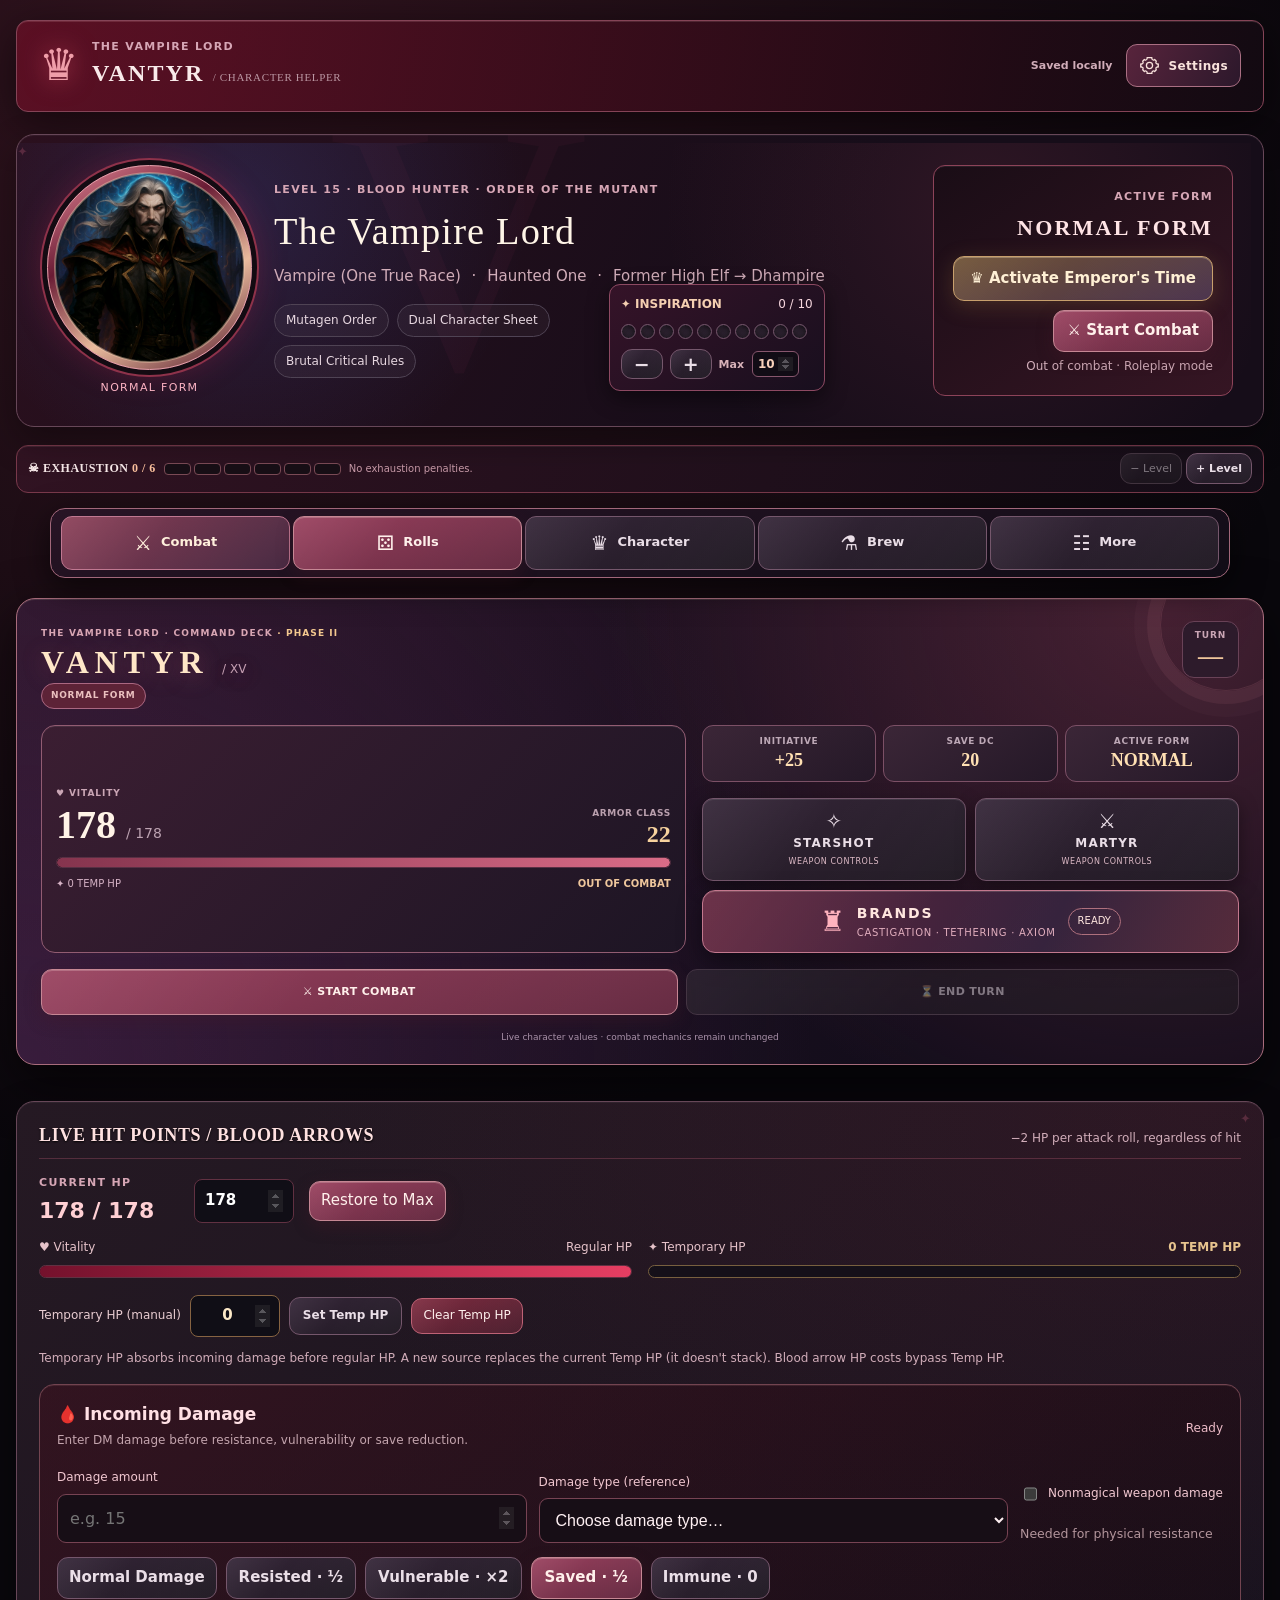
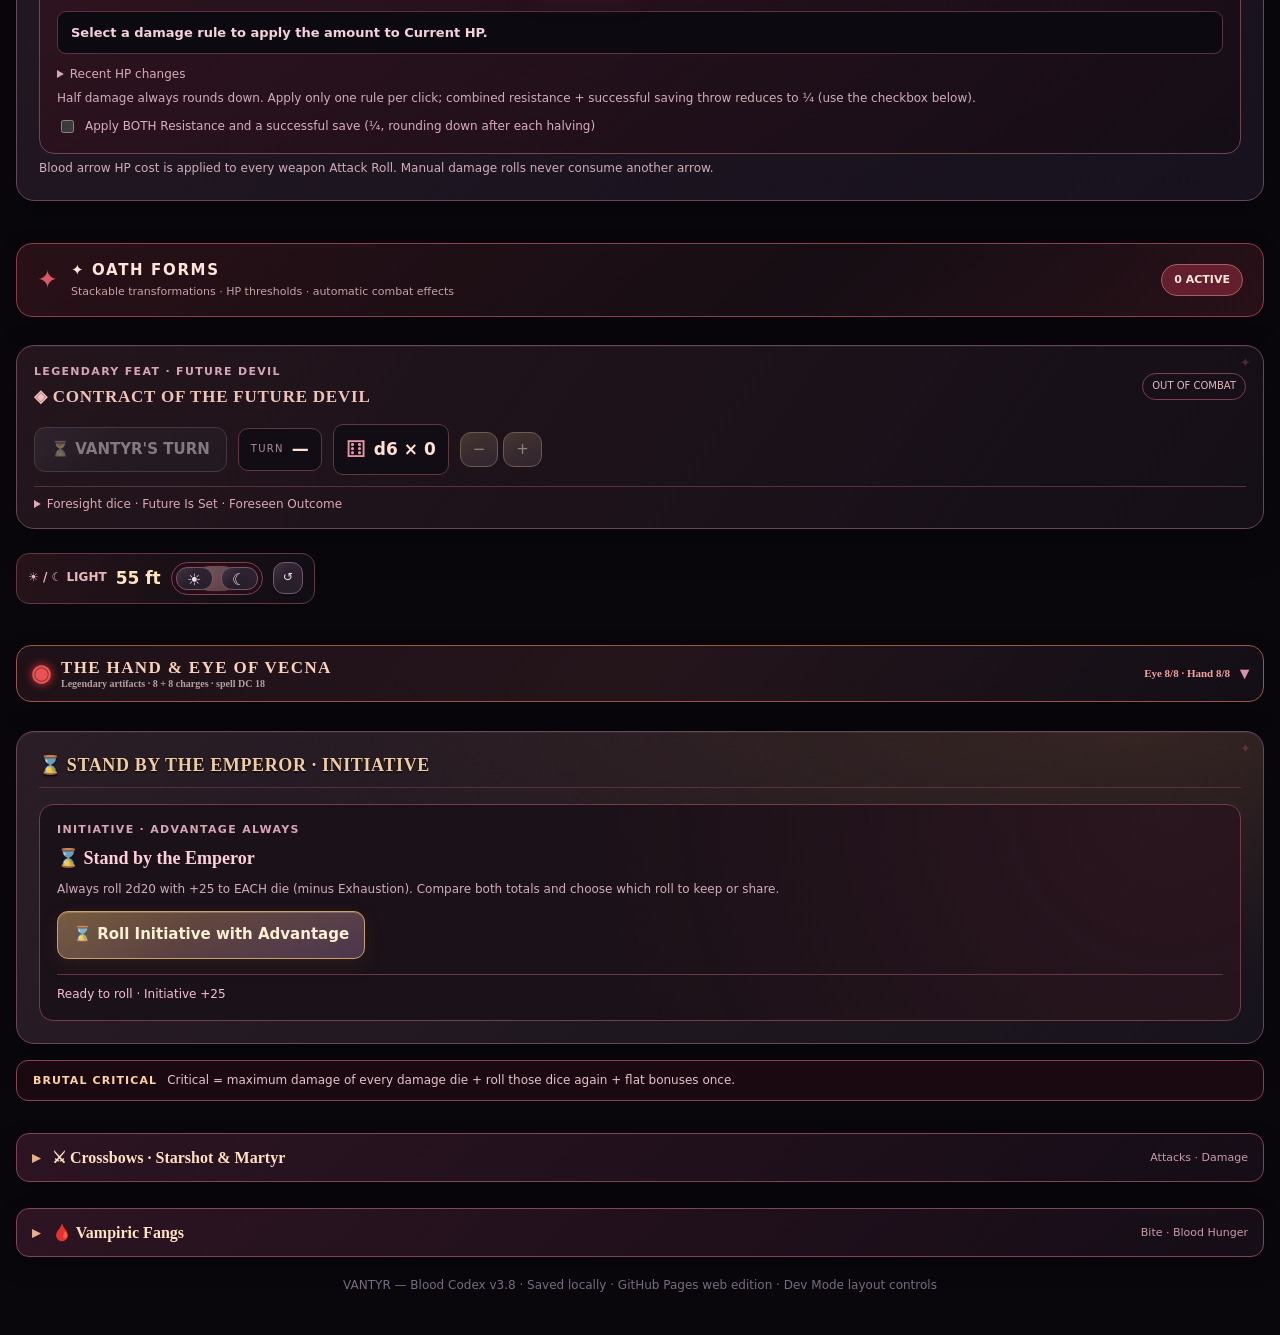
==== commit e8d24a4f: "Version DM Sync in-app email-link verification assets v5.6" ====
--- a/index.html
+++ b/index.html
@@ -5,7 +5,7 @@
 <meta charset="utf-8"/><meta content="width=device-width,initial-scale=1" name="viewport"/>
 <meta content="#120e17" name="theme-color"/><title>Vantyr | Character Helper</title>
 <link href="style.css" rel="stylesheet"/><script defer="" src="ascendants.js"></script><script defer="" src="app.js"></script><script defer="" src="curses.js"></script>
-<script defer="" src="layout.js"></script><script defer="" src="spells.js"></script><script defer="" src="racial.js"></script><script defer="" src="vecna.js"></script><script defer="" src="future.js"></script><meta content="yes" name="apple-mobile-web-app-capable"/><meta content="yes" name="mobile-web-app-capable"/><meta content="black-translucent" name="apple-mobile-web-app-status-bar-style"/><link href="manifest.webmanifest" rel="manifest"/><link href="mobile.css" rel="stylesheet"/><script defer="" src="mobile.js"></script><link href="concoction.css" rel="stylesheet"/><script defer="" src="concoction-data.js"></script><script defer="" src="concoction.js"></script><link href="observer-ui.css?v=5.5" rel="stylesheet"/><script defer src="observer-config.js"></script><script defer src="observer-sync.js?v=5.5"></script><link href="initiative-share.css" rel="stylesheet"/><script defer src="initiative-share.js"></script><link href="settings.css" rel="stylesheet"/><script defer src="settings.js"></script><link rel="stylesheet" href="phase1.css"/><link rel="stylesheet" href="phase2.css?v=4.1"/><script defer src="phase1.js?v=4.1"></script><link rel="stylesheet" href="phase3.css?v=5.0"/><script defer src="phase3.js?v=5.0"></script><link rel="stylesheet" href="signatures.css?v=5.1"/><script defer src="signatures.js?v=5.1"></script><link rel="stylesheet" href="brands.css?v=5.3"/><link rel="stylesheet" href="rite-confirm.css?v=5.4"/><script defer src="brands.js?v=5.3"></script></head>
+<script defer="" src="layout.js"></script><script defer="" src="spells.js"></script><script defer="" src="racial.js"></script><script defer="" src="vecna.js"></script><script defer="" src="future.js"></script><meta content="yes" name="apple-mobile-web-app-capable"/><meta content="yes" name="mobile-web-app-capable"/><meta content="black-translucent" name="apple-mobile-web-app-status-bar-style"/><link href="manifest.webmanifest" rel="manifest"/><link href="mobile.css" rel="stylesheet"/><script defer="" src="mobile.js"></script><link href="concoction.css" rel="stylesheet"/><script defer="" src="concoction-data.js"></script><script defer="" src="concoction.js"></script><link href="observer-ui.css?v=5.6" rel="stylesheet"/><script defer src="observer-config.js"></script><script defer src="observer-sync.js?v=5.6"></script><link href="initiative-share.css" rel="stylesheet"/><script defer src="initiative-share.js"></script><link href="settings.css" rel="stylesheet"/><script defer src="settings.js"></script><link rel="stylesheet" href="phase1.css"/><link rel="stylesheet" href="phase2.css?v=4.1"/><script defer src="phase1.js?v=4.1"></script><link rel="stylesheet" href="phase3.css?v=5.0"/><script defer src="phase3.js?v=5.0"></script><link rel="stylesheet" href="signatures.css?v=5.1"/><script defer src="signatures.js?v=5.1"></script><link rel="stylesheet" href="brands.css?v=5.3"/><link rel="stylesheet" href="rite-confirm.css?v=5.4"/><script defer src="brands.js?v=5.3"></script></head>
 <body><div class="app-shell" id="app">
 <header class="topbar"><div class="brand"><span class="crest">♛</span><div><div class="eyebrow">THE VAMPIRE LORD</div><h1>VANTYR <span class="muted">/ CHARACTER HELPER</span></h1></div></div><div class="top-actions"><span class="small-label" id="saveStatus">Saved locally</span>
 <details class="codex-settings" id="codexSettings">
--- a/observer-ui.css
+++ b/observer-ui.css
@@ -26,3 +26,8 @@
 .observer-code-help{font-size:12px!important;color:#cfb6c2!important;margin:8px 0 3px}
 .observer-code-help code{font-size:12px;color:#f4d6ab;white-space:nowrap}
 .observer-panel button:disabled{opacity:.55;cursor:wait}
+
+/* DM Sync link-copy authentication, no browser handoff */
+.observer-code-wrap #observerPastedLink{font:13px/1.4 system-ui,sans-serif;letter-spacing:normal;text-align:left;min-height:51px;color:#ffe8d0;overflow:hidden;text-overflow:ellipsis}
+#observerPasteClipboard{border:1px solid #866176;background:#392638;color:#f2d8e3;border-radius:10px;padding:8px 12px}
+#observerVerifyLink{flex:1;min-width:170px}
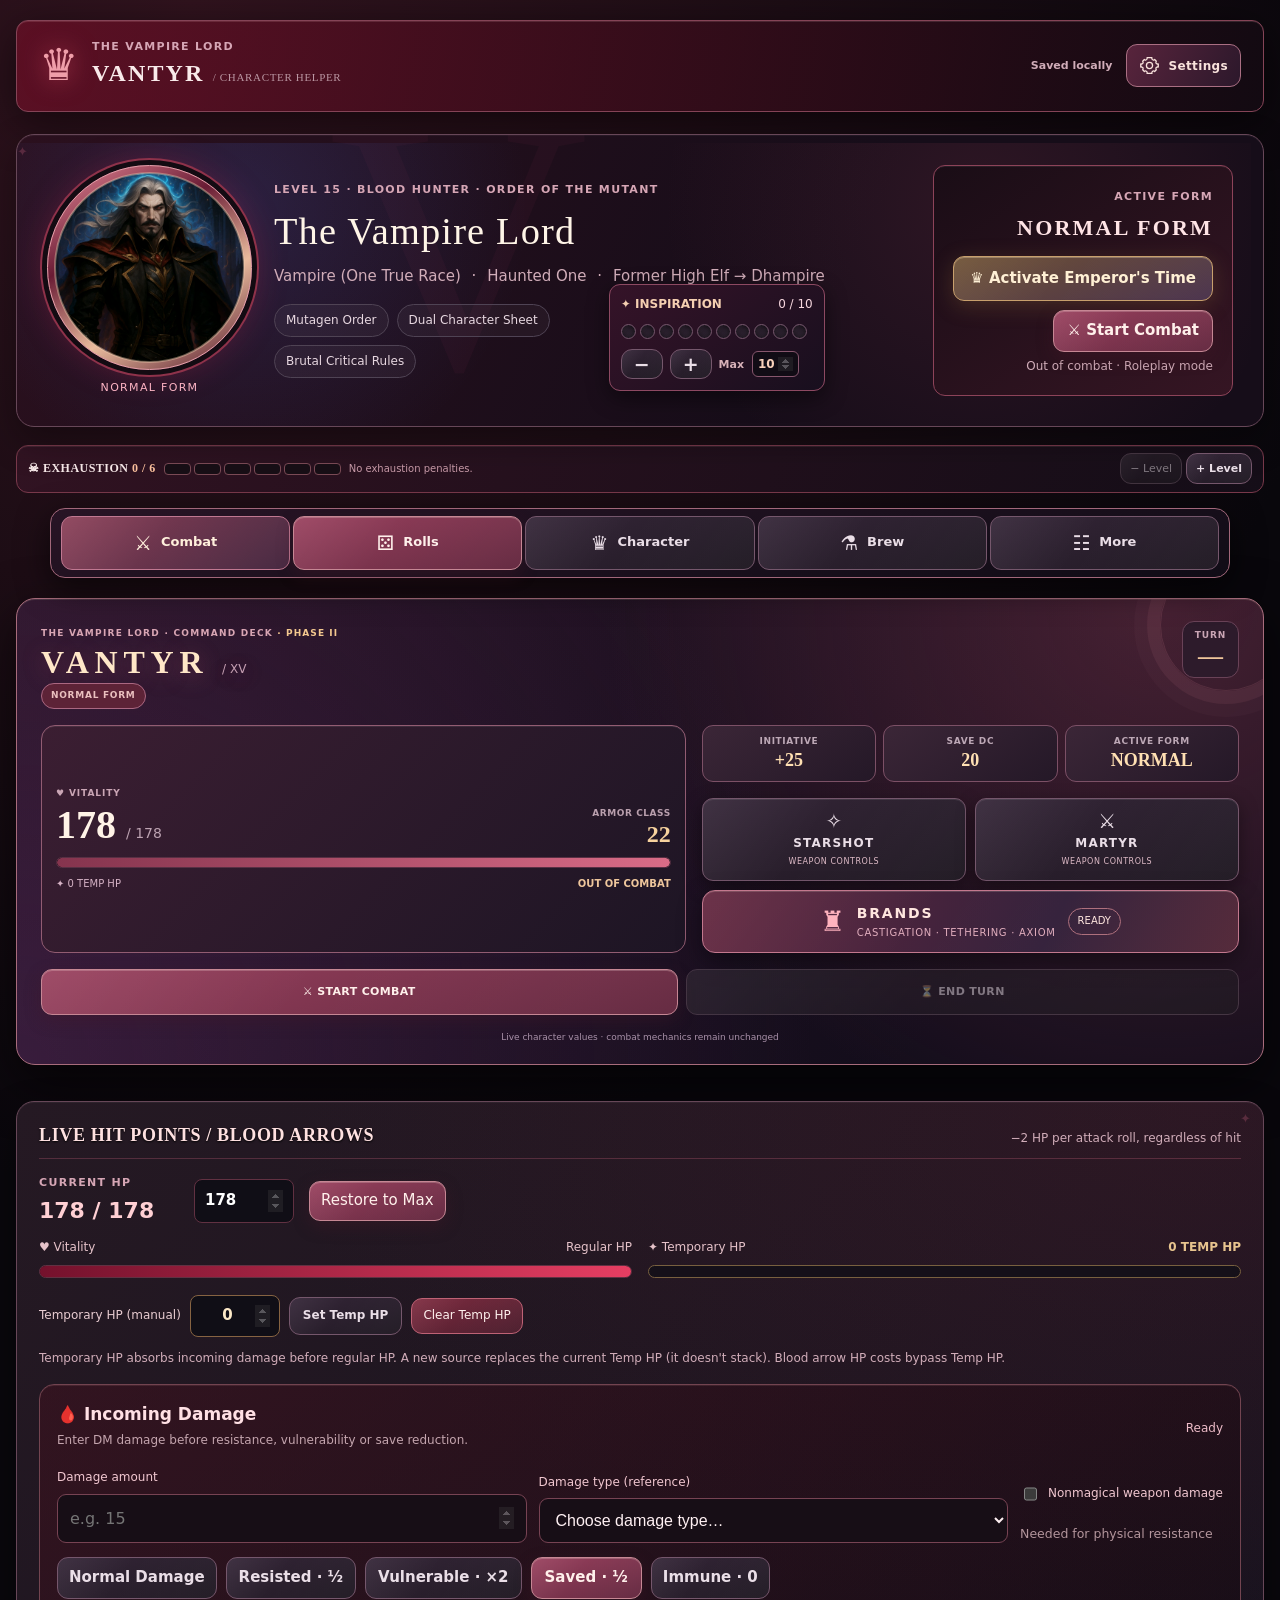
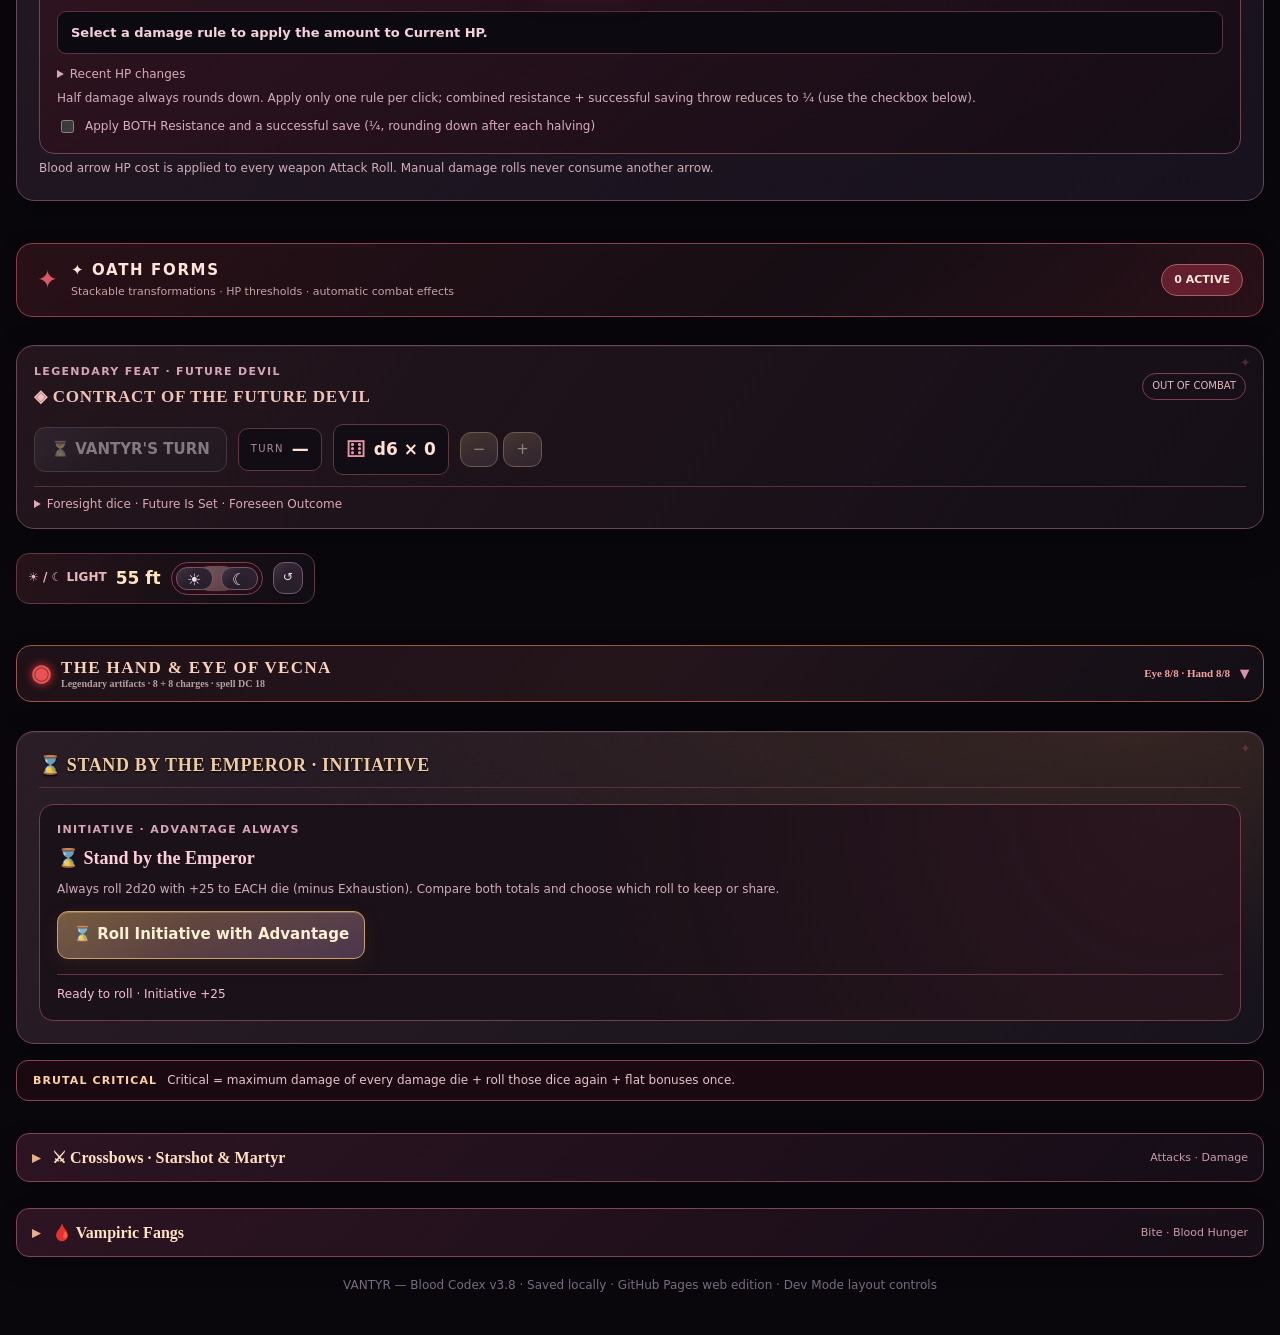
==== commit 30ea96de: "Keep DM Sync paste-link input visible even before sending email" ====
--- a/index.html
+++ b/index.html
@@ -287,10 +287,10 @@
  <label class="observer-label">Owner email
  <input id="observerEmail" type="email" autocomplete="email" placeholder="your@email.com"/></label>
  <div class="observer-buttons"><button id="observerSendEmail" type="button" class="gold-btn">✉ Email Me a Sign-in Link</button></div>
- <div id="observerLinkWrap" class="observer-code-wrap" hidden>
+ <div id="observerLinkWrap" class="observer-code-wrap">
   <label class="observer-label" for="observerPastedLink">Paste the complete sign-in link here
    <input id="observerPastedLink" type="url" inputmode="url" autocomplete="off" autocapitalize="off" spellcheck="false" placeholder="https://…supabase.co/auth/v1/verify?…" aria-describedby="observerLinkHelp"/></label>
-  <p class="observer-code-help" id="observerLinkHelp">In the email, long-press <strong>Sign in</strong> and choose <strong>Copy link address</strong>. Return to VANTYR and paste it here. Don't tap/open the email link. This is a private, single-use login link.</p>
+  <p class="observer-code-help" id="observerLinkHelp">After requesting a new link, in the email long-press <strong>Sign in</strong> and choose <strong>Copy link address</strong>. Return to VANTYR and paste it here. Don't tap/open the email link. This is a private, single-use login link.</p>
   <div class="observer-buttons"><button id="observerPasteClipboard" type="button" class="ghost-btn">Paste from Clipboard</button><button id="observerVerifyLink" type="button" class="gold-btn">✓ Verify Inside VANTYR</button></div>
  </div>
 </div>
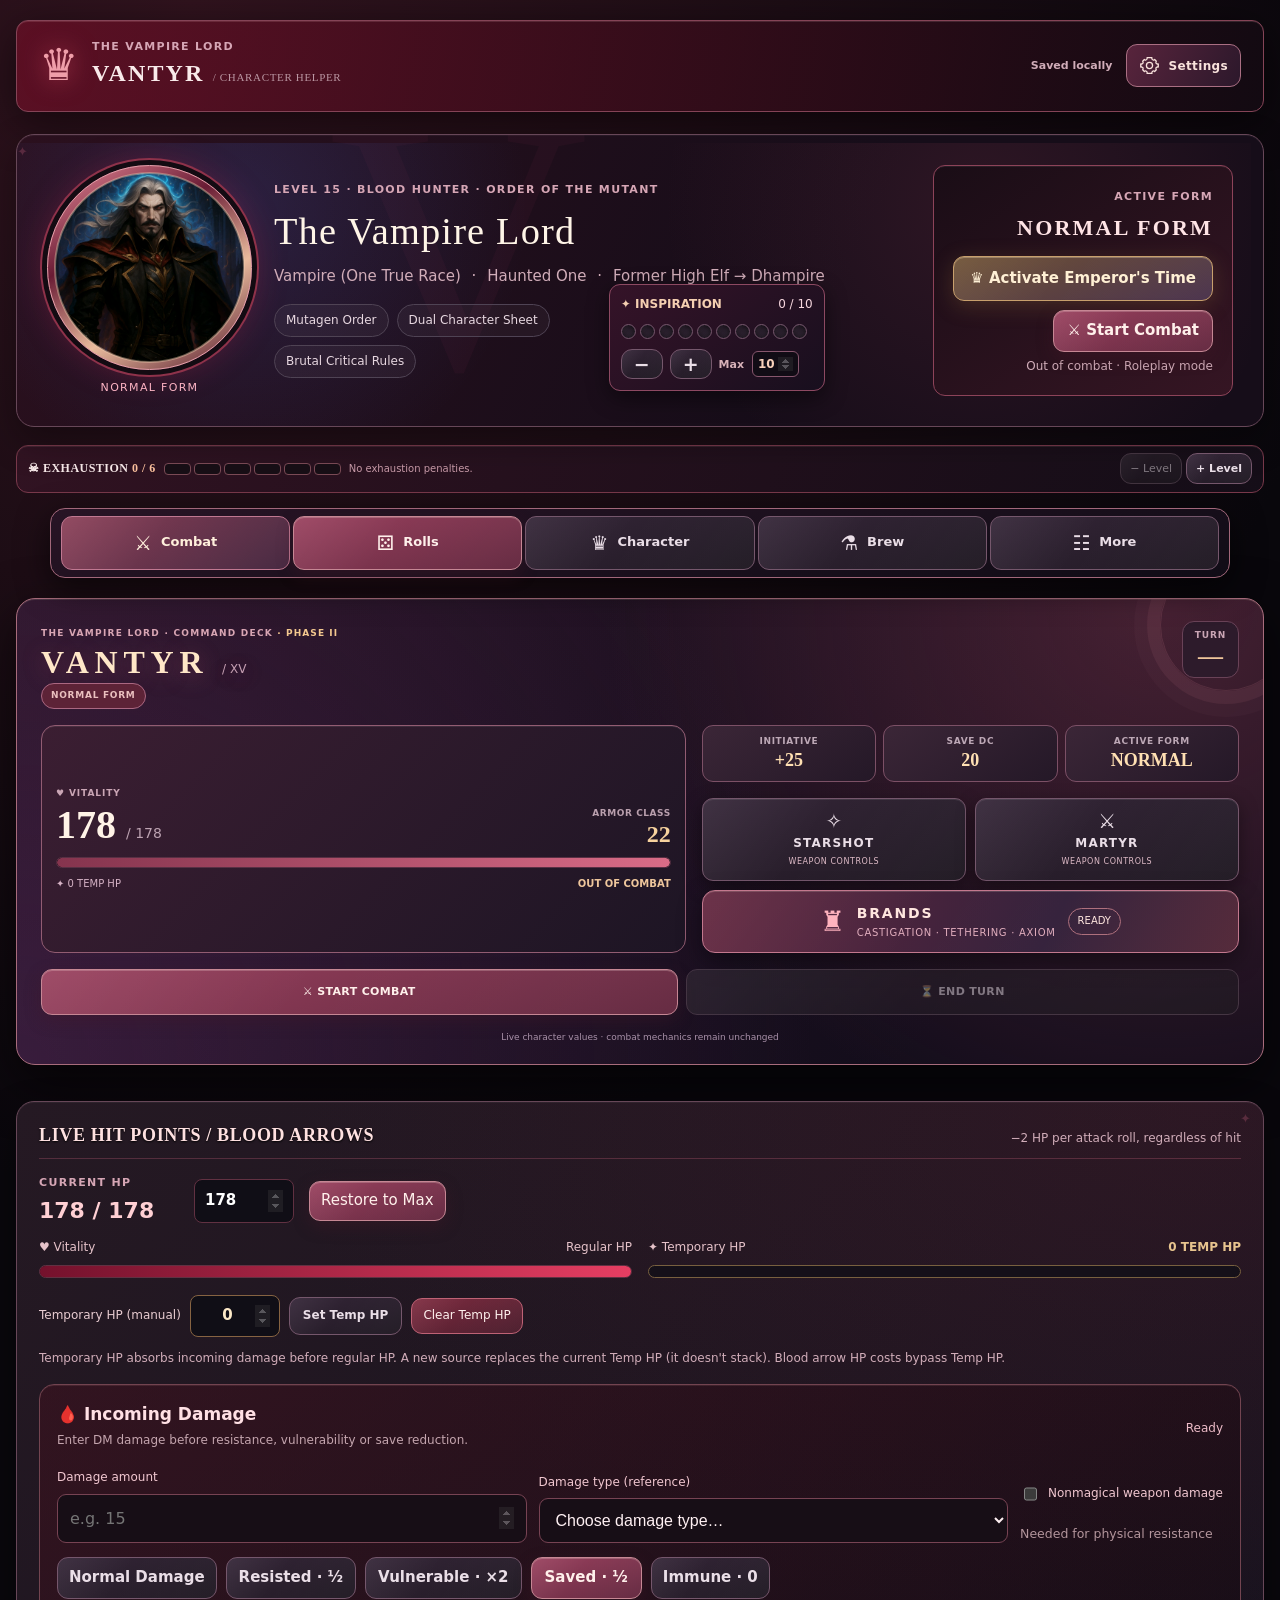
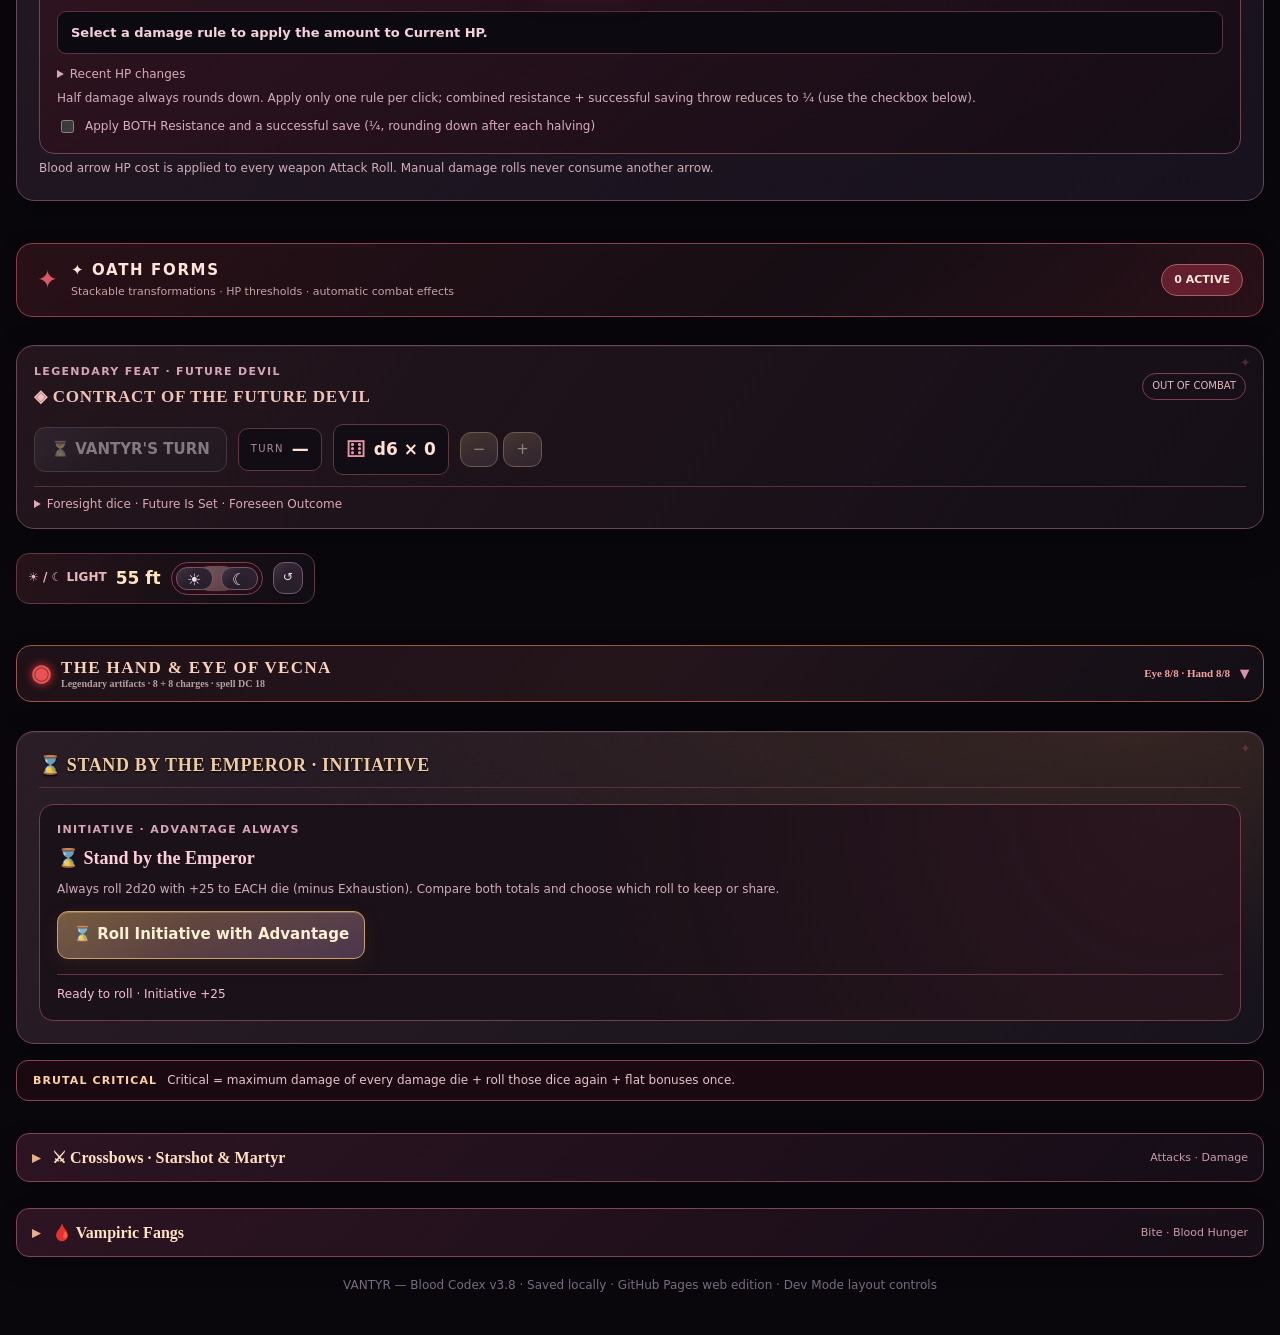
==== commit 55bb1b63: "Version DM Sync always-visible paste field v5.7" ====
--- a/index.html
+++ b/index.html
@@ -5,7 +5,7 @@
 <meta charset="utf-8"/><meta content="width=device-width,initial-scale=1" name="viewport"/>
 <meta content="#120e17" name="theme-color"/><title>Vantyr | Character Helper</title>
 <link href="style.css" rel="stylesheet"/><script defer="" src="ascendants.js"></script><script defer="" src="app.js"></script><script defer="" src="curses.js"></script>
-<script defer="" src="layout.js"></script><script defer="" src="spells.js"></script><script defer="" src="racial.js"></script><script defer="" src="vecna.js"></script><script defer="" src="future.js"></script><meta content="yes" name="apple-mobile-web-app-capable"/><meta content="yes" name="mobile-web-app-capable"/><meta content="black-translucent" name="apple-mobile-web-app-status-bar-style"/><link href="manifest.webmanifest" rel="manifest"/><link href="mobile.css" rel="stylesheet"/><script defer="" src="mobile.js"></script><link href="concoction.css" rel="stylesheet"/><script defer="" src="concoction-data.js"></script><script defer="" src="concoction.js"></script><link href="observer-ui.css?v=5.6" rel="stylesheet"/><script defer src="observer-config.js"></script><script defer src="observer-sync.js?v=5.6"></script><link href="initiative-share.css" rel="stylesheet"/><script defer src="initiative-share.js"></script><link href="settings.css" rel="stylesheet"/><script defer src="settings.js"></script><link rel="stylesheet" href="phase1.css"/><link rel="stylesheet" href="phase2.css?v=4.1"/><script defer src="phase1.js?v=4.1"></script><link rel="stylesheet" href="phase3.css?v=5.0"/><script defer src="phase3.js?v=5.0"></script><link rel="stylesheet" href="signatures.css?v=5.1"/><script defer src="signatures.js?v=5.1"></script><link rel="stylesheet" href="brands.css?v=5.3"/><link rel="stylesheet" href="rite-confirm.css?v=5.4"/><script defer src="brands.js?v=5.3"></script></head>
+<script defer="" src="layout.js"></script><script defer="" src="spells.js"></script><script defer="" src="racial.js"></script><script defer="" src="vecna.js"></script><script defer="" src="future.js"></script><meta content="yes" name="apple-mobile-web-app-capable"/><meta content="yes" name="mobile-web-app-capable"/><meta content="black-translucent" name="apple-mobile-web-app-status-bar-style"/><link href="manifest.webmanifest" rel="manifest"/><link href="mobile.css" rel="stylesheet"/><script defer="" src="mobile.js"></script><link href="concoction.css" rel="stylesheet"/><script defer="" src="concoction-data.js"></script><script defer="" src="concoction.js"></script><link href="observer-ui.css?v=5.7" rel="stylesheet"/><script defer src="observer-config.js"></script><script defer src="observer-sync.js?v=5.7"></script><link href="initiative-share.css" rel="stylesheet"/><script defer src="initiative-share.js"></script><link href="settings.css" rel="stylesheet"/><script defer src="settings.js"></script><link rel="stylesheet" href="phase1.css"/><link rel="stylesheet" href="phase2.css?v=4.1"/><script defer src="phase1.js?v=4.1"></script><link rel="stylesheet" href="phase3.css?v=5.0"/><script defer src="phase3.js?v=5.0"></script><link rel="stylesheet" href="signatures.css?v=5.1"/><script defer src="signatures.js?v=5.1"></script><link rel="stylesheet" href="brands.css?v=5.3"/><link rel="stylesheet" href="rite-confirm.css?v=5.4"/><script defer src="brands.js?v=5.3"></script></head>
 <body><div class="app-shell" id="app">
 <header class="topbar"><div class="brand"><span class="crest">♛</span><div><div class="eyebrow">THE VAMPIRE LORD</div><h1>VANTYR <span class="muted">/ CHARACTER HELPER</span></h1></div></div><div class="top-actions"><span class="small-label" id="saveStatus">Saved locally</span>
 <details class="codex-settings" id="codexSettings">
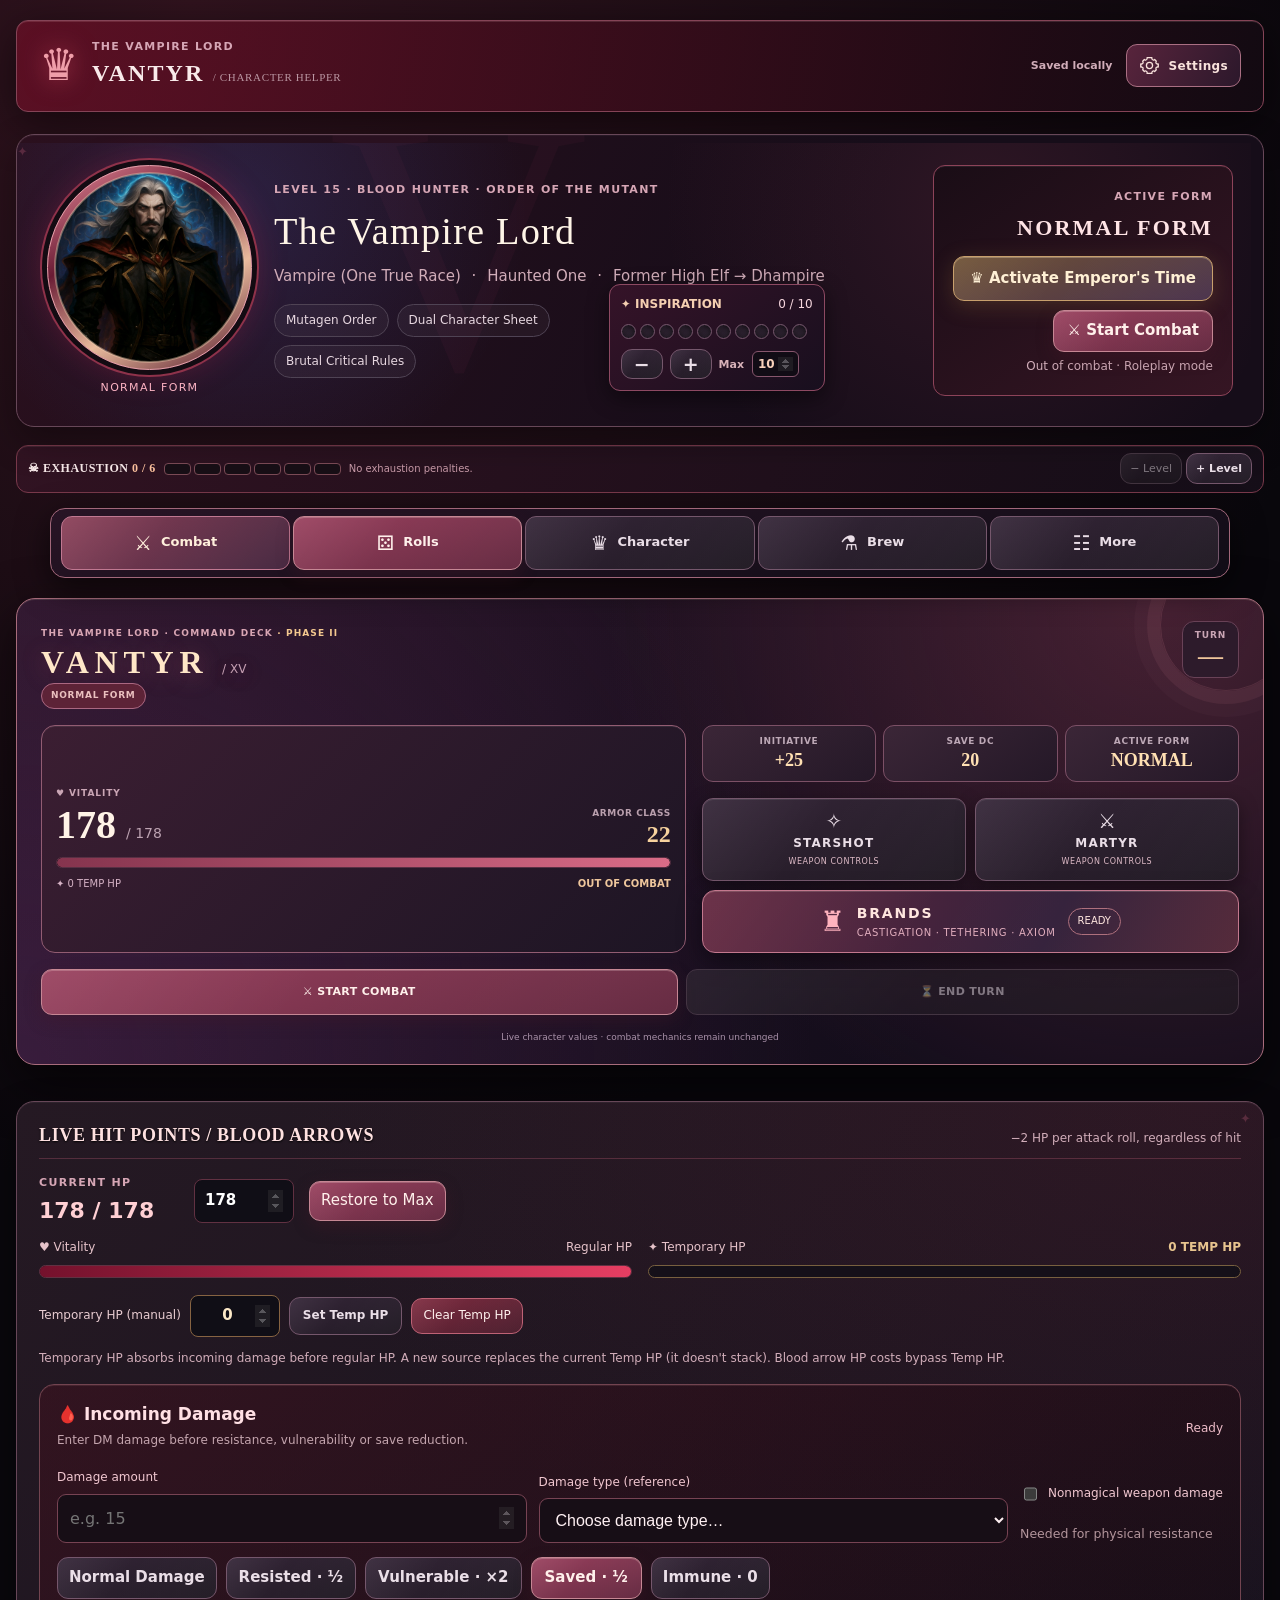
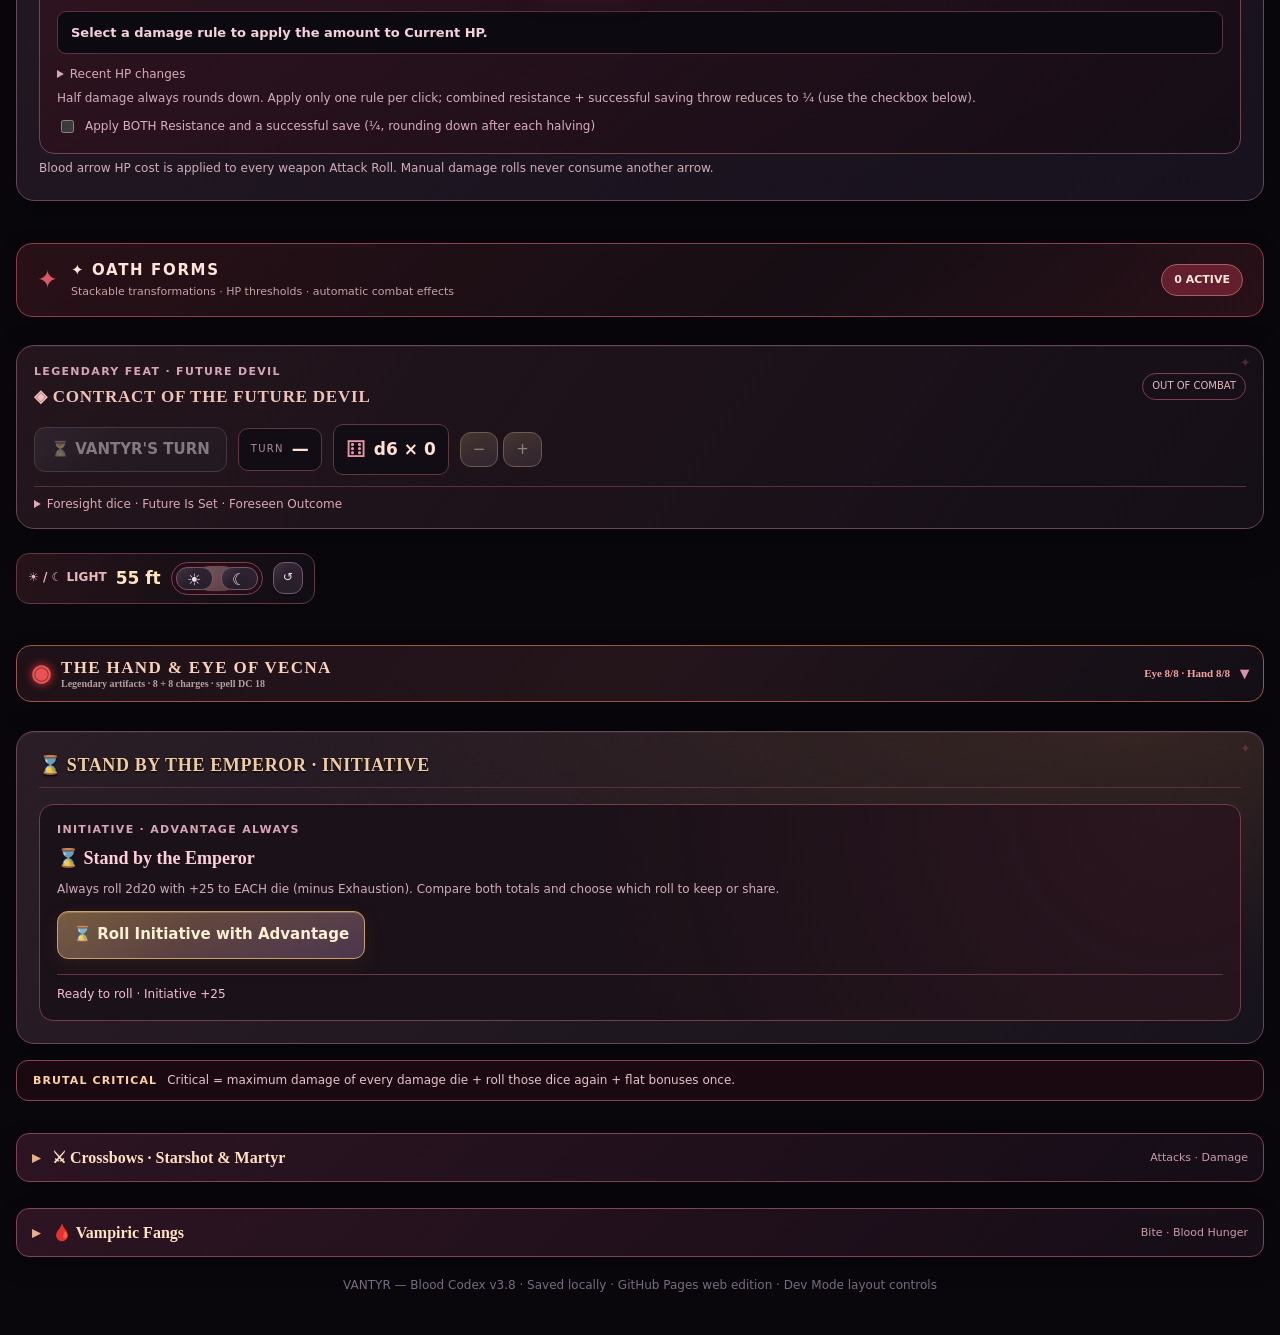
==== commit 2e64853d: "Add prominent emergency offline play option to DM Sync" ====
--- a/index.html
+++ b/index.html
@@ -279,9 +279,14 @@
 <section class="observer-panel" role="dialog" aria-modal="true" aria-labelledby="observerTitle">
 <button type="button" id="observerClose" class="observer-close" aria-label="Close DM synchronization settings">×</button>
 <div class="eyebrow">THE VAMPIRE LORD · DUNGEON MASTER</div>
-<h2 id="observerTitle">◉ DM Observer Sync</h2>
+<h2 id="observerTitle">◉ DM Observer Sync <span class="observer-optional-pill">OPTIONAL</span></h2>
 <p>Allow your Dungeon Master to monitor Vantyr's HP, active Oath Forms, Blood Curses and remaining combat resources. The DM cannot edit your character.</p>
 <div id="observerStatus" role="status">Live connection is off. Your game data still saves on your device.</div>
+<div class="observer-offline-rescue">
+ <strong>⚔ PLAY VANTYR — NO LOGIN REQUIRED</strong>
+ <p>DM sharing is optional. Combat, HP, weapons, abilities and dice continue to work offline and save on this device.</p>
+ <button id="observerPlayOffline" class="gold-btn" type="button">⚔ Return to Combat · Play Offline</button>
+</div>
 <div id="observerSignedOut">
  <p class="observer-note"><strong>Sign in without leaving VANTYR.</strong> Send a login email, copy the <strong>Sign in</strong> link (do not open it), then paste it into this app. Authentication and DM Sync finish here. Your character data stays on this device.</p>
  <label class="observer-label">Owner email
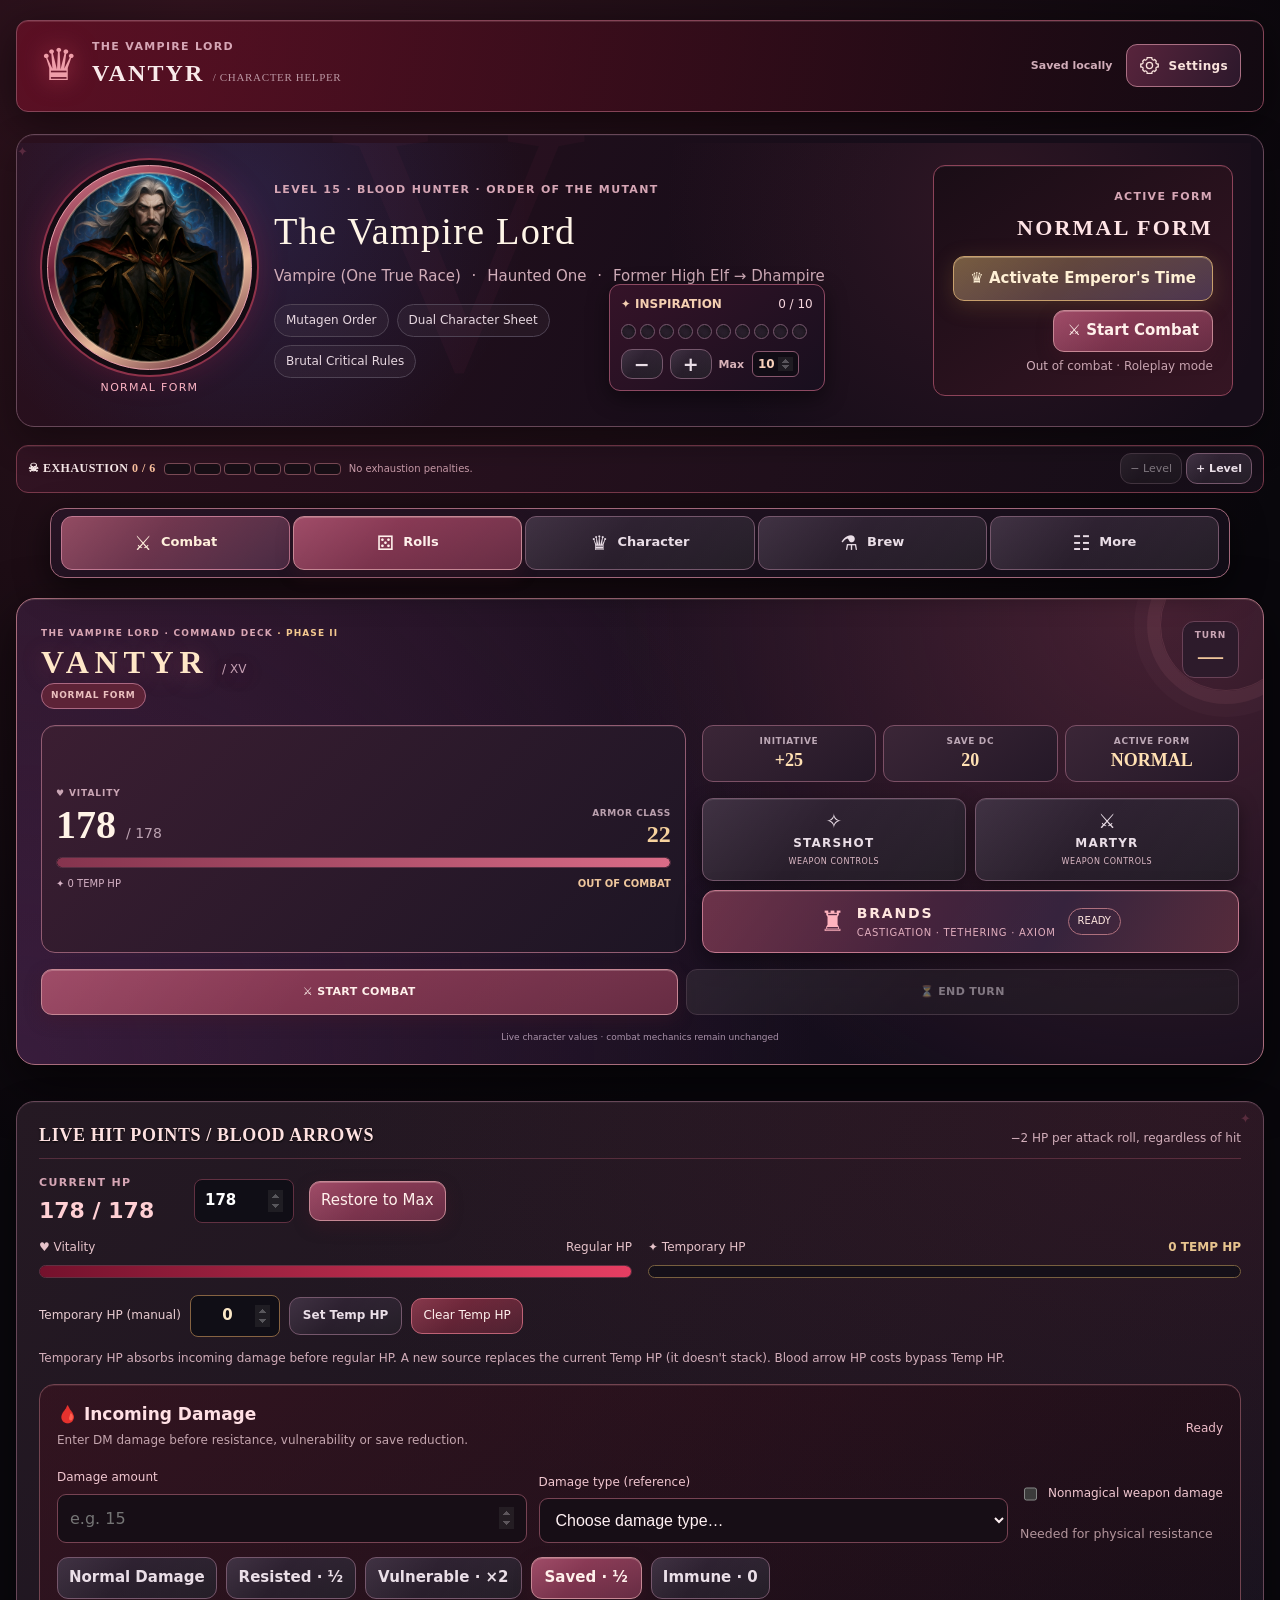
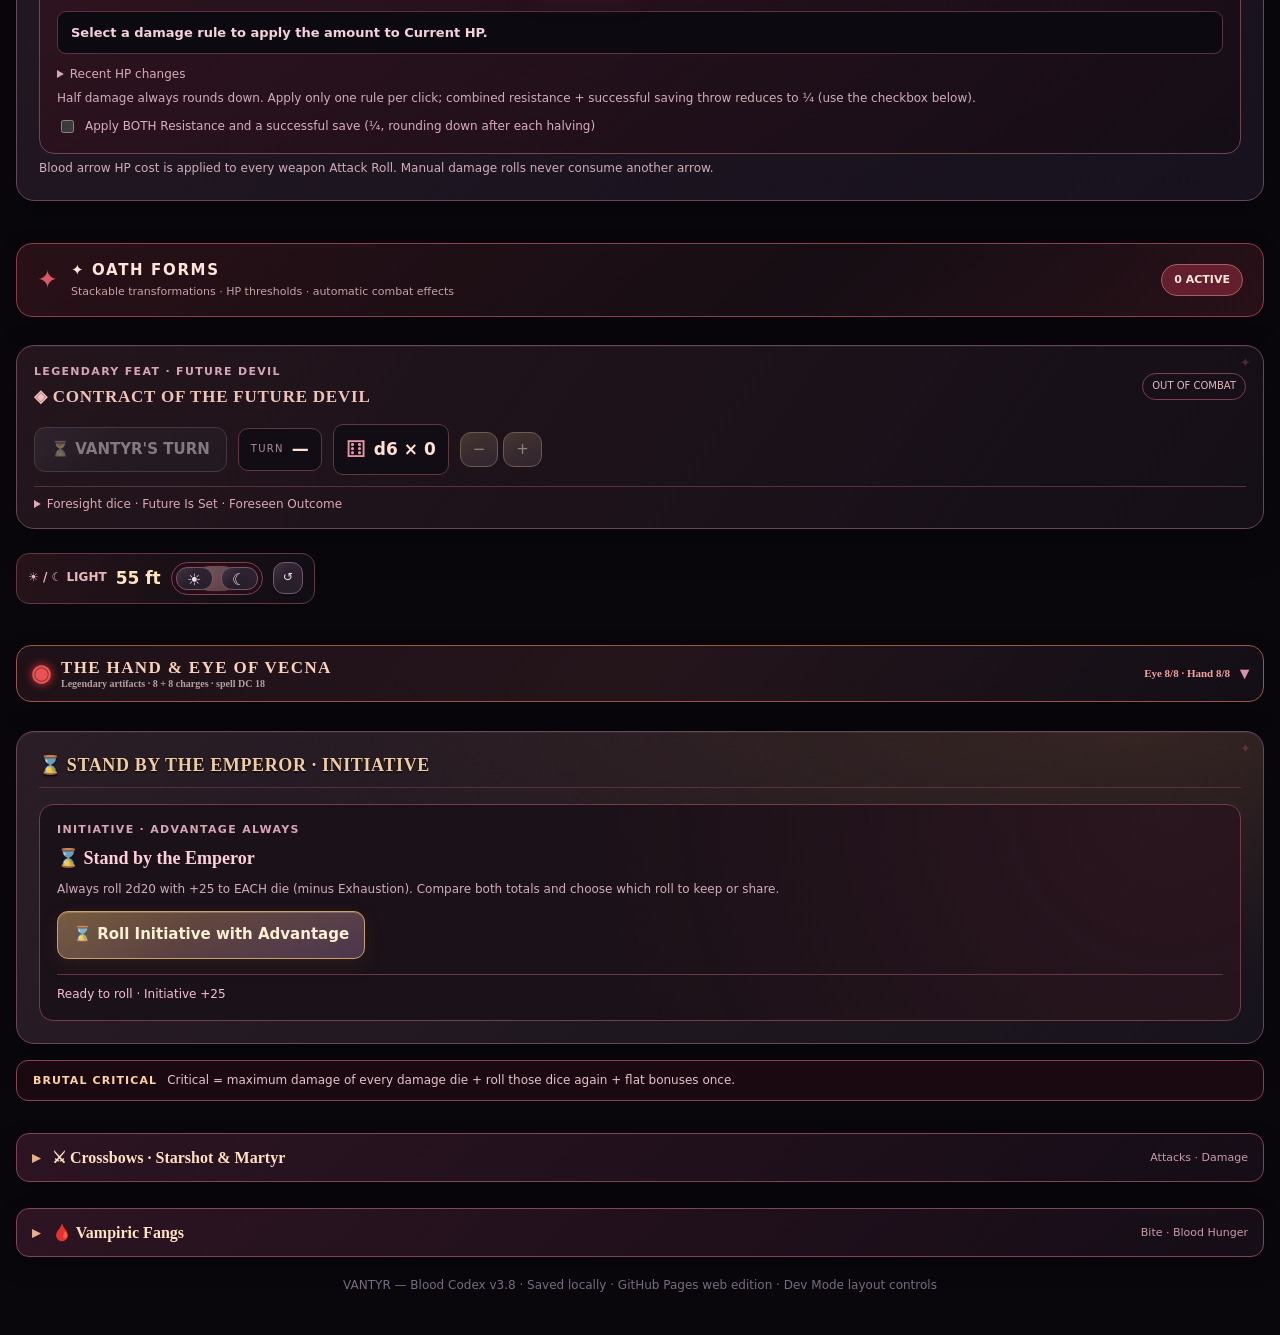
==== commit 4402463f: "Load offline-ready Vantyr DM Sync v5.8" ====
--- a/index.html
+++ b/index.html
@@ -5,7 +5,7 @@
 <meta charset="utf-8"/><meta content="width=device-width,initial-scale=1" name="viewport"/>
 <meta content="#120e17" name="theme-color"/><title>Vantyr | Character Helper</title>
 <link href="style.css" rel="stylesheet"/><script defer="" src="ascendants.js"></script><script defer="" src="app.js"></script><script defer="" src="curses.js"></script>
-<script defer="" src="layout.js"></script><script defer="" src="spells.js"></script><script defer="" src="racial.js"></script><script defer="" src="vecna.js"></script><script defer="" src="future.js"></script><meta content="yes" name="apple-mobile-web-app-capable"/><meta content="yes" name="mobile-web-app-capable"/><meta content="black-translucent" name="apple-mobile-web-app-status-bar-style"/><link href="manifest.webmanifest" rel="manifest"/><link href="mobile.css" rel="stylesheet"/><script defer="" src="mobile.js"></script><link href="concoction.css" rel="stylesheet"/><script defer="" src="concoction-data.js"></script><script defer="" src="concoction.js"></script><link href="observer-ui.css?v=5.7" rel="stylesheet"/><script defer src="observer-config.js"></script><script defer src="observer-sync.js?v=5.7"></script><link href="initiative-share.css" rel="stylesheet"/><script defer src="initiative-share.js"></script><link href="settings.css" rel="stylesheet"/><script defer src="settings.js"></script><link rel="stylesheet" href="phase1.css"/><link rel="stylesheet" href="phase2.css?v=4.1"/><script defer src="phase1.js?v=4.1"></script><link rel="stylesheet" href="phase3.css?v=5.0"/><script defer src="phase3.js?v=5.0"></script><link rel="stylesheet" href="signatures.css?v=5.1"/><script defer src="signatures.js?v=5.1"></script><link rel="stylesheet" href="brands.css?v=5.3"/><link rel="stylesheet" href="rite-confirm.css?v=5.4"/><script defer src="brands.js?v=5.3"></script></head>
+<script defer="" src="layout.js"></script><script defer="" src="spells.js"></script><script defer="" src="racial.js"></script><script defer="" src="vecna.js"></script><script defer="" src="future.js"></script><meta content="yes" name="apple-mobile-web-app-capable"/><meta content="yes" name="mobile-web-app-capable"/><meta content="black-translucent" name="apple-mobile-web-app-status-bar-style"/><link href="manifest.webmanifest" rel="manifest"/><link href="mobile.css" rel="stylesheet"/><script defer="" src="mobile.js"></script><link href="concoction.css" rel="stylesheet"/><script defer="" src="concoction-data.js"></script><script defer="" src="concoction.js"></script><link href="observer-ui.css?v=5.8" rel="stylesheet"/><script defer src="observer-config.js"></script><script defer src="observer-sync.js?v=5.8"></script><link href="initiative-share.css" rel="stylesheet"/><script defer src="initiative-share.js"></script><link href="settings.css" rel="stylesheet"/><script defer src="settings.js"></script><link rel="stylesheet" href="phase1.css"/><link rel="stylesheet" href="phase2.css?v=4.1"/><script defer src="phase1.js?v=4.1"></script><link rel="stylesheet" href="phase3.css?v=5.0"/><script defer src="phase3.js?v=5.0"></script><link rel="stylesheet" href="signatures.css?v=5.1"/><script defer src="signatures.js?v=5.1"></script><link rel="stylesheet" href="brands.css?v=5.3"/><link rel="stylesheet" href="rite-confirm.css?v=5.4"/><script defer src="brands.js?v=5.3"></script></head>
 <body><div class="app-shell" id="app">
 <header class="topbar"><div class="brand"><span class="crest">♛</span><div><div class="eyebrow">THE VAMPIRE LORD</div><h1>VANTYR <span class="muted">/ CHARACTER HELPER</span></h1></div></div><div class="top-actions"><span class="small-label" id="saveStatus">Saved locally</span>
 <details class="codex-settings" id="codexSettings">
--- a/observer-ui.css
+++ b/observer-ui.css
@@ -31,3 +31,11 @@
 .observer-code-wrap #observerPastedLink{font:13px/1.4 system-ui,sans-serif;letter-spacing:normal;text-align:left;min-height:51px;color:#ffe8d0;overflow:hidden;text-overflow:ellipsis}
 #observerPasteClipboard{border:1px solid #866176;background:#392638;color:#f2d8e3;border-radius:10px;padding:8px 12px}
 #observerVerifyLink{flex:1;min-width:170px}
+
+/* v5.8: guaranteed session-ready offline escape */
+.observer-optional-pill{display:inline-block;vertical-align:middle;margin-left:5px;padding:4px 7px;border-radius:50px;border:1px solid #987182;background:#2e2234;color:#e8c4d2;font:800 9px/1 system-ui;letter-spacing:.1em}
+.observer-offline-rescue{margin:12px 0 18px;border-radius:14px;padding:14px;background:linear-gradient(135deg,#283b31,#16251f);border:1px solid #578f6a;color:#d8fae2}
+.observer-offline-rescue strong{display:block;font-size:12px;letter-spacing:.05em;color:#dcf9dd}
+.observer-offline-rescue p{color:#c6e1d0!important;margin:8px 0 12px;line-height:1.55}
+.observer-offline-rescue button{width:100%;min-height:49px;font-weight:800;border:1px solid #9ccc97;border-radius:10px;background:linear-gradient(125deg,#366c4c,#244734);color:#f6fff6;cursor:pointer}
+.observer-offline-rescue button:focus-visible{outline:2px solid #f6d8a5;outline-offset:3px}
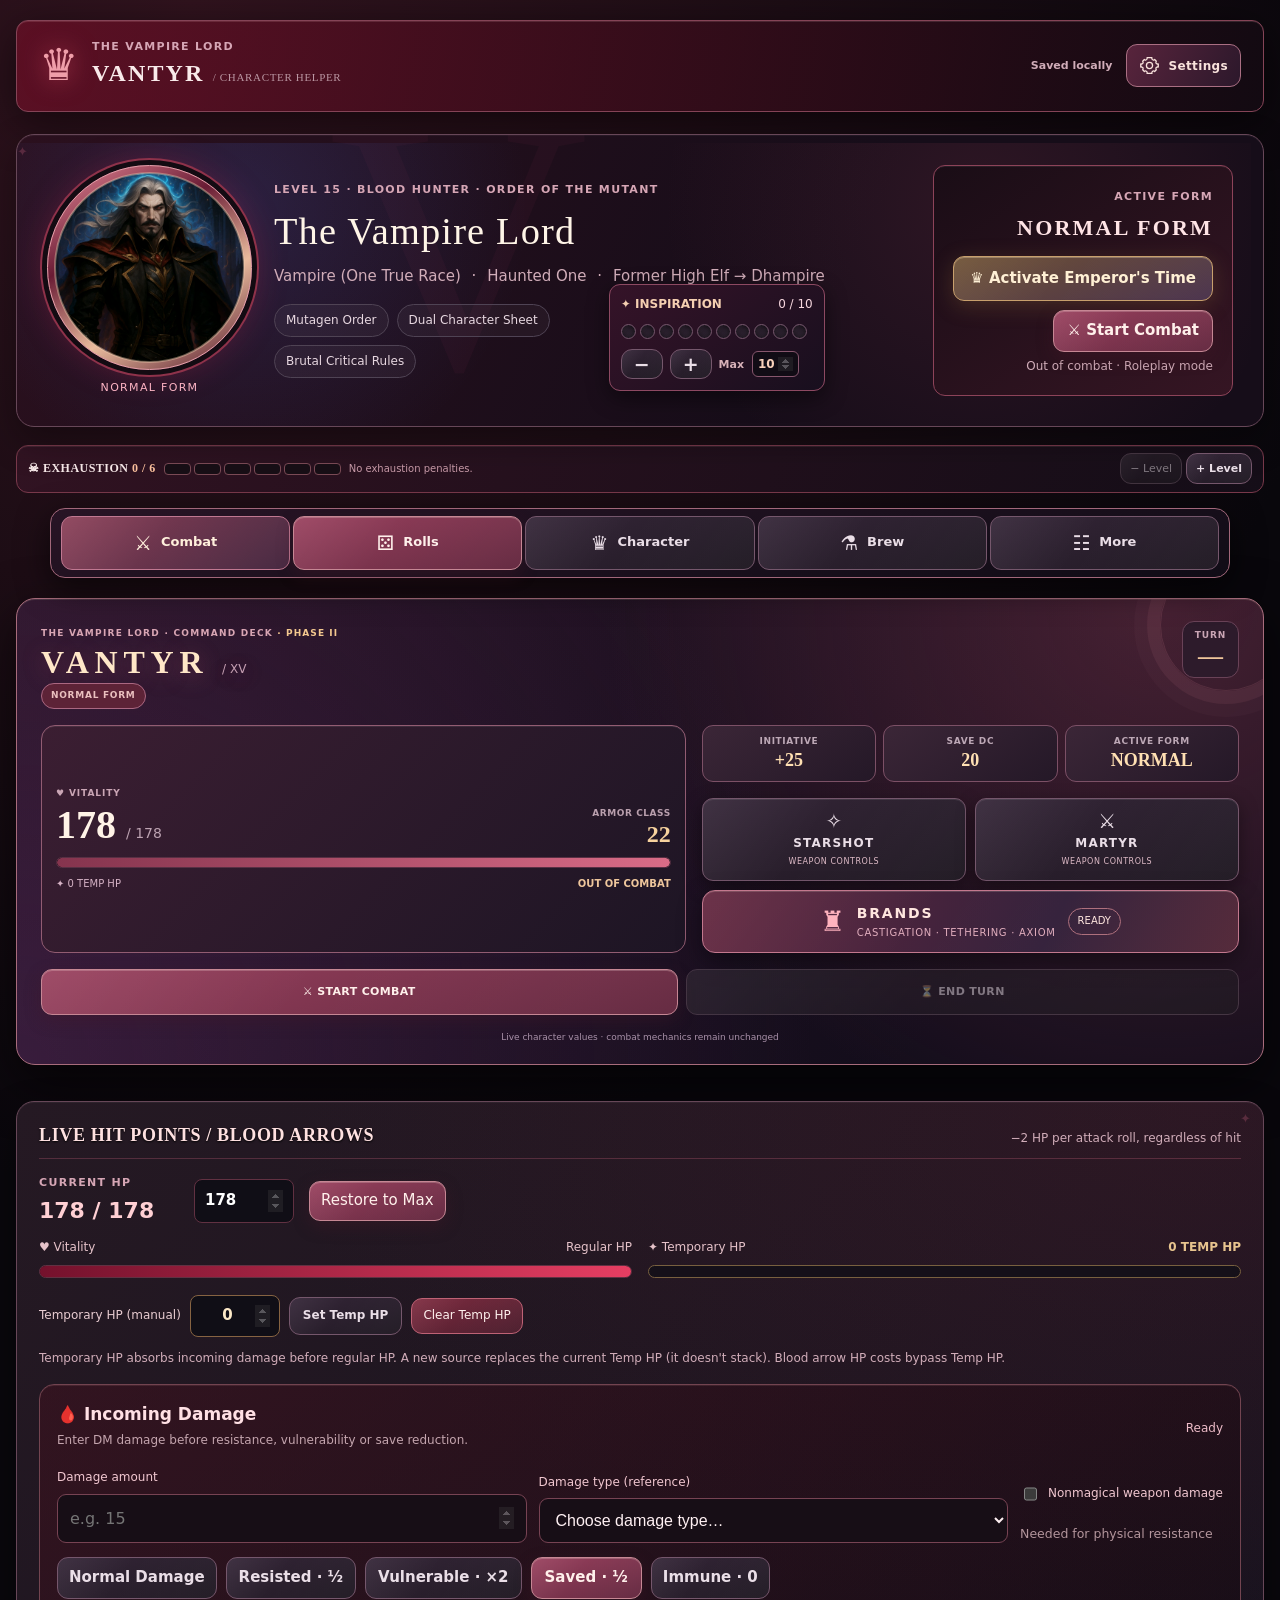
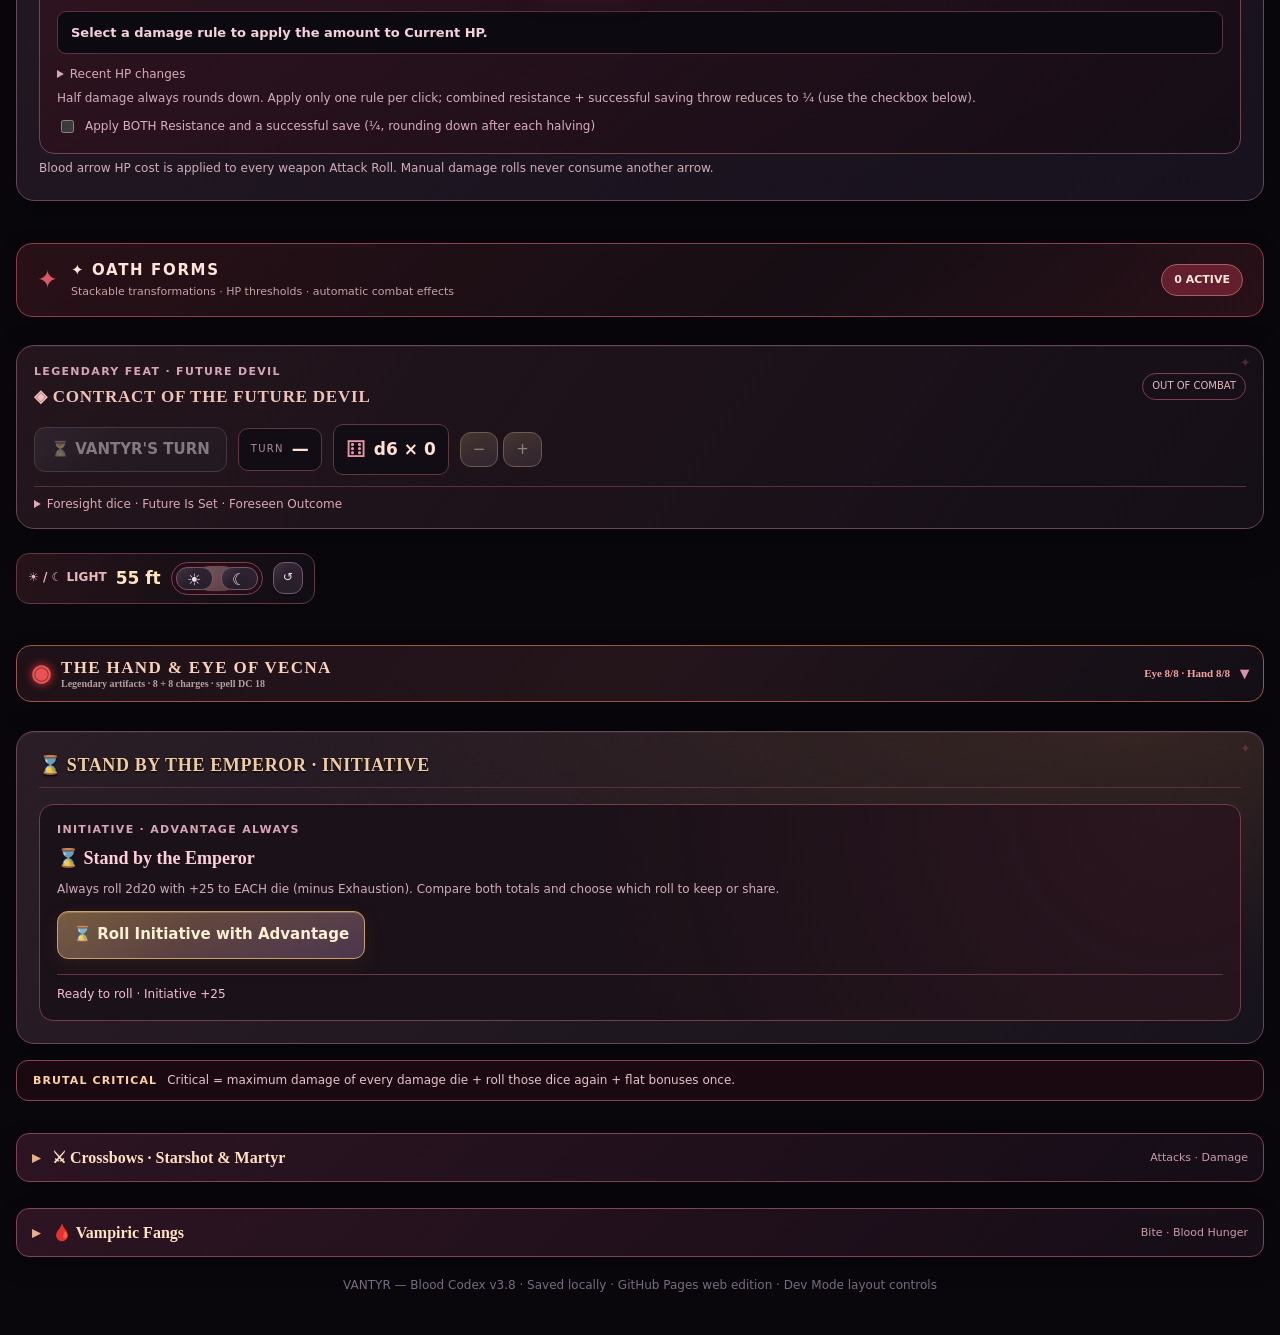
==== commit cd590036: "Add no-email password sign-in and authenticated browser password setup" ====
--- a/index.html
+++ b/index.html
@@ -291,16 +291,34 @@
  <p class="observer-note"><strong>Sign in without leaving VANTYR.</strong> Send a login email, copy the <strong>Sign in</strong> link (do not open it), then paste it into this app. Authentication and DM Sync finish here. Your character data stays on this device.</p>
  <label class="observer-label">Owner email
  <input id="observerEmail" type="email" autocomplete="email" placeholder="your@email.com"/></label>
- <div class="observer-buttons"><button id="observerSendEmail" type="button" class="gold-btn">✉ Email Me a Sign-in Link</button></div>
+ <div class="observer-password-login">
+  <div class="observer-auth-heading">RECOMMENDED · NO EMAIL REQUIRED</div>
+  <label class="observer-label" for="observerPassword">VANTYR account password
+   <input id="observerPassword" type="password" autocomplete="current-password" placeholder="Enter your account password"/></label>
+  <div class="observer-buttons"><button id="observerPasswordLogin" type="button" class="gold-btn">🔐 Sign In &amp; Sync With DM</button></div>
+  <p class="observer-note">To create a password, first open the VANTYR website in the browser where DM Sync is already authenticated. Under the connected account, select Set Password. Once saved, you can log in directly inside your Android app.</p>
+ </div>
+ <details class="observer-legacy-login"><summary>Alternative: sign in using an email link</summary>
+  <div class="observer-buttons"><button id="observerSendEmail" type="button" class="ghost-btn">✉ Email Me a Sign-in Link</button></div>
  <div id="observerLinkWrap" class="observer-code-wrap">
   <label class="observer-label" for="observerPastedLink">Paste the complete sign-in link here
    <input id="observerPastedLink" type="url" inputmode="url" autocomplete="off" autocapitalize="off" spellcheck="false" placeholder="https://…supabase.co/auth/v1/verify?…" aria-describedby="observerLinkHelp"/></label>
   <p class="observer-code-help" id="observerLinkHelp">After requesting a new link, in the email long-press <strong>Sign in</strong> and choose <strong>Copy link address</strong>. Return to VANTYR and paste it here. Don't tap/open the email link. This is a private, single-use login link.</p>
   <div class="observer-buttons"><button id="observerPasteClipboard" type="button" class="ghost-btn">Paste from Clipboard</button><button id="observerVerifyLink" type="button" class="gold-btn">✓ Verify Inside VANTYR</button></div>
  </div>
+ </details>
 </div>
 <div id="observerSignedIn" hidden>
  <p id="observerLastSent">Waiting for first sync…</p>
+ <div class="observer-password-setup">
+  <div class="observer-auth-heading">ONE-TIME SETUP · ENABLE LOGIN WITHOUT EMAIL</div>
+  <p>Already signed in on this browser? Create a VANTYR password here, then use that same email and password in the Android app. This keeps your existing owner identity and DM permissions.</p>
+  <label class="observer-label">Create a password (12+ characters)
+   <input id="observerNewPassword" type="password" autocomplete="new-password" minlength="12" placeholder="Choose a strong password"/></label>
+  <label class="observer-label">Confirm password
+   <input id="observerConfirmPassword" type="password" autocomplete="new-password" minlength="12" placeholder="Repeat the password"/></label>
+  <div class="observer-buttons"><button type="button" id="observerSavePassword" class="gold-btn">🔐 Set Password For Android</button></div>
+ </div>
  <div class="observer-buttons"><button id="observerNewLink" class="gold-btn" type="button">✦ Create / Replace DM Link</button><button id="observerRevoke" class="ghost-btn" type="button">Revoke DM Link</button></div>
 <p id="observerLinkHint" class="observer-note">Your DM should keep the full private invitation URL. You only need to generate it once.</p>
  <div id="observerGeneratedWrap" hidden>
